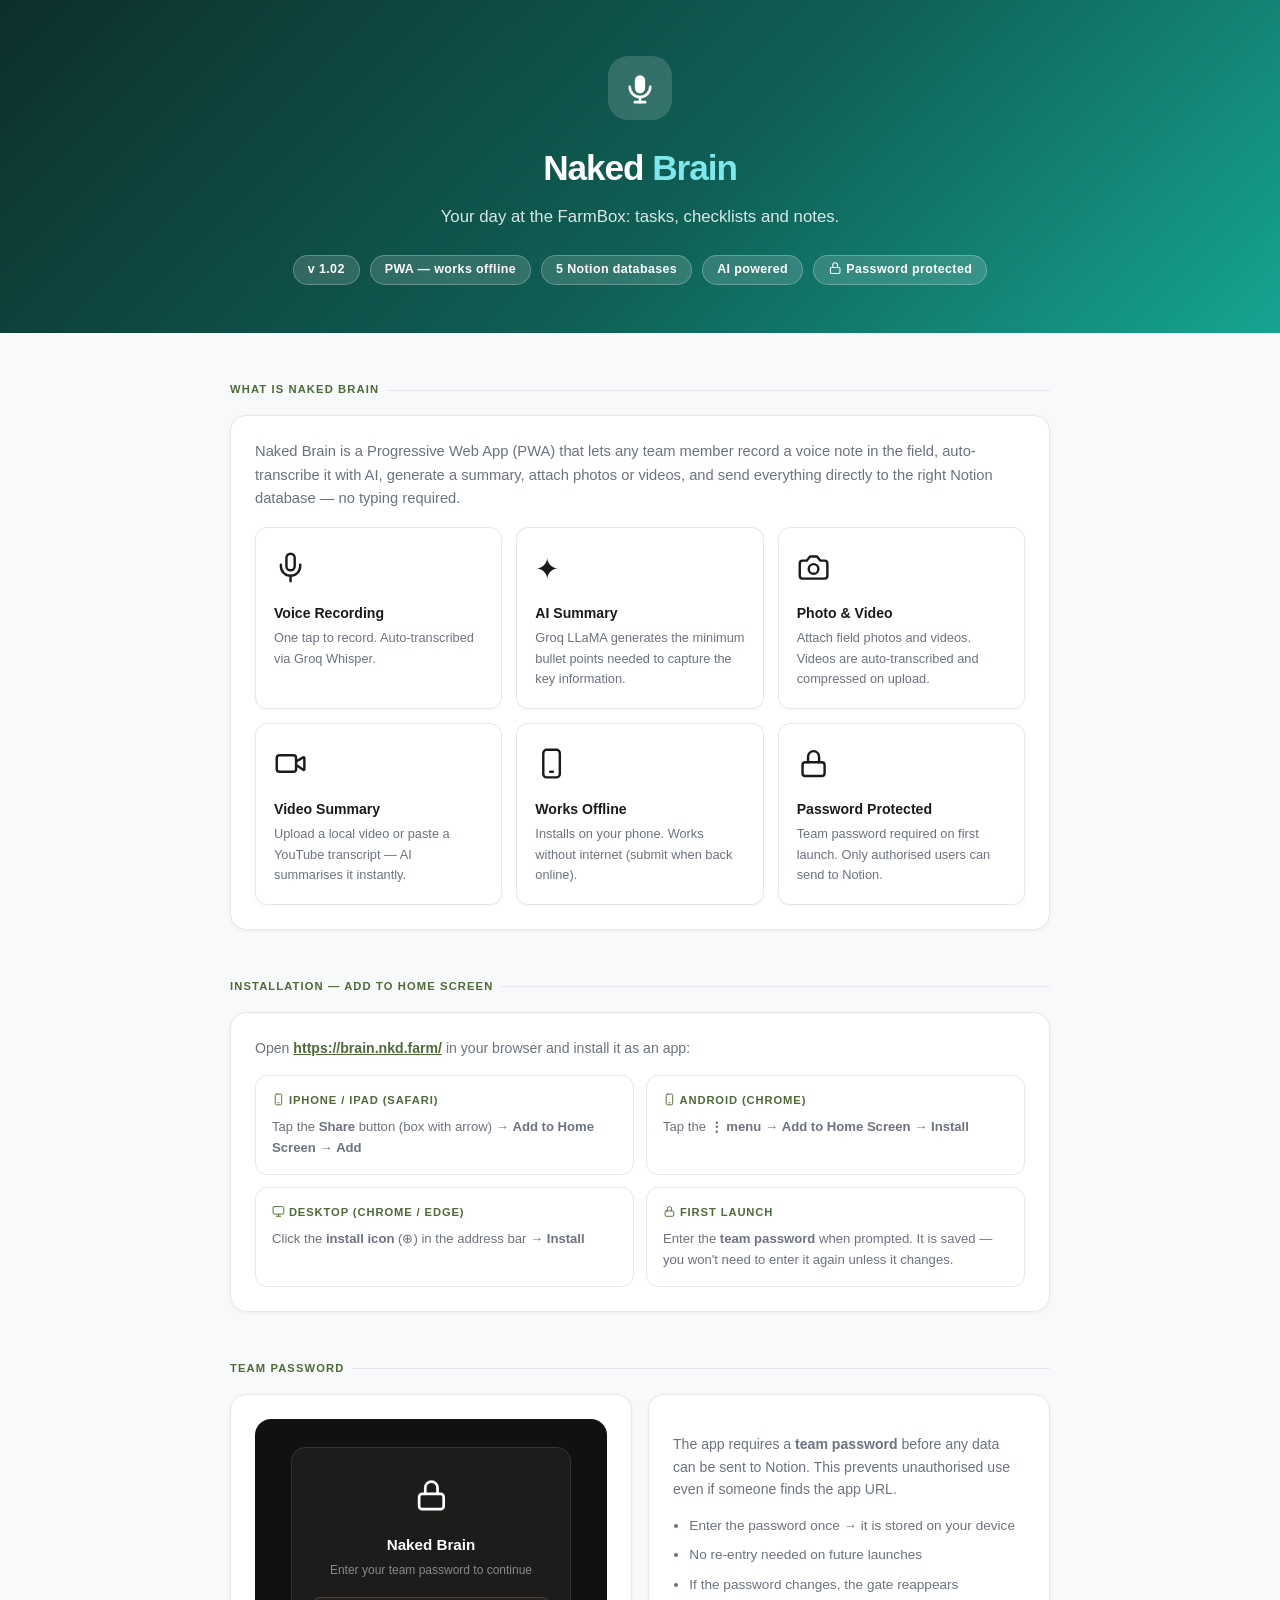
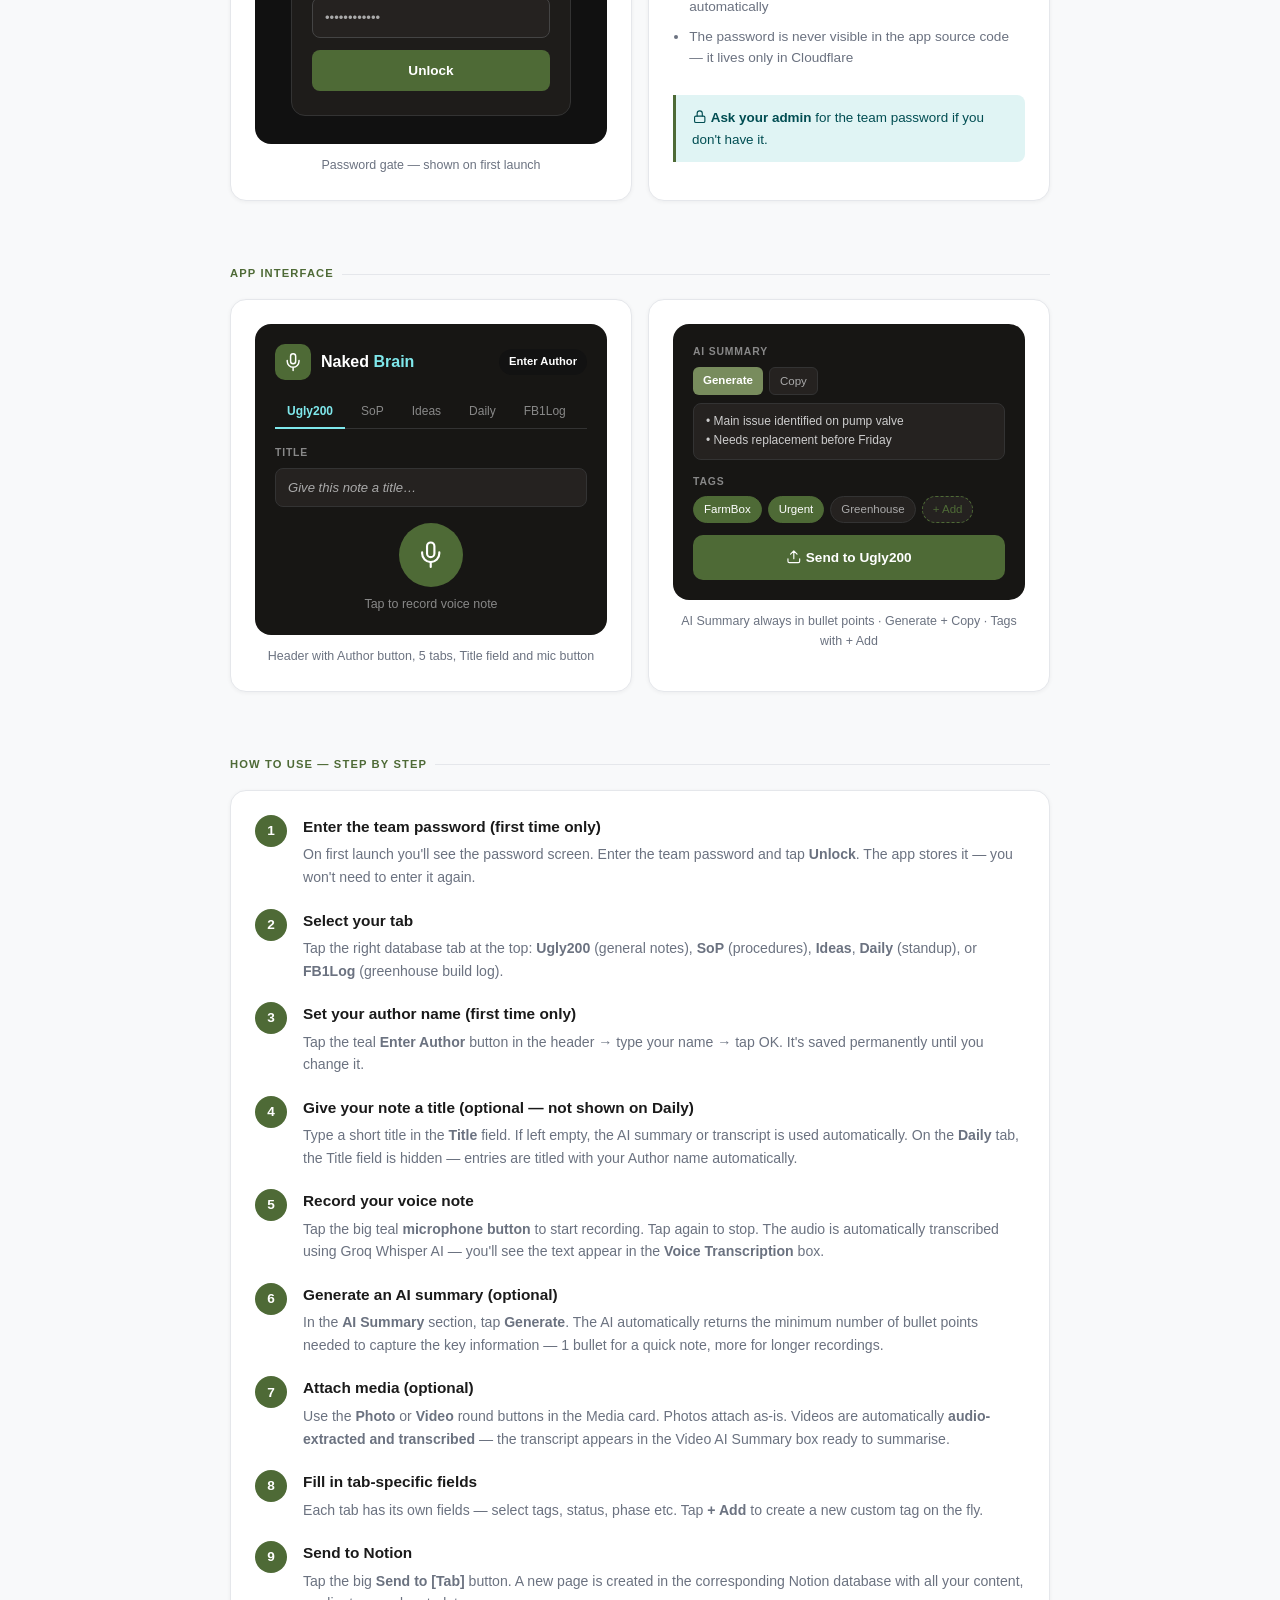
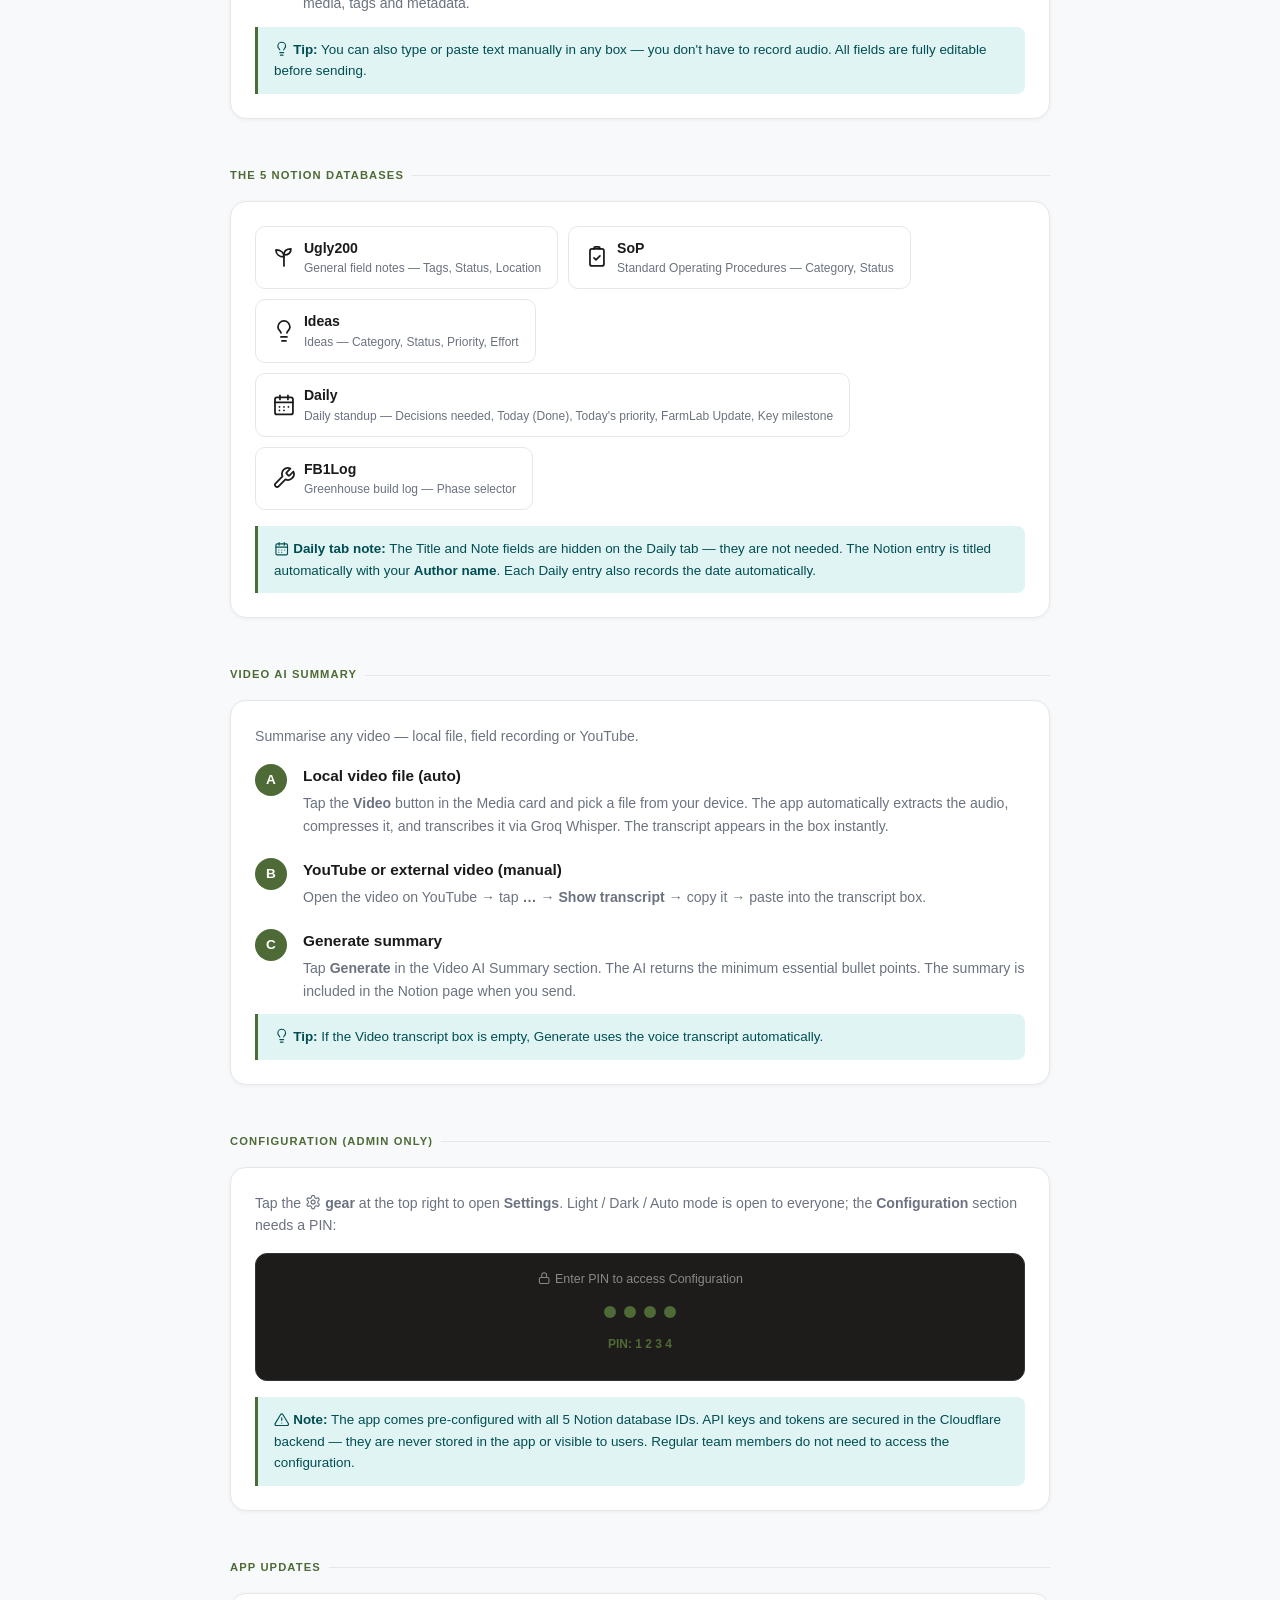
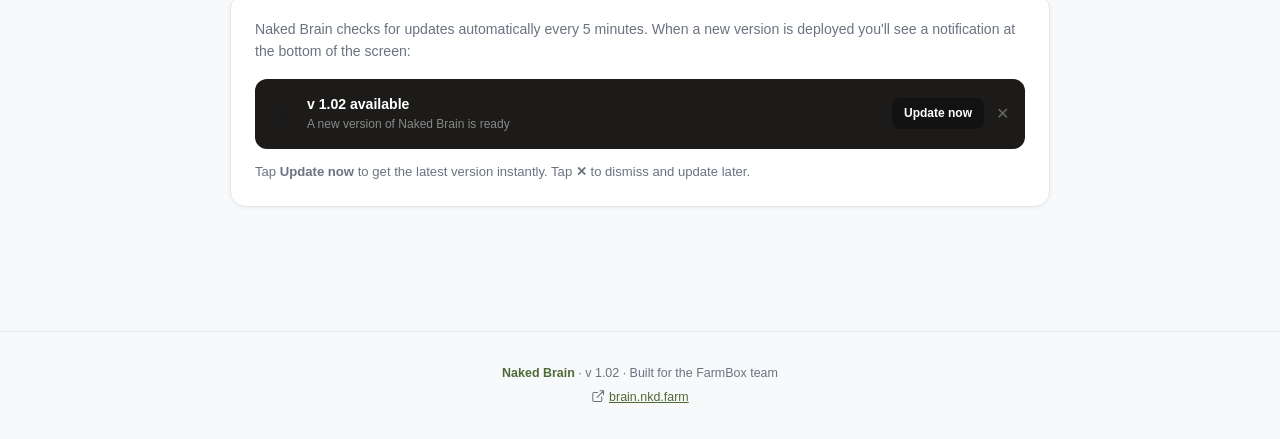
==== guide.html @ c9f9219b "The guide names brain.nkd.farm; the moving bar mentions Capture notes Co-Authored-By: Claude Opus 5." ====
<!DOCTYPE html>
<html lang="en">
<head>
<meta charset="UTF-8">
<meta name="viewport" content="width=device-width, initial-scale=1">
<title>Naked Brain — User Guide</title>
<style>
  :root {
    --primary: #4e6a36;
    --primary-light: #e0f4f4;
    --bg: #f8f9fa;
    --card: #ffffff;
    --text: #1a1a1a;
    --muted: #6b7280;
    --border: #e5e7eb;
    --code: #f3f4f6;
    --accent: #788c5d;
  }
  * { box-sizing: border-box; margin: 0; padding: 0; }
  body { font-family: -apple-system, BlinkMacSystemFont, 'Segoe UI', sans-serif; background: var(--bg); color: var(--text); line-height: 1.6; }

  /* HERO */
  .hero { background: linear-gradient(135deg, #0d2f2b 0%, #0f5f55 55%, #16a591 100%); color: #fff; padding: 56px 24px 48px; text-align: center; }
  .hero-logo { width: 64px; height: 64px; background: rgba(255,255,255,0.15); border-radius: 20px; display: flex; align-items: center; justify-content: center; margin: 0 auto 20px; }
  .hero h1 { font-size: 2.2rem; font-weight: 800; letter-spacing: -0.03em; margin-bottom: 8px; }
  .hero h1 span { color: #7fe8ec; }
  .hero p { font-size: 1.05rem; opacity: 0.85; max-width: 520px; margin: 0 auto 24px; }
  .hero-badges { display: flex; gap: 10px; justify-content: center; flex-wrap: wrap; }
  .ic { width: 1.15em; height: 1.15em; vertical-align: -0.2em; display: inline-block; flex: none; fill: none; stroke: currentColor; stroke-width: 1.75; stroke-linecap: round; stroke-linejoin: round; }
  .mock-logo, .mock-mic { color: #fff; }
  .badge { background: rgba(255,255,255,0.15); border: 1px solid rgba(255,255,255,0.25); border-radius: 99px; padding: 4px 14px; font-size: 0.78rem; font-weight: 600; letter-spacing: 0.03em; }

  /* LAYOUT */
  .page { max-width: 860px; margin: 0 auto; padding: 0 20px 60px; }

  /* SECTION */
  .section { margin-top: 48px; }
  .section-title { font-size: 0.7rem; font-weight: 700; text-transform: uppercase; letter-spacing: 0.1em; color: var(--primary); margin-bottom: 16px; display: flex; align-items: center; gap: 8px; }
  .section-title::after { content: ''; flex: 1; height: 1px; background: var(--border); }

  /* CARDS */
  .card { background: var(--card); border: 1px solid var(--border); border-radius: 16px; padding: 24px; margin-bottom: 16px; box-shadow: 0 1px 4px rgba(0,0,0,0.05); }
  .card-row { display: grid; grid-template-columns: 1fr 1fr; gap: 16px; }
  @media (max-width: 600px) { .card-row { grid-template-columns: 1fr; } }

  /* STEP */
  .step { display: flex; gap: 16px; align-items: flex-start; }
  .step-num { min-width: 32px; height: 32px; background: var(--primary); color: #fff; border-radius: 50%; display: flex; align-items: center; justify-content: center; font-size: 0.85rem; font-weight: 700; flex-shrink: 0; }
  .step-body h3 { font-size: 0.96rem; font-weight: 700; margin-bottom: 4px; }
  .step-body p { font-size: 0.88rem; color: var(--muted); }
  .steps { display: flex; flex-direction: column; gap: 20px; }

  /* FEATURE GRID */
  .features { display: grid; grid-template-columns: repeat(auto-fill, minmax(200px, 1fr)); gap: 14px; }
  .feature { background: var(--card); border: 1px solid var(--border); border-radius: 12px; padding: 18px; box-shadow: 0 1px 3px rgba(0,0,0,0.04); }
  .feature-icon { font-size: 1.8rem; margin-bottom: 10px; }
  .feature h3 { font-size: 0.88rem; font-weight: 700; margin-bottom: 4px; }
  .feature p { font-size: 0.8rem; color: var(--muted); }

  /* TAB PILLS */
  .tab-pills { display: flex; flex-wrap: wrap; gap: 10px; }
  .tab-pill { display: flex; align-items: center; gap: 8px; background: var(--card); border: 1px solid var(--border); border-radius: 10px; padding: 10px 16px; }
  .tab-pill-icon { font-size: 1.3rem; }
  .tab-pill-body { }
  .tab-pill-name { font-size: 0.88rem; font-weight: 700; }
  .tab-pill-desc { font-size: 0.75rem; color: var(--muted); }

  /* SCREENSHOT */
  .screenshot-wrap { background: #111; border-radius: 20px; padding: 12px; box-shadow: 0 8px 32px rgba(0,0,0,0.18); margin: 24px 0; overflow: hidden; }
  .screenshot-wrap img { width: 100%; border-radius: 12px; display: block; }
  .screenshot-caption { text-align: center; font-size: 0.78rem; color: var(--muted); margin-top: 10px; }

  /* MOCK UI */
  .mock { background: #171614; border-radius: 16px; padding: 20px; color: #fff; font-family: inherit; }
  .mock-header { display: flex; align-items: center; gap: 10px; margin-bottom: 16px; }
  .mock-logo { width: 36px; height: 36px; background: var(--primary); border-radius: 10px; display: flex; align-items: center; justify-content: center; font-size: 1.1rem; }
  .mock-title { font-weight: 800; font-size: 1rem; }
  .mock-title span { color: #7fe8ec; }
  .mock-tabs { display: flex; gap: 4px; border-bottom: 1px solid #333; margin-bottom: 16px; }
  .mock-tab { padding: 6px 12px; font-size: 0.75rem; color: #888; border-bottom: 2px solid transparent; margin-bottom: -1px; }
  .mock-tab.active { color: #7fe8ec; border-bottom-color: #7fe8ec; font-weight: 600; }
  .mock-field { margin-bottom: 12px; }
  .mock-label { font-size: 0.65rem; font-weight: 700; text-transform: uppercase; letter-spacing: 0.08em; color: #888; margin-bottom: 6px; }
  .mock-input { background: #252220; border: 1px solid #333; border-radius: 8px; padding: 8px 12px; font-size: 0.82rem; color: #aaa; font-style: italic; }
  .mock-btn-wrap { display: flex; justify-content: center; margin: 16px 0 8px; }
  .mock-mic { width: 64px; height: 64px; background: var(--primary); border-radius: 50%; display: flex; align-items: center; justify-content: center; font-size: 1.6rem; }
  .mock-status { text-align: center; font-size: 0.78rem; color: #888; margin-top: 8px; }
  .mock-send { background: var(--primary); border-radius: 10px; padding: 12px; text-align: center; font-size: 0.85rem; font-weight: 600; margin-top: 12px; }
  .mock-chips { display: flex; flex-wrap: wrap; gap: 6px; margin-top: 6px; }
  .mock-chip { background: #252220; border: 1px solid #333; border-radius: 99px; padding: 3px 10px; font-size: 0.72rem; color: #aaa; }
  .mock-chip.on { background: var(--primary); border-color: var(--primary); color: #fff; }

  /* PIN */
  .pin-box { background: #1e1c1a; border: 1px solid #333; border-radius: 12px; padding: 16px; text-align: center; }
  .pin-box p { font-size: 0.78rem; color: #888; margin-bottom: 10px; }
  .pin-input { display: inline-flex; gap: 8px; }
  .pin-dot { width: 12px; height: 12px; background: var(--primary); border-radius: 50%; }

  /* PASSWORD GATE MOCK */
  .pw-mock { background: #111; border-radius: 16px; padding: 28px 20px; text-align: center; color: #fff; }
  .pw-mock-card { background: #1e1c1a; border: 1px solid #333; border-radius: 14px; padding: 24px 20px; max-width: 280px; margin: 0 auto; }
  .pw-mock-icon { font-size: 2rem; margin-bottom: 10px; }
  .pw-mock-title { font-weight: 800; font-size: 0.95rem; margin-bottom: 4px; }
  .pw-mock-sub { font-size: 0.75rem; color: #888; margin-bottom: 16px; }
  .pw-mock-input { background: #252220; border: 1px solid #444; border-radius: 8px; padding: 9px 12px; font-size: 0.82rem; color: #aaa; text-align: left; margin-bottom: 12px; }
  .pw-mock-btn { background: var(--primary); border-radius: 8px; padding: 10px; font-size: 0.85rem; font-weight: 700; color: #fff; }

  /* TIP */
  .tip { background: var(--primary-light); border-left: 3px solid var(--primary); border-radius: 0 8px 8px 0; padding: 12px 16px; font-size: 0.84rem; color: #014d52; margin-top: 12px; }
  .tip strong { font-weight: 700; }

  /* INSTALL */
  .install-steps { display: grid; grid-template-columns: 1fr 1fr; gap: 12px; }
  @media (max-width: 500px) { .install-steps { grid-template-columns: 1fr; } }
  .install-step { background: var(--card); border: 1px solid var(--border); border-radius: 12px; padding: 16px; }
  .install-step .os { font-size: 0.7rem; font-weight: 700; text-transform: uppercase; letter-spacing: 0.08em; color: var(--primary); margin-bottom: 6px; }
  .install-step p { font-size: 0.82rem; color: var(--muted); }

  /* FOOTER */
  footer { text-align: center; padding: 32px 20px; font-size: 0.78rem; color: var(--muted); border-top: 1px solid var(--border); margin-top: 48px; }
  footer strong { color: var(--primary); }
</style>
</head>
<body>

<!-- HERO -->
<div class="hero">
  <div class="hero-logo">
    <svg width="36" height="36" viewBox="0 0 28 28" fill="none">
      <rect x="10" y="4" width="8" height="14" rx="4" fill="white"/>
      <path d="M6 13c0 4.418 3.582 8 8 8s8-3.582 8-8" stroke="white" stroke-width="2" stroke-linecap="round"/>
      <line x1="14" y1="21" x2="14" y2="25" stroke="white" stroke-width="2" stroke-linecap="round"/>
      <line x1="10" y1="25" x2="18" y2="25" stroke="white" stroke-width="2" stroke-linecap="round"/>
    </svg>
  </div>
  <h1>Naked <span>Brain</span></h1>
  <p>Your day at the FarmBox: tasks, checklists and notes.</p>
  <div class="hero-badges">
    <span class="badge">v 1.02</span>
    <span class="badge">PWA — works offline</span>
    <span class="badge">5 Notion databases</span>
    <span class="badge">AI powered</span>
    <span class="badge"><svg class="ic" viewBox="0 0 24 24" aria-hidden="true"><rect x="4" y="11" width="16" height="10" rx="2"/><path d="M8 11V7a4 4 0 0 1 8 0v4"/></svg> Password protected</span>
  </div>
</div>

<div class="page">

  <!-- WHAT IS IT -->
  <div class="section">
    <div class="section-title">What is Naked Brain</div>
    <div class="card">
      <p style="font-size:0.92rem;color:var(--muted);margin-bottom:16px">
        Naked Brain is a Progressive Web App (PWA) that lets any team member record a voice note in the field, auto-transcribe it with AI, generate a summary, attach photos or videos, and send everything directly to the right Notion database — no typing required.
      </p>
      <div class="features">
        <div class="feature"><div class="feature-icon"><svg class="ic" viewBox="0 0 24 24" aria-hidden="true"><rect x="9" y="2" width="6" height="12" rx="3"/><path d="M19 10v1a7 7 0 0 1-14 0v-1M12 18v4"/></svg></div><h3>Voice Recording</h3><p>One tap to record. Auto-transcribed via Groq Whisper.</p></div>
        <div class="feature"><div class="feature-icon">✦</div><h3>AI Summary</h3><p>Groq LLaMA generates the minimum bullet points needed to capture the key information.</p></div>
        <div class="feature"><div class="feature-icon"><svg class="ic" viewBox="0 0 24 24" aria-hidden="true"><path d="M14.5 4h-5L7 7H4a2 2 0 0 0-2 2v9a2 2 0 0 0 2 2h16a2 2 0 0 0 2-2V9a2 2 0 0 0-2-2h-3Z"/><circle cx="12" cy="13" r="3.5"/></svg></div><h3>Photo & Video</h3><p>Attach field photos and videos. Videos are auto-transcribed and compressed on upload.</p></div>
        <div class="feature"><div class="feature-icon"><svg class="ic" viewBox="0 0 24 24" aria-hidden="true"><path d="m16 13 5.2 3.5a.5.5 0 0 0 .8-.4V7.9a.5.5 0 0 0-.8-.4L16 10.5"/><rect x="2" y="6" width="14" height="12" rx="2"/></svg></div><h3>Video Summary</h3><p>Upload a local video or paste a YouTube transcript — AI summarises it instantly.</p></div>
        <div class="feature"><div class="feature-icon"><svg class="ic" viewBox="0 0 24 24" aria-hidden="true"><rect x="6" y="2" width="12" height="20" rx="2.5"/><path d="M11 18h2"/></svg></div><h3>Works Offline</h3><p>Installs on your phone. Works without internet (submit when back online).</p></div>
        <div class="feature"><div class="feature-icon"><svg class="ic" viewBox="0 0 24 24" aria-hidden="true"><rect x="4" y="11" width="16" height="10" rx="2"/><path d="M8 11V7a4 4 0 0 1 8 0v4"/></svg></div><h3>Password Protected</h3><p>Team password required on first launch. Only authorised users can send to Notion.</p></div>
      </div>
    </div>
  </div>

  <!-- INSTALL -->
  <div class="section">
    <div class="section-title">Installation — Add to Home Screen</div>
    <div class="card">
      <p style="font-size:0.88rem;color:var(--muted);margin-bottom:16px">Open <a href="https://brain.nkd.farm/" style="color:var(--primary);font-weight:700;text-decoration:underline">https://brain.nkd.farm/</a> in your browser and install it as an app:</p>
      <div class="install-steps">
        <div class="install-step">
          <div class="os"><svg class="ic" viewBox="0 0 24 24" aria-hidden="true"><rect x="6" y="2" width="12" height="20" rx="2.5"/><path d="M11 18h2"/></svg> iPhone / iPad (Safari)</div>
          <p>Tap the <strong>Share</strong> button (box with arrow) → <strong>Add to Home Screen</strong> → <strong>Add</strong></p>
        </div>
        <div class="install-step">
          <div class="os"><svg class="ic" viewBox="0 0 24 24" aria-hidden="true"><rect x="6" y="2" width="12" height="20" rx="2.5"/><path d="M11 18h2"/></svg> Android (Chrome)</div>
          <p>Tap the <strong>⋮ menu</strong> → <strong>Add to Home Screen</strong> → <strong>Install</strong></p>
        </div>
        <div class="install-step">
          <div class="os"><svg class="ic" viewBox="0 0 24 24" aria-hidden="true"><rect x="2" y="3" width="20" height="14" rx="2"/><path d="M8 21h8M12 17v4"/></svg> Desktop (Chrome / Edge)</div>
          <p>Click the <strong>install icon</strong> (⊕) in the address bar → <strong>Install</strong></p>
        </div>
        <div class="install-step">
          <div class="os"><svg class="ic" viewBox="0 0 24 24" aria-hidden="true"><rect x="4" y="11" width="16" height="10" rx="2"/><path d="M8 11V7a4 4 0 0 1 8 0v4"/></svg> First launch</div>
          <p>Enter the <strong>team password</strong> when prompted. It is saved — you won't need to enter it again unless it changes.</p>
        </div>
      </div>
    </div>
  </div>

  <!-- PASSWORD -->
  <div class="section">
    <div class="section-title">Team Password</div>
    <div class="card-row">
      <div class="card">
        <div class="pw-mock">
          <div class="pw-mock-card">
            <div class="pw-mock-icon"><svg class="ic" viewBox="0 0 24 24" aria-hidden="true"><rect x="4" y="11" width="16" height="10" rx="2"/><path d="M8 11V7a4 4 0 0 1 8 0v4"/></svg></div>
            <div class="pw-mock-title">Naked Brain</div>
            <div class="pw-mock-sub">Enter your team password to continue</div>
            <div class="pw-mock-input">••••••••••••</div>
            <div class="pw-mock-btn">Unlock</div>
          </div>
        </div>
        <p class="screenshot-caption" style="margin-top:12px">Password gate — shown on first launch</p>
      </div>
      <div class="card" style="display:flex;flex-direction:column;justify-content:center;gap:14px">
        <p style="font-size:0.88rem;color:var(--muted)">The app requires a <strong>team password</strong> before any data can be sent to Notion. This prevents unauthorised use even if someone finds the app URL.</p>
        <ul style="font-size:0.85rem;color:var(--muted);padding-left:1.2em;display:flex;flex-direction:column;gap:8px">
          <li>Enter the password once → it is stored on your device</li>
          <li>No re-entry needed on future launches</li>
          <li>If the password changes, the gate reappears automatically</li>
          <li>The password is never visible in the app source code — it lives only in Cloudflare</li>
        </ul>
        <div class="tip"><strong><svg class="ic" viewBox="0 0 24 24" aria-hidden="true"><rect x="4" y="11" width="16" height="10" rx="2"/><path d="M8 11V7a4 4 0 0 1 8 0v4"/></svg> Ask your admin</strong> for the team password if you don't have it.</div>
      </div>
    </div>
  </div>

  <!-- INTERFACE -->
  <div class="section">
    <div class="section-title">App Interface</div>

    <div class="card-row">
      <div class="card">
        <div class="mock">
          <div class="mock-header">
            <div class="mock-logo"><svg class="ic" viewBox="0 0 24 24" aria-hidden="true"><rect x="9" y="2" width="6" height="12" rx="3"/><path d="M19 10v1a7 7 0 0 1-14 0v-1M12 18v4"/></svg></div>
            <div>
              <div class="mock-title">Naked <span>Brain</span></div>
            </div>
            <div style="margin-left:auto;background:#121212;border-radius:99px;padding:4px 10px;font-size:0.7rem;font-weight:700">Enter Author</div>
          </div>
          <div class="mock-tabs">
            <div class="mock-tab active">Ugly200</div>
            <div class="mock-tab">SoP</div>
            <div class="mock-tab">Ideas</div>
            <div class="mock-tab">Daily</div>
            <div class="mock-tab">FB1Log</div>
          </div>
          <div class="mock-field">
            <div class="mock-label">Title</div>
            <div class="mock-input">Give this note a title…</div>
          </div>
          <div class="mock-btn-wrap"><div class="mock-mic"><svg class="ic" viewBox="0 0 24 24" aria-hidden="true"><rect x="9" y="2" width="6" height="12" rx="3"/><path d="M19 10v1a7 7 0 0 1-14 0v-1M12 18v4"/></svg></div></div>
          <div class="mock-status">Tap to record voice note</div>
        </div>
        <p class="screenshot-caption" style="margin-top:12px">Header with Author button, 5 tabs, Title field and mic button</p>
      </div>

      <div class="card">
        <div class="mock">
          <div class="mock-field">
            <div class="mock-label">AI Summary</div>
            <div style="display:flex;gap:6px;margin-bottom:8px">
              <div style="background:#788c5d;color:#ffffff;border-radius:6px;padding:4px 10px;font-size:0.72rem;font-weight:600">Generate</div>
              <div style="background:#252220;border:1px solid #333;border-radius:6px;padding:4px 10px;font-size:0.72rem;color:#aaa">Copy</div>
            </div>
            <div class="mock-input" style="font-style:normal;color:#ccc;font-size:0.75rem">• Main issue identified on pump valve<br>• Needs replacement before Friday</div>
          </div>
          <div class="mock-field" style="margin-top:14px">
            <div class="mock-label">Tags</div>
            <div class="mock-chips">
              <div class="mock-chip on">FarmBox</div>
              <div class="mock-chip on">Urgent</div>
              <div class="mock-chip">Greenhouse</div>
              <div class="mock-chip" style="border-style:dashed;color:#4e6a36;border-color:#4e6a36">+ Add</div>
            </div>
          </div>
          <div class="mock-send"><svg class="ic" viewBox="0 0 24 24" aria-hidden="true"><path d="M21 15v4a2 2 0 0 1-2 2H5a2 2 0 0 1-2-2v-4"/><path d="m17 8-5-5-5 5M12 3v12"/></svg> Send to Ugly200</div>
        </div>
        <p class="screenshot-caption" style="margin-top:12px">AI Summary always in bullet points · Generate + Copy · Tags with + Add</p>
      </div>
    </div>
  </div>

  <!-- HOW TO USE -->
  <div class="section">
    <div class="section-title">How to Use — Step by Step</div>
    <div class="card">
      <div class="steps">
        <div class="step">
          <div class="step-num">1</div>
          <div class="step-body">
            <h3>Enter the team password (first time only)</h3>
            <p>On first launch you'll see the password screen. Enter the team password and tap <strong>Unlock</strong>. The app stores it — you won't need to enter it again.</p>
          </div>
        </div>
        <div class="step">
          <div class="step-num">2</div>
          <div class="step-body">
            <h3>Select your tab</h3>
            <p>Tap the right database tab at the top: <strong>Ugly200</strong> (general notes), <strong>SoP</strong> (procedures), <strong>Ideas</strong>, <strong>Daily</strong> (standup), or <strong>FB1Log</strong> (greenhouse build log).</p>
          </div>
        </div>
        <div class="step">
          <div class="step-num">3</div>
          <div class="step-body">
            <h3>Set your author name (first time only)</h3>
            <p>Tap the teal <strong>Enter Author</strong> button in the header → type your name → tap OK. It's saved permanently until you change it.</p>
          </div>
        </div>
        <div class="step">
          <div class="step-num">4</div>
          <div class="step-body">
            <h3>Give your note a title (optional — not shown on Daily)</h3>
            <p>Type a short title in the <strong>Title</strong> field. If left empty, the AI summary or transcript is used automatically. On the <strong>Daily</strong> tab, the Title field is hidden — entries are titled with your Author name automatically.</p>
          </div>
        </div>
        <div class="step">
          <div class="step-num">5</div>
          <div class="step-body">
            <h3>Record your voice note</h3>
            <p>Tap the big teal <strong>microphone button</strong> to start recording. Tap again to stop. The audio is automatically transcribed using Groq Whisper AI — you'll see the text appear in the <strong>Voice Transcription</strong> box.</p>
          </div>
        </div>
        <div class="step">
          <div class="step-num">6</div>
          <div class="step-body">
            <h3>Generate an AI summary (optional)</h3>
            <p>In the <strong>AI Summary</strong> section, tap <strong>Generate</strong>. The AI automatically returns the minimum number of bullet points needed to capture the key information — 1 bullet for a quick note, more for longer recordings.</p>
          </div>
        </div>
        <div class="step">
          <div class="step-num">7</div>
          <div class="step-body">
            <h3>Attach media (optional)</h3>
            <p>Use the <strong>Photo</strong> or <strong>Video</strong> round buttons in the Media card. Photos attach as-is. Videos are automatically <strong>audio-extracted and transcribed</strong> — the transcript appears in the Video AI Summary box ready to summarise.</p>
          </div>
        </div>
        <div class="step">
          <div class="step-num">8</div>
          <div class="step-body">
            <h3>Fill in tab-specific fields</h3>
            <p>Each tab has its own fields — select tags, status, phase etc. Tap <strong>+ Add</strong> to create a new custom tag on the fly.</p>
          </div>
        </div>
        <div class="step">
          <div class="step-num">9</div>
          <div class="step-body">
            <h3>Send to Notion</h3>
            <p>Tap the big <strong>Send to [Tab]</strong> button. A new page is created in the corresponding Notion database with all your content, media, tags and metadata.</p>
          </div>
        </div>
      </div>
      <div class="tip"><strong><svg class="ic" viewBox="0 0 24 24" aria-hidden="true"><path d="M15 14c.2-1 .7-1.7 1.5-2.5A5.6 5.6 0 0 0 18 8 6 6 0 0 0 6 8c0 1 .2 2.2 1.5 3.5.7.7 1.3 1.5 1.5 2.5"/><path d="M9 18h6M10 22h4"/></svg> Tip:</strong> You can also type or paste text manually in any box — you don't have to record audio. All fields are fully editable before sending.</div>
    </div>
  </div>

  <!-- TABS -->
  <div class="section">
    <div class="section-title">The 5 Notion Databases</div>
    <div class="card">
      <div class="tab-pills">
        <div class="tab-pill">
          <div class="tab-pill-icon"><svg class="ic" viewBox="0 0 24 24" aria-hidden="true"><path d="M12 21v-9"/><path d="M12 12C12 8 9 5 4 5c0 4 3 7 8 7Z"/><path d="M12 10c0-3.5 2.5-6 7-6 0 3.5-2.5 6-7 6Z"/></svg></div>
          <div class="tab-pill-body">
            <div class="tab-pill-name">Ugly200</div>
            <div class="tab-pill-desc">General field notes — Tags, Status, Location</div>
          </div>
        </div>
        <div class="tab-pill">
          <div class="tab-pill-icon"><svg class="ic" viewBox="0 0 24 24" aria-hidden="true"><rect x="5" y="4" width="14" height="17" rx="2"/><path d="M9 4V3.5A1.5 1.5 0 0 1 10.5 2h3A1.5 1.5 0 0 1 15 3.5V4"/><path d="m9 13 2 2 4-4"/></svg></div>
          <div class="tab-pill-body">
            <div class="tab-pill-name">SoP</div>
            <div class="tab-pill-desc">Standard Operating Procedures — Category, Status</div>
          </div>
        </div>
        <div class="tab-pill">
          <div class="tab-pill-icon"><svg class="ic" viewBox="0 0 24 24" aria-hidden="true"><path d="M15 14c.2-1 .7-1.7 1.5-2.5A5.6 5.6 0 0 0 18 8 6 6 0 0 0 6 8c0 1 .2 2.2 1.5 3.5.7.7 1.3 1.5 1.5 2.5"/><path d="M9 18h6M10 22h4"/></svg></div>
          <div class="tab-pill-body">
            <div class="tab-pill-name">Ideas</div>
            <div class="tab-pill-desc">Ideas — Category, Status, Priority, Effort</div>
          </div>
        </div>
        <div class="tab-pill">
          <div class="tab-pill-icon"><svg class="ic" viewBox="0 0 24 24" aria-hidden="true"><rect x="3" y="4.5" width="18" height="17" rx="2"/><path d="M3 9.5h18M8 2.5v4M16 2.5v4"/><path d="M7.5 14h.01M12 14h.01M16.5 14h.01M7.5 17.5h.01M12 17.5h.01"/></svg></div>
          <div class="tab-pill-body">
            <div class="tab-pill-name">Daily</div>
            <div class="tab-pill-desc">Daily standup — Decisions needed, Today (Done), Today's priority, FarmLab Update, Key milestone</div>
          </div>
        </div>
        <div class="tab-pill">
          <div class="tab-pill-icon"><svg class="ic" viewBox="0 0 24 24" aria-hidden="true"><path d="M14.7 6.3a1 1 0 0 0 0 1.4l1.6 1.6a1 1 0 0 0 1.4 0l3.77-3.77a6 6 0 0 1-7.94 7.94l-6.91 6.91a2.12 2.12 0 0 1-3-3l6.91-6.91a6 6 0 0 1 7.94-7.94l-3.76 3.76Z"/></svg></div>
          <div class="tab-pill-body">
            <div class="tab-pill-name">FB1Log</div>
            <div class="tab-pill-desc">Greenhouse build log — Phase selector</div>
          </div>
        </div>
      </div>
      <div class="tip" style="margin-top:16px"><strong><svg class="ic" viewBox="0 0 24 24" aria-hidden="true"><rect x="3" y="4.5" width="18" height="17" rx="2"/><path d="M3 9.5h18M8 2.5v4M16 2.5v4"/><path d="M7.5 14h.01M12 14h.01M16.5 14h.01M7.5 17.5h.01M12 17.5h.01"/></svg> Daily tab note:</strong> The Title and Note fields are hidden on the Daily tab — they are not needed. The Notion entry is titled automatically with your <strong>Author name</strong>. Each Daily entry also records the date automatically.</div>
    </div>
  </div>

  <!-- VIDEO SUMMARY -->
  <div class="section">
    <div class="section-title">Video AI Summary</div>
    <div class="card">
      <p style="font-size:0.88rem;color:var(--muted);margin-bottom:16px">Summarise any video — local file, field recording or YouTube.</p>
      <div class="steps">
        <div class="step">
          <div class="step-num">A</div>
          <div class="step-body">
            <h3>Local video file (auto)</h3>
            <p>Tap the <strong>Video</strong> button in the Media card and pick a file from your device. The app automatically extracts the audio, compresses it, and transcribes it via Groq Whisper. The transcript appears in the box instantly.</p>
          </div>
        </div>
        <div class="step">
          <div class="step-num">B</div>
          <div class="step-body">
            <h3>YouTube or external video (manual)</h3>
            <p>Open the video on YouTube → tap <strong>…</strong> → <strong>Show transcript</strong> → copy it → paste into the transcript box.</p>
          </div>
        </div>
        <div class="step">
          <div class="step-num">C</div>
          <div class="step-body">
            <h3>Generate summary</h3>
            <p>Tap <strong>Generate</strong> in the Video AI Summary section. The AI returns the minimum essential bullet points. The summary is included in the Notion page when you send.</p>
          </div>
        </div>
      </div>
      <div class="tip"><strong><svg class="ic" viewBox="0 0 24 24" aria-hidden="true"><path d="M15 14c.2-1 .7-1.7 1.5-2.5A5.6 5.6 0 0 0 18 8 6 6 0 0 0 6 8c0 1 .2 2.2 1.5 3.5.7.7 1.3 1.5 1.5 2.5"/><path d="M9 18h6M10 22h4"/></svg> Tip:</strong> If the Video transcript box is empty, Generate uses the voice transcript automatically.</div>
    </div>
  </div>

  <!-- CONFIG -->
  <div class="section">
    <div class="section-title">Configuration (Admin only)</div>
    <div class="card">
      <p style="font-size:0.88rem;color:var(--muted);margin-bottom:16px">Tap the <strong><svg class="ic" viewBox="0 0 24 24" aria-hidden="true"><path d="M12.22 2h-.44a2 2 0 0 0-2 2v.18a2 2 0 0 1-1 1.73l-.43.25a2 2 0 0 1-2 0l-.15-.08a2 2 0 0 0-2.73.73l-.22.38a2 2 0 0 0 .73 2.73l.15.1a2 2 0 0 1 1 1.72v.51a2 2 0 0 1-1 1.74l-.15.09a2 2 0 0 0-.73 2.73l.22.38a2 2 0 0 0 2.73.73l.15-.08a2 2 0 0 1 2 0l.43.25a2 2 0 0 1 1 1.73V20a2 2 0 0 0 2 2h.44a2 2 0 0 0 2-2v-.18a2 2 0 0 1 1-1.73l.43-.25a2 2 0 0 1 2 0l.15.08a2 2 0 0 0 2.73-.73l.22-.39a2 2 0 0 0-.73-2.73l-.15-.08a2 2 0 0 1-1-1.74v-.5a2 2 0 0 1 1-1.74l.15-.09a2 2 0 0 0 .73-2.73l-.22-.38a2 2 0 0 0-2.73-.73l-.15.08a2 2 0 0 1-2 0l-.43-.25a2 2 0 0 1-1-1.73V4a2 2 0 0 0-2-2z"/><circle cx="12" cy="12" r="3"/></svg> gear</strong> at the top right to open <strong>Settings</strong>. Light / Dark / Auto mode is open to everyone; the <strong>Configuration</strong> section needs a PIN:</p>
      <div class="pin-box">
        <p><svg class="ic" viewBox="0 0 24 24" aria-hidden="true"><rect x="4" y="11" width="16" height="10" rx="2"/><path d="M8 11V7a4 4 0 0 1 8 0v4"/></svg> Enter PIN to access Configuration</p>
        <div class="pin-input">
          <div class="pin-dot"></div>
          <div class="pin-dot"></div>
          <div class="pin-dot"></div>
          <div class="pin-dot"></div>
        </div>
        <p style="margin-top:10px;font-size:0.75rem;color:#4e6a36;font-weight:700">PIN: 1 2 3 4</p>
      </div>
      <div class="tip" style="margin-top:16px"><strong><svg class="ic" viewBox="0 0 24 24" aria-hidden="true"><path d="M10.3 3.9 1.8 18a2 2 0 0 0 1.7 3h17a2 2 0 0 0 1.7-3L13.7 3.9a2 2 0 0 0-3.4 0Z"/><path d="M12 9v4M12 17h.01"/></svg> Note:</strong> The app comes pre-configured with all 5 Notion database IDs. API keys and tokens are secured in the Cloudflare backend — they are never stored in the app or visible to users. Regular team members do not need to access the configuration.</div>
    </div>
  </div>

  <!-- UPDATES -->
  <div class="section">
    <div class="section-title">App Updates</div>
    <div class="card">
      <p style="font-size:0.88rem;color:var(--muted);margin-bottom:16px">Naked Brain checks for updates automatically every 5 minutes. When a new version is deployed you'll see a notification at the bottom of the screen:</p>
      <div style="background:#1c1b19;border-radius:12px;padding:14px 16px;display:flex;align-items:center;gap:12px;margin-bottom:12px">
        <span style="font-size:1.3rem"><svg class="ic" viewBox="0 0 24 24" aria-hidden="true"><path d="M21 15v4a2 2 0 0 1-2 2H5a2 2 0 0 1-2-2v-4"/><path d="m7 10 5 5 5-5M12 15V3"/></svg></span>
        <div style="flex:1">
          <div style="font-weight:700;color:#fff;font-size:0.88rem">v 1.02 available</div>
          <div style="font-size:0.75rem;color:#888">A new version of Naked Brain is ready</div>
        </div>
        <div style="background:#121212;border-radius:8px;padding:6px 12px;font-size:0.75rem;font-weight:700;color:#fff;white-space:nowrap">Update now</div>
        <div style="color:#666;font-size:1rem;cursor:pointer">✕</div>
      </div>
      <p style="font-size:0.82rem;color:var(--muted)">Tap <strong>Update now</strong> to get the latest version instantly. Tap <strong>✕</strong> to dismiss and update later.</p>
    </div>
  </div>

</div>

<footer>
  <strong>Naked Brain</strong> · v 1.02 · Built for the FarmBox team<br>
  <span style="margin-top:4px;display:block"><svg class="ic" viewBox="0 0 24 24" aria-hidden="true"><path d="M15 3h6v6M10 14 21 3"/><path d="M18 13v6a2 2 0 0 1-2 2H5a2 2 0 0 1-2-2V8a2 2 0 0 1 2-2h6"/></svg> <a href="https://brain.nkd.farm/" style="color:var(--primary)">brain.nkd.farm</a></span>
</footer>

</body>
</html>
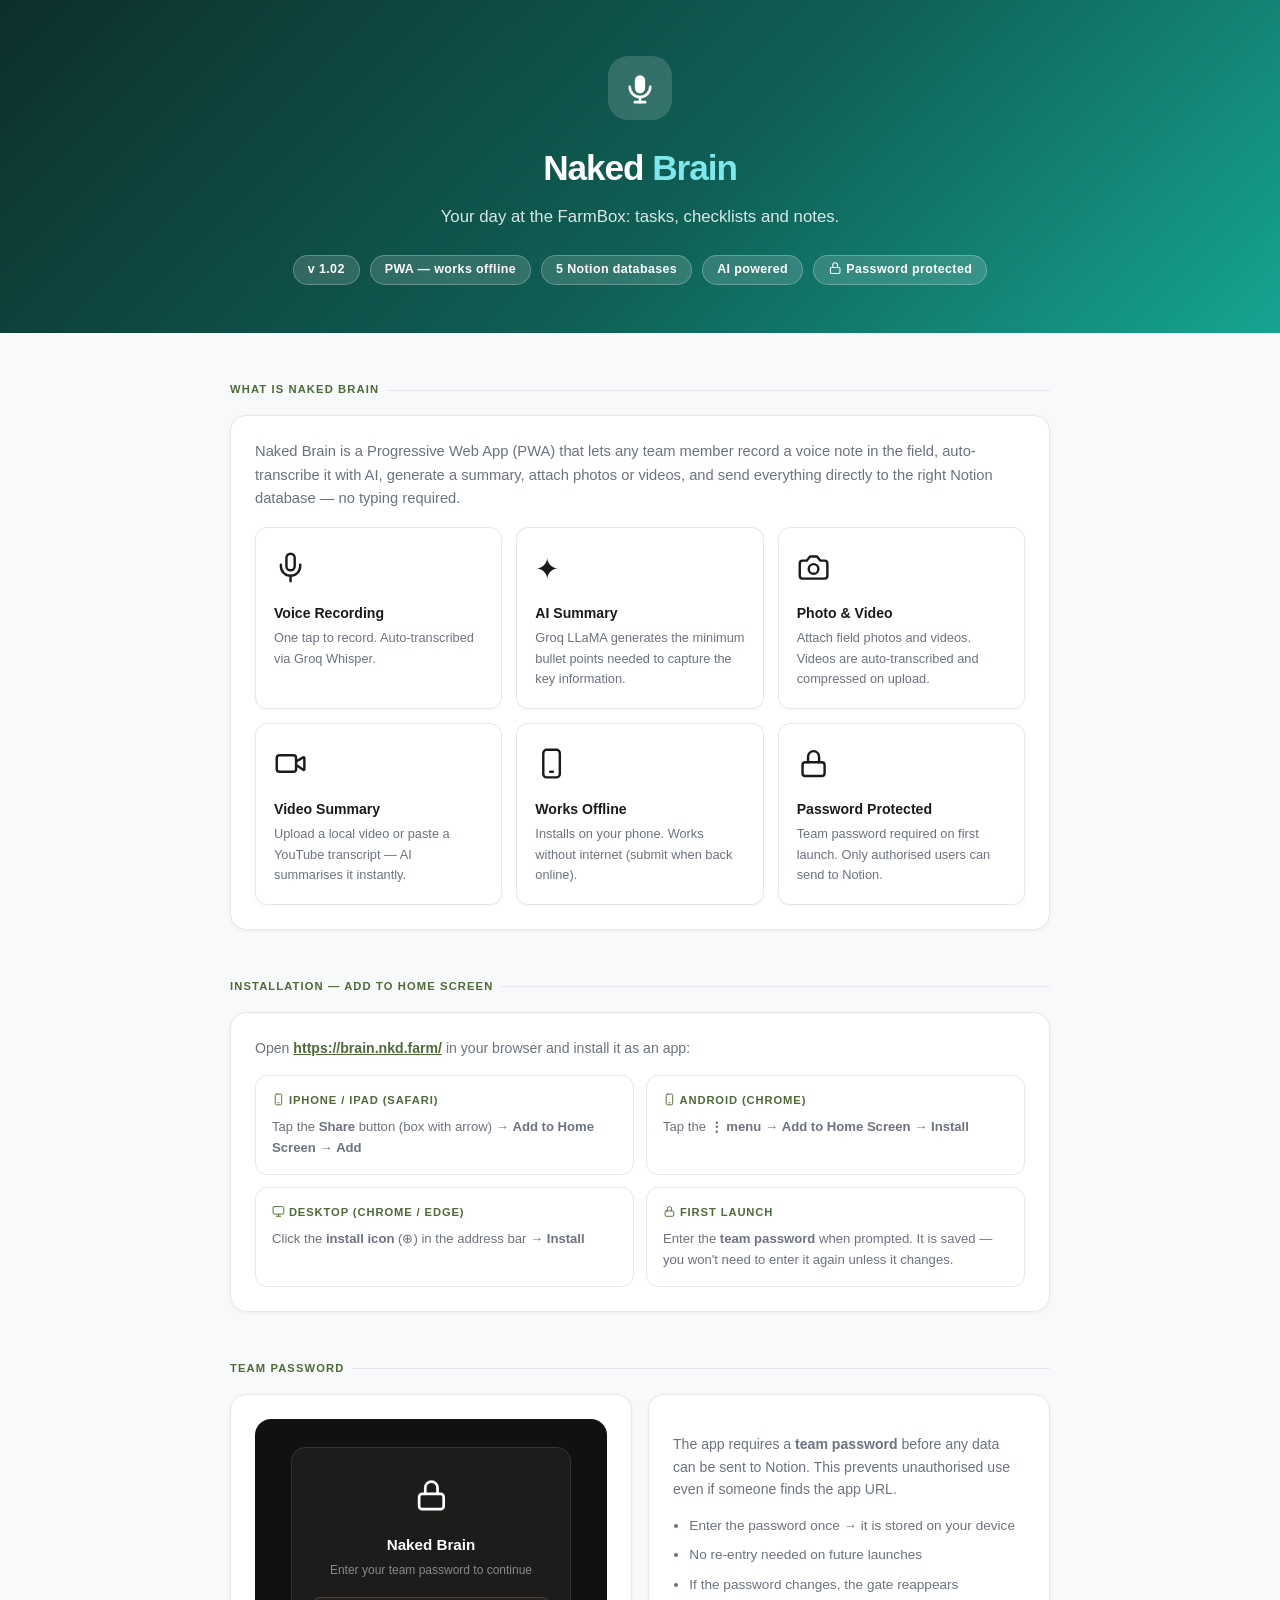
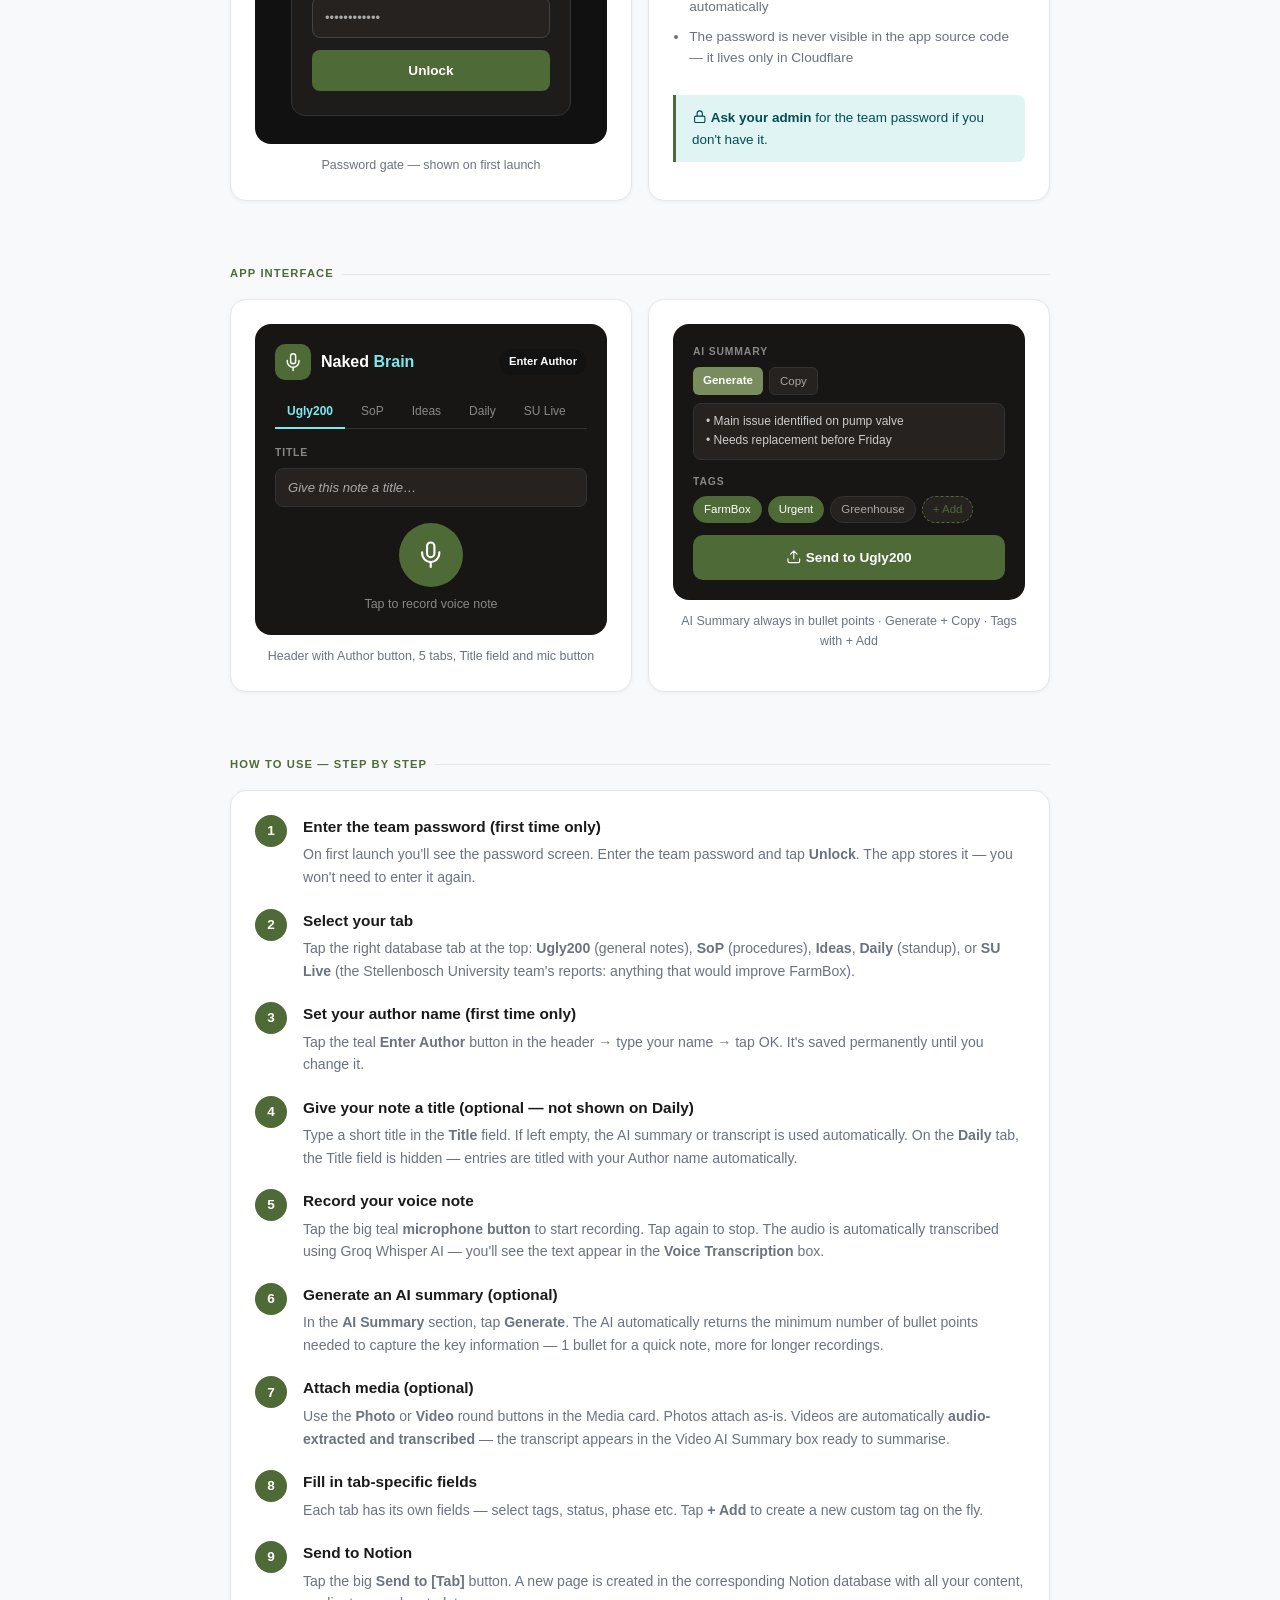
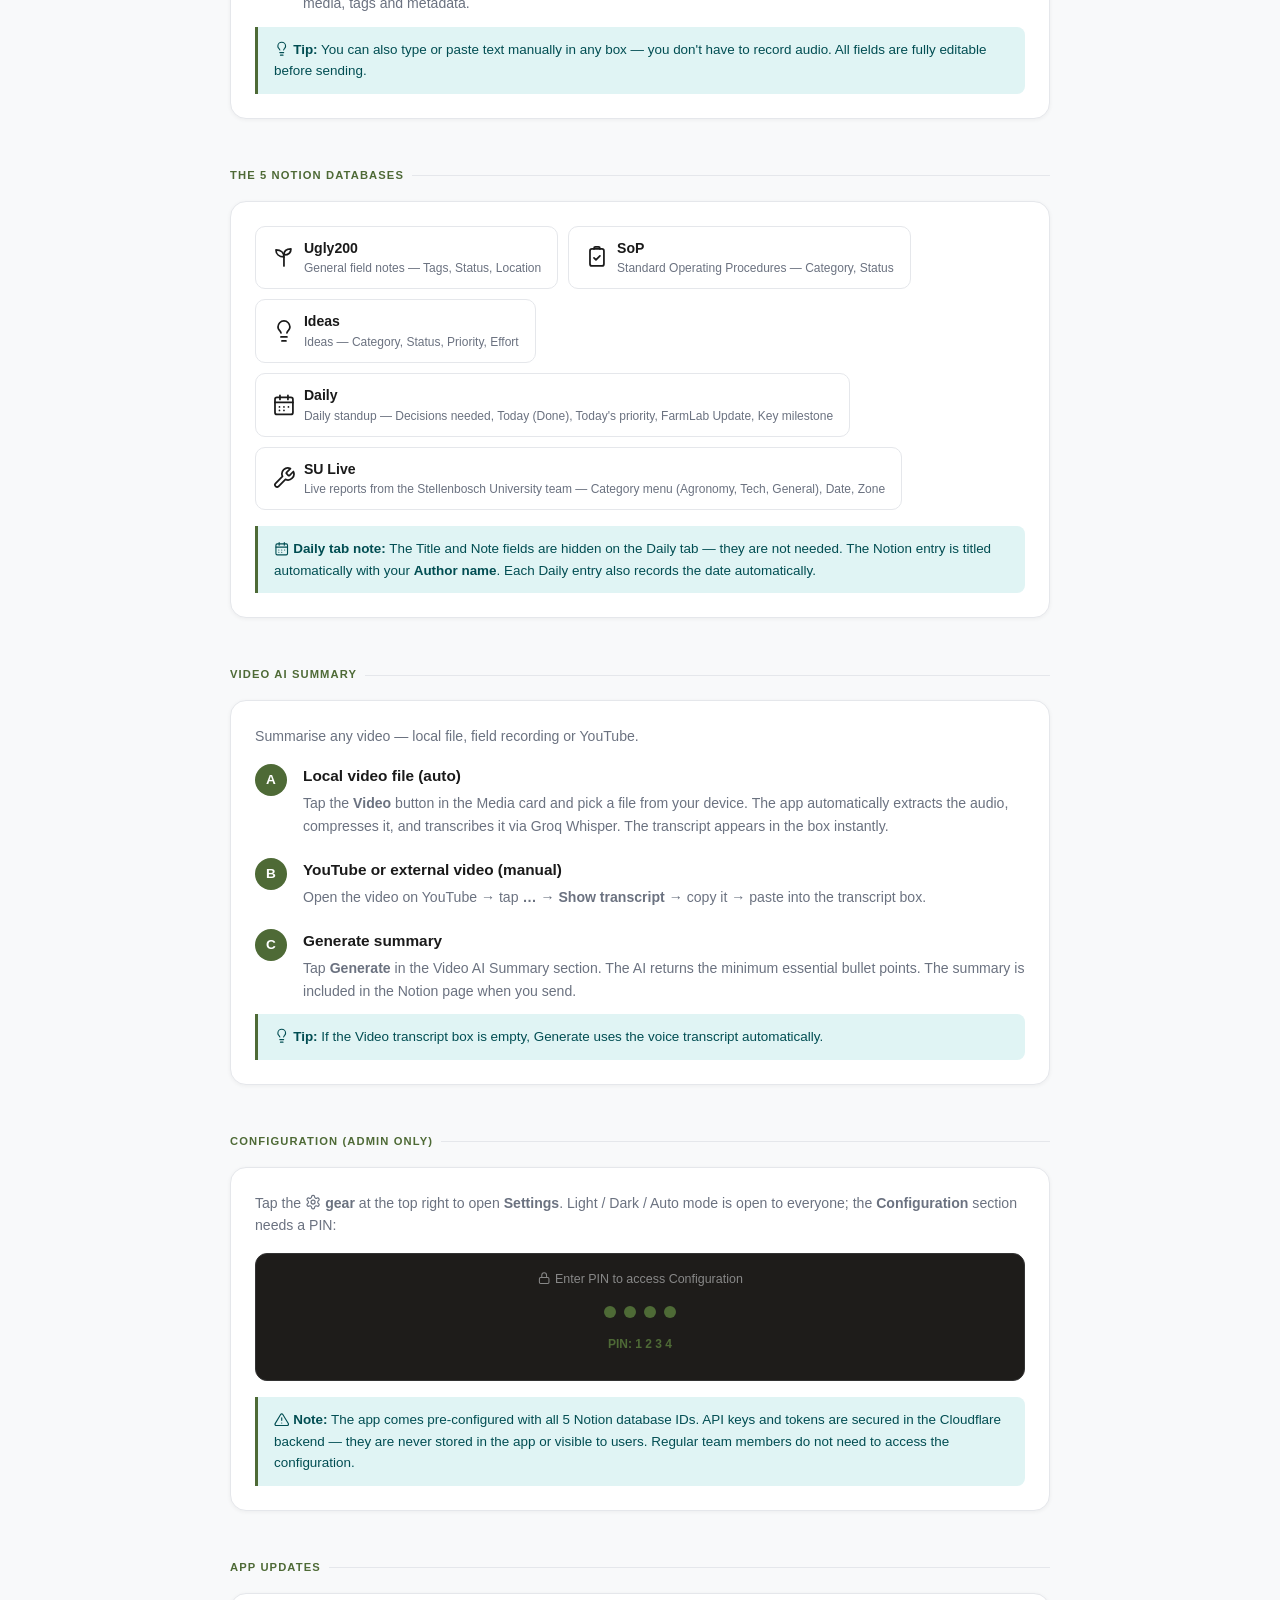
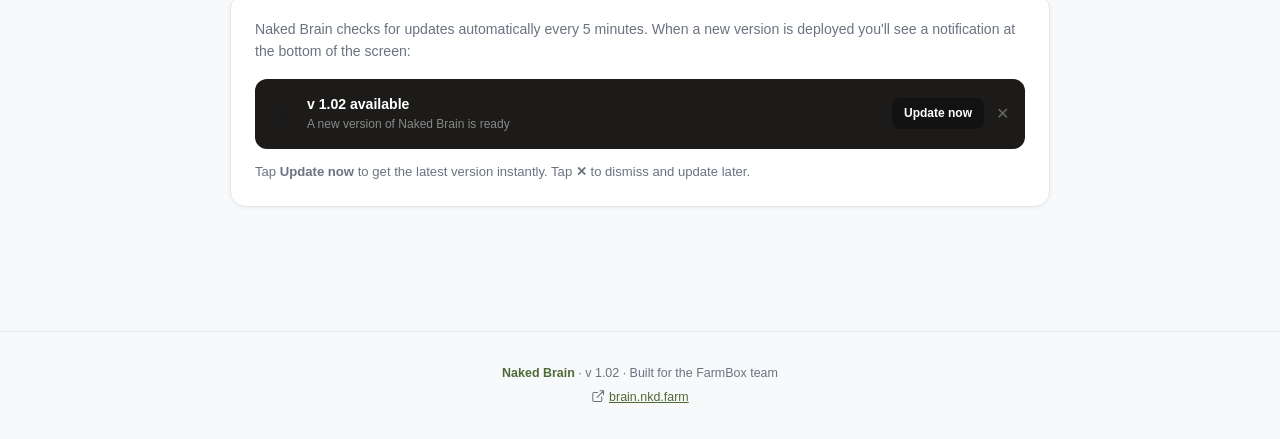
==== commit a2d0b2d6: "0.11.120: SU Live in Capture (in place of FB1Log); Daily and SU Live send the date shown on the form" ====
--- a/guide.html
+++ b/guide.html
@@ -238,7 +238,7 @@
             <div class="mock-tab">SoP</div>
             <div class="mock-tab">Ideas</div>
             <div class="mock-tab">Daily</div>
-            <div class="mock-tab">FB1Log</div>
+            <div class="mock-tab">SU Live</div>
           </div>
           <div class="mock-field">
             <div class="mock-label">Title</div>
@@ -292,7 +292,7 @@
           <div class="step-num">2</div>
           <div class="step-body">
             <h3>Select your tab</h3>
-            <p>Tap the right database tab at the top: <strong>Ugly200</strong> (general notes), <strong>SoP</strong> (procedures), <strong>Ideas</strong>, <strong>Daily</strong> (standup), or <strong>FB1Log</strong> (greenhouse build log).</p>
+            <p>Tap the right database tab at the top: <strong>Ugly200</strong> (general notes), <strong>SoP</strong> (procedures), <strong>Ideas</strong>, <strong>Daily</strong> (standup), or <strong>SU Live</strong> (the Stellenbosch University team's reports: anything that would improve FarmBox).</p>
           </div>
         </div>
         <div class="step">
@@ -385,8 +385,8 @@
         <div class="tab-pill">
           <div class="tab-pill-icon"><svg class="ic" viewBox="0 0 24 24" aria-hidden="true"><path d="M14.7 6.3a1 1 0 0 0 0 1.4l1.6 1.6a1 1 0 0 0 1.4 0l3.77-3.77a6 6 0 0 1-7.94 7.94l-6.91 6.91a2.12 2.12 0 0 1-3-3l6.91-6.91a6 6 0 0 1 7.94-7.94l-3.76 3.76Z"/></svg></div>
           <div class="tab-pill-body">
-            <div class="tab-pill-name">FB1Log</div>
-            <div class="tab-pill-desc">Greenhouse build log — Phase selector</div>
+            <div class="tab-pill-name">SU Live</div>
+            <div class="tab-pill-desc">Live reports from the Stellenbosch University team — Category menu (Agronomy, Tech, General), Date, Zone</div>
           </div>
         </div>
       </div>
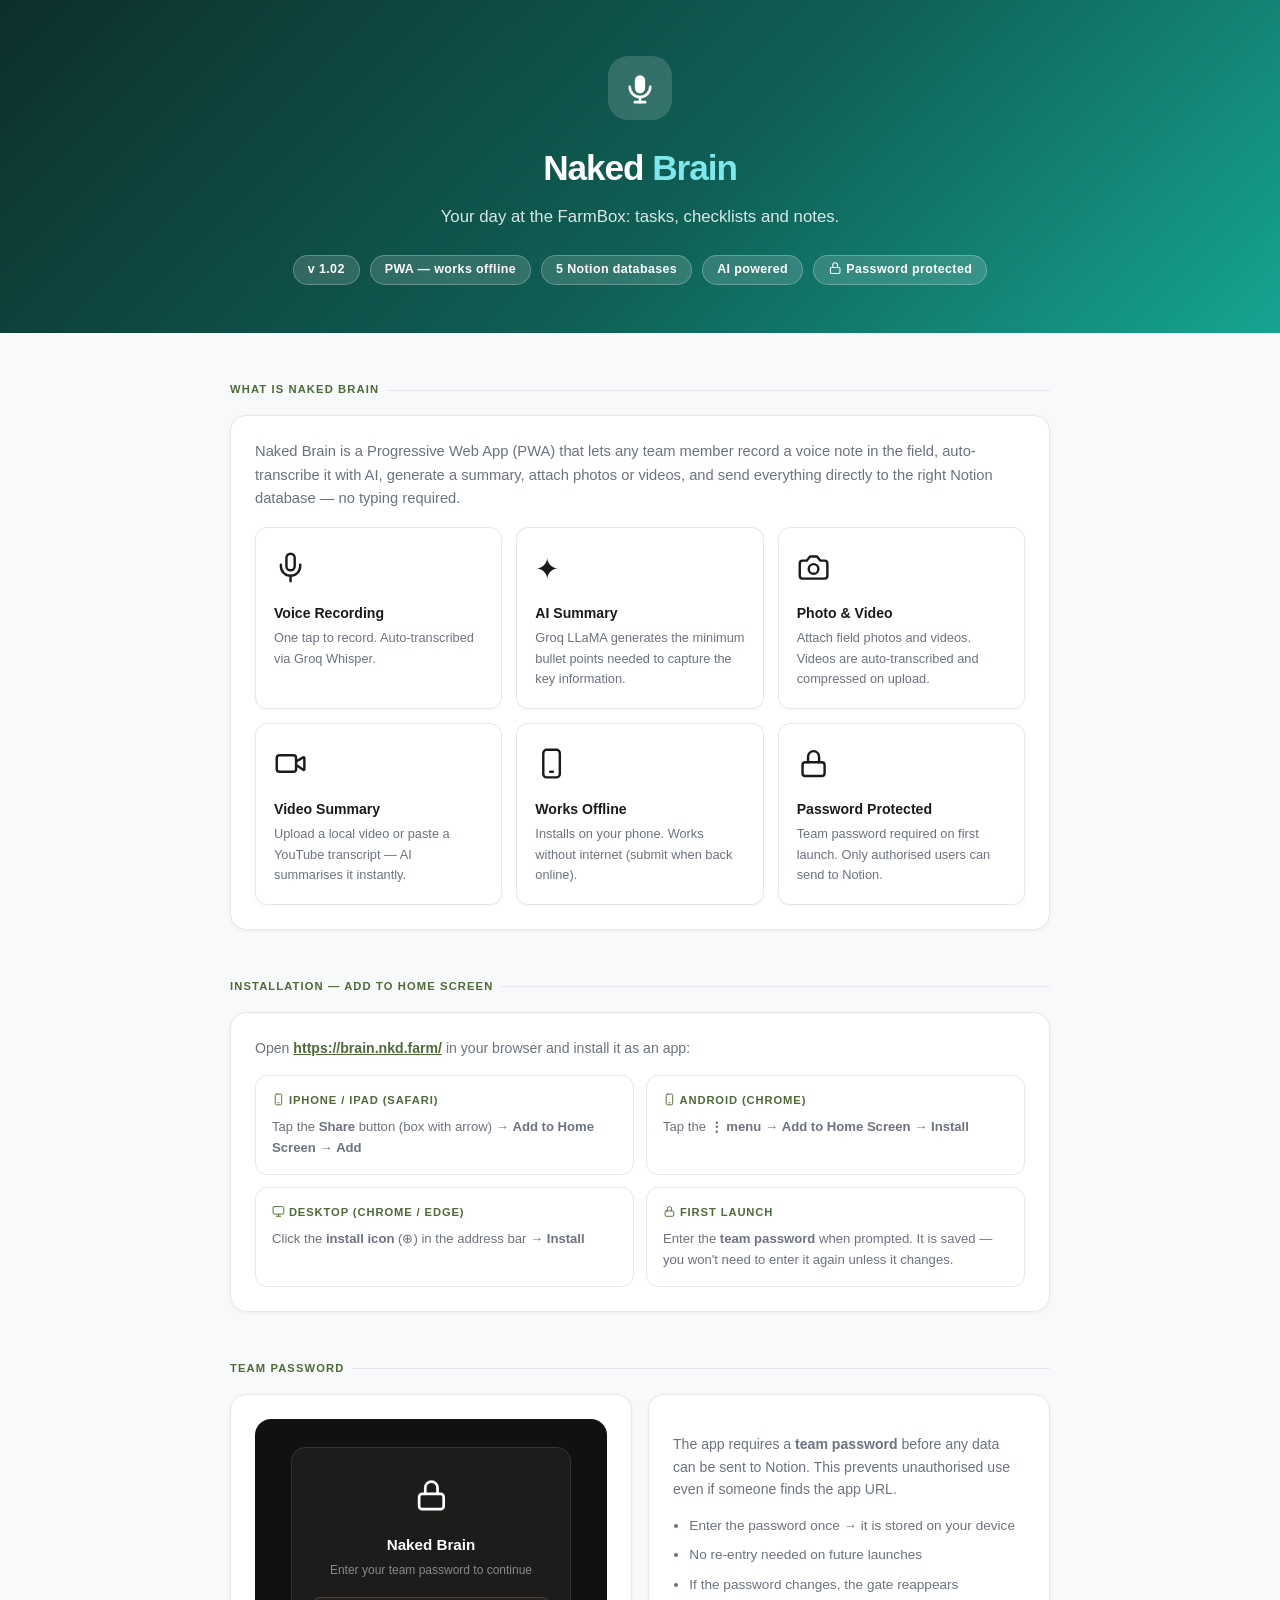
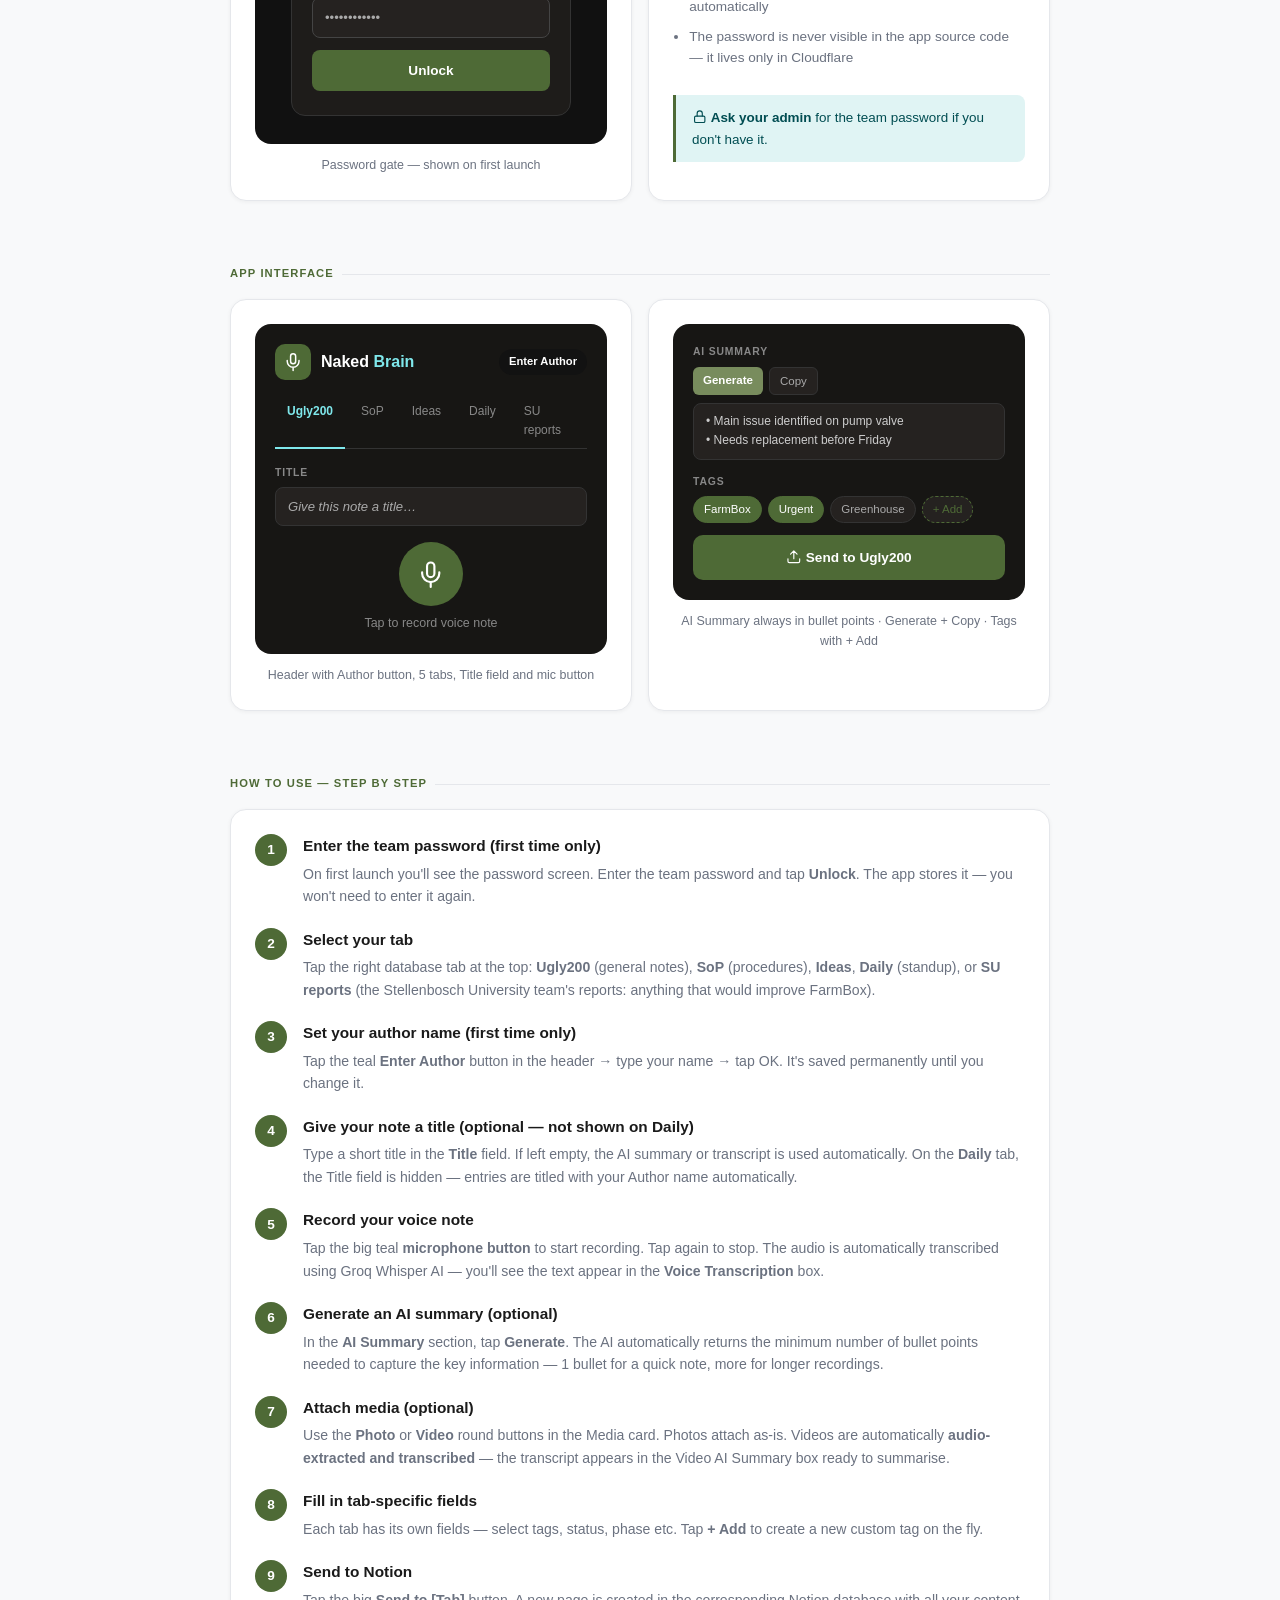
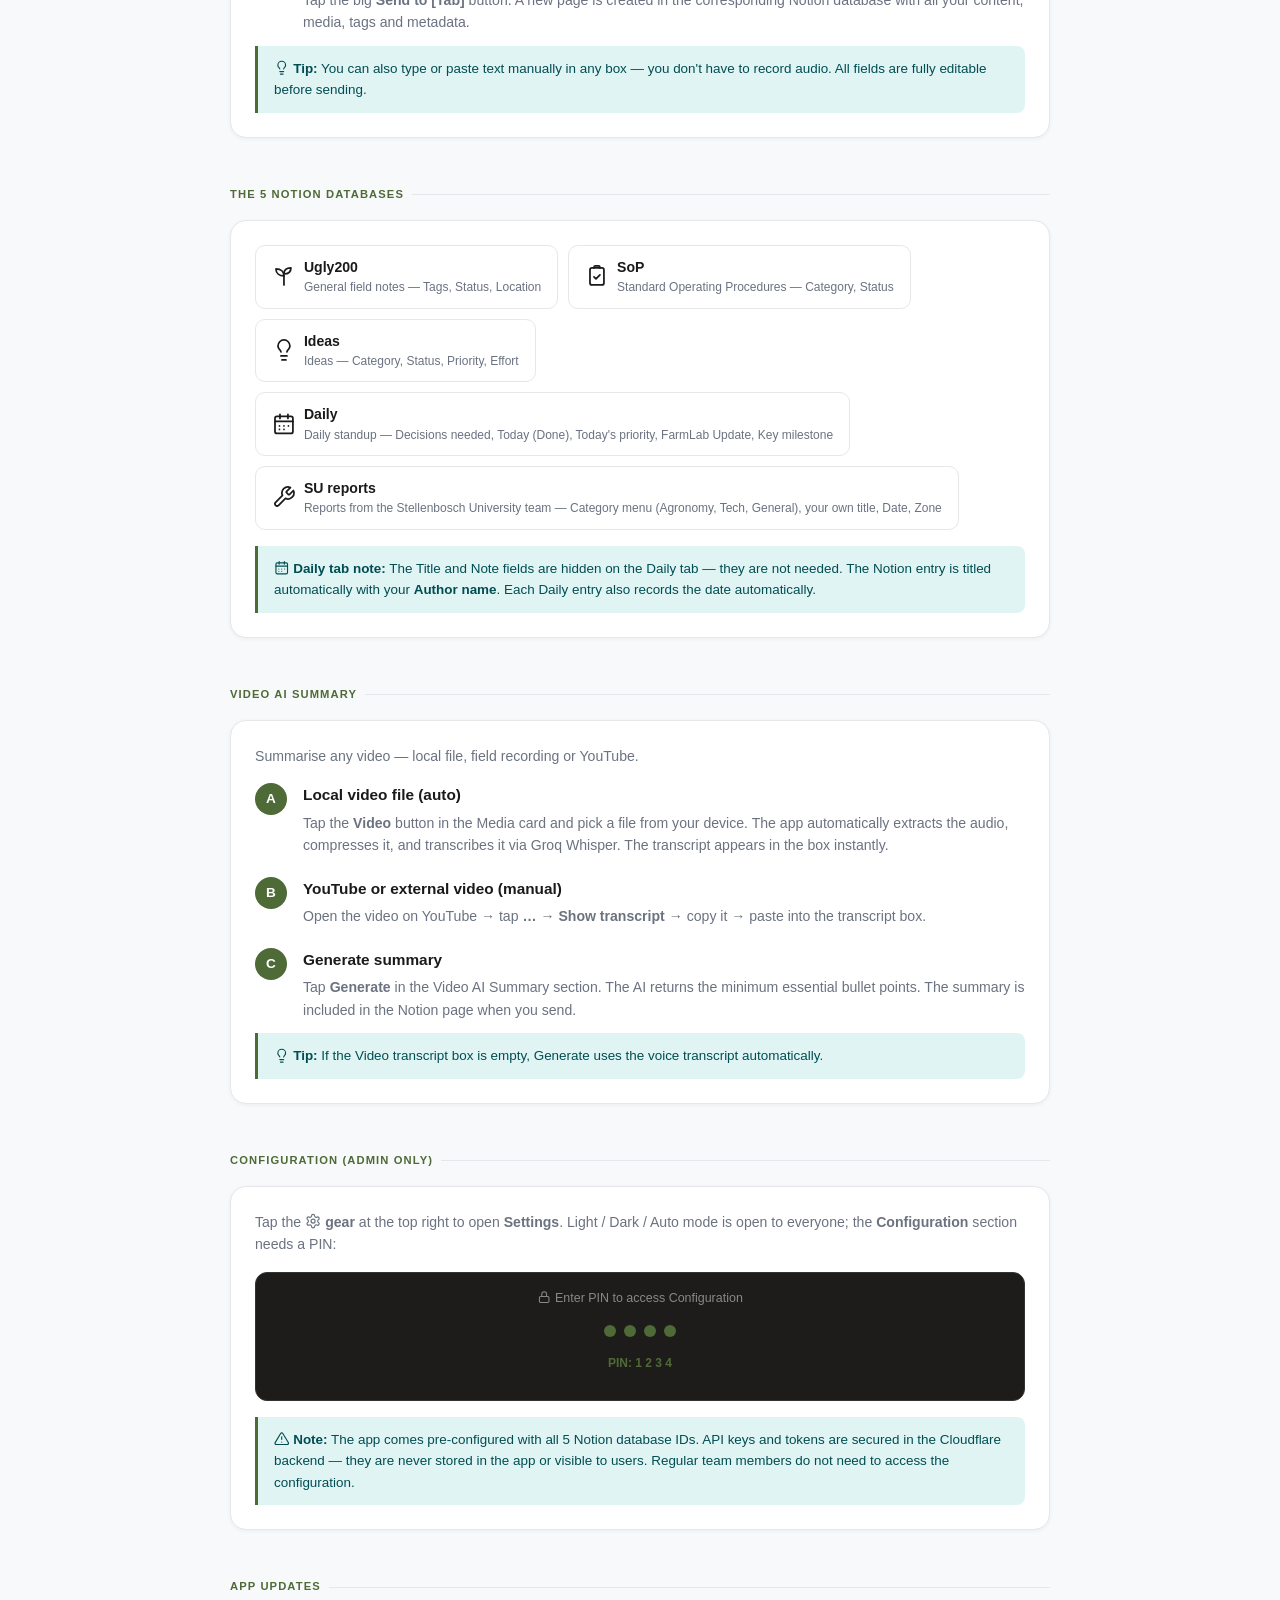
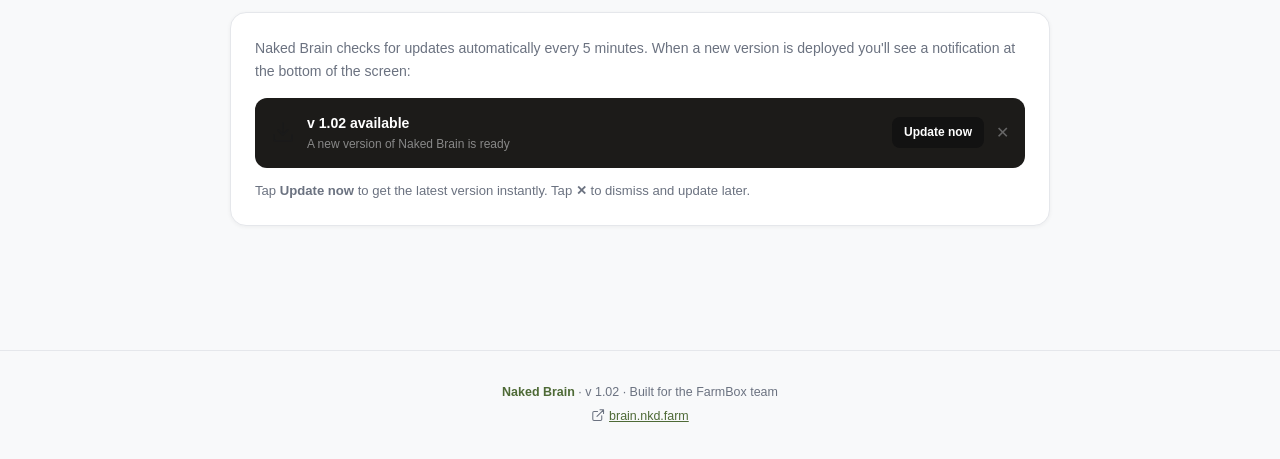
==== commit b718b180: "0.11.121: SU Live is called SU reports; its Title starts blank and the person writes it Owner, 12 Oc" ====
--- a/guide.html
+++ b/guide.html
@@ -238,7 +238,7 @@
             <div class="mock-tab">SoP</div>
             <div class="mock-tab">Ideas</div>
             <div class="mock-tab">Daily</div>
-            <div class="mock-tab">SU Live</div>
+            <div class="mock-tab">SU reports</div>
           </div>
           <div class="mock-field">
             <div class="mock-label">Title</div>
@@ -292,7 +292,7 @@
           <div class="step-num">2</div>
           <div class="step-body">
             <h3>Select your tab</h3>
-            <p>Tap the right database tab at the top: <strong>Ugly200</strong> (general notes), <strong>SoP</strong> (procedures), <strong>Ideas</strong>, <strong>Daily</strong> (standup), or <strong>SU Live</strong> (the Stellenbosch University team's reports: anything that would improve FarmBox).</p>
+            <p>Tap the right database tab at the top: <strong>Ugly200</strong> (general notes), <strong>SoP</strong> (procedures), <strong>Ideas</strong>, <strong>Daily</strong> (standup), or <strong>SU reports</strong> (the Stellenbosch University team's reports: anything that would improve FarmBox).</p>
           </div>
         </div>
         <div class="step">
@@ -385,8 +385,8 @@
         <div class="tab-pill">
           <div class="tab-pill-icon"><svg class="ic" viewBox="0 0 24 24" aria-hidden="true"><path d="M14.7 6.3a1 1 0 0 0 0 1.4l1.6 1.6a1 1 0 0 0 1.4 0l3.77-3.77a6 6 0 0 1-7.94 7.94l-6.91 6.91a2.12 2.12 0 0 1-3-3l6.91-6.91a6 6 0 0 1 7.94-7.94l-3.76 3.76Z"/></svg></div>
           <div class="tab-pill-body">
-            <div class="tab-pill-name">SU Live</div>
-            <div class="tab-pill-desc">Live reports from the Stellenbosch University team — Category menu (Agronomy, Tech, General), Date, Zone</div>
+            <div class="tab-pill-name">SU reports</div>
+            <div class="tab-pill-desc">Reports from the Stellenbosch University team — Category menu (Agronomy, Tech, General), your own title, Date, Zone</div>
           </div>
         </div>
       </div>
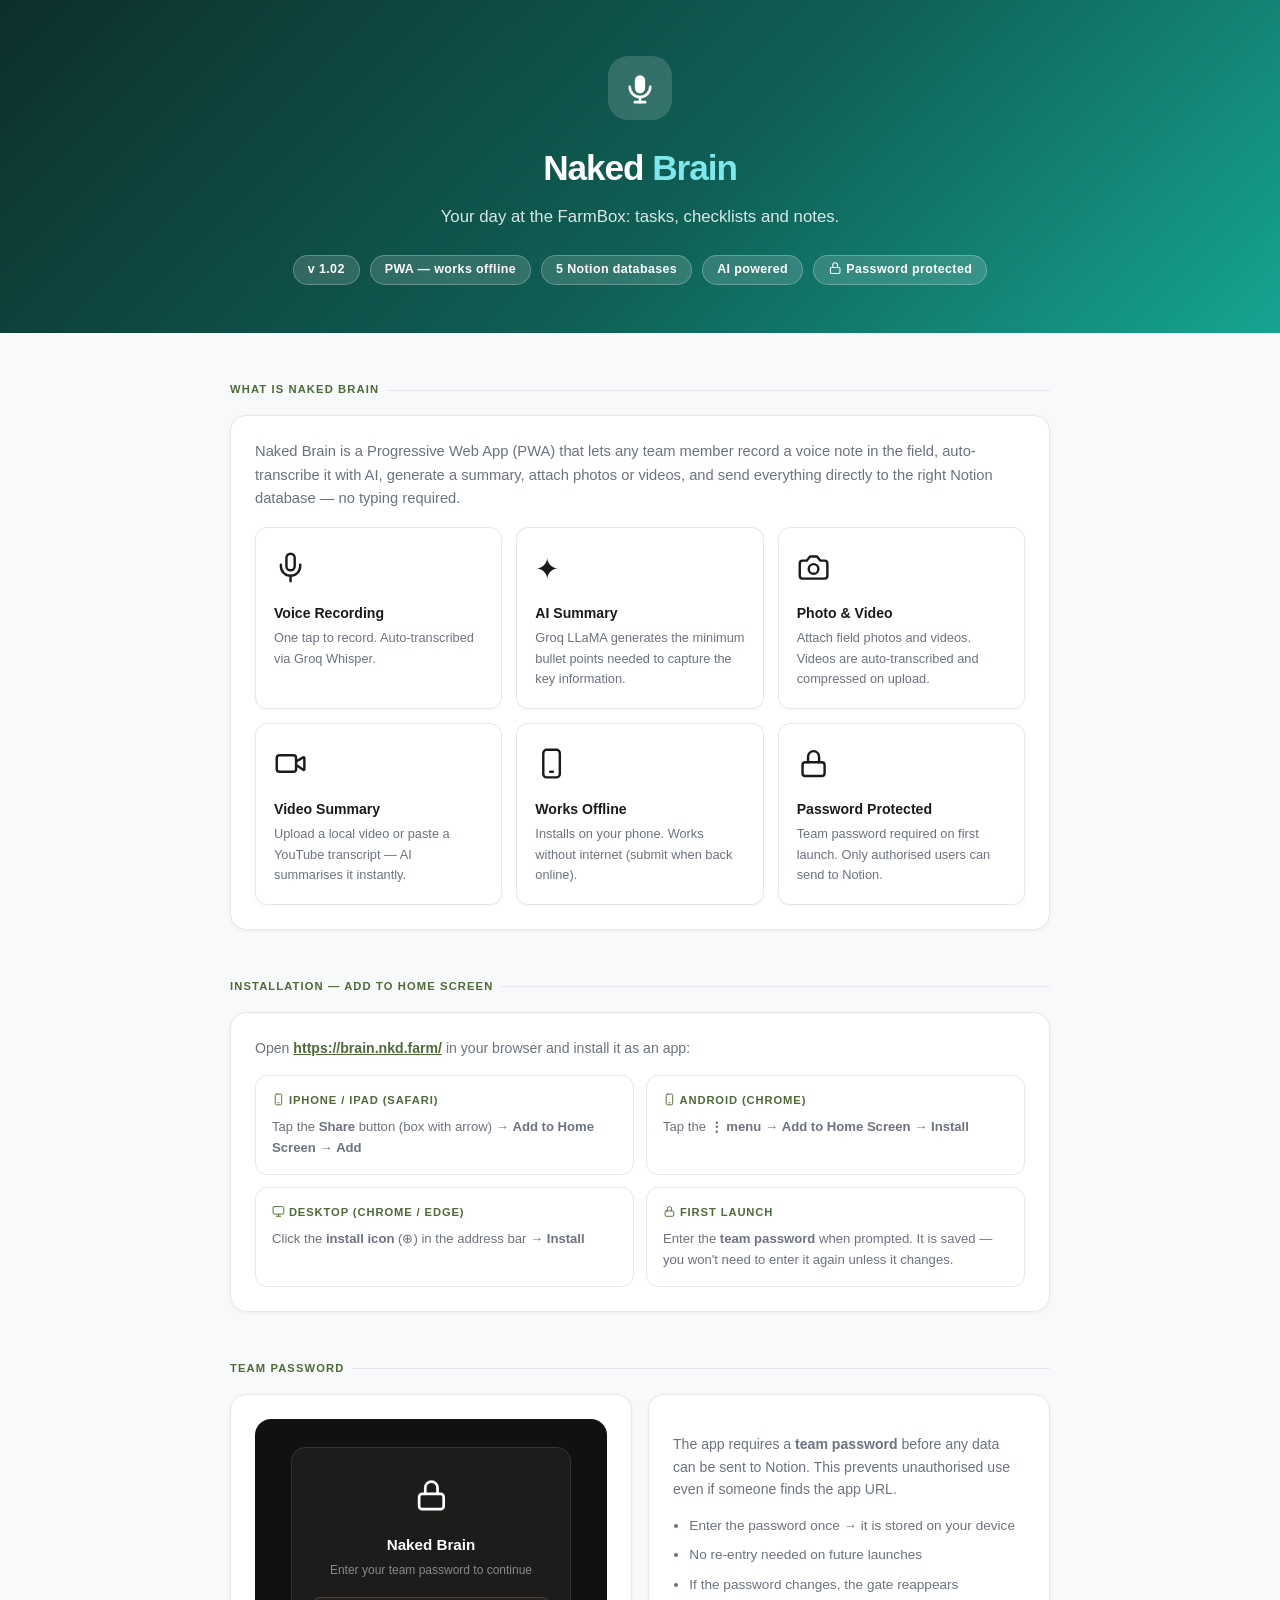
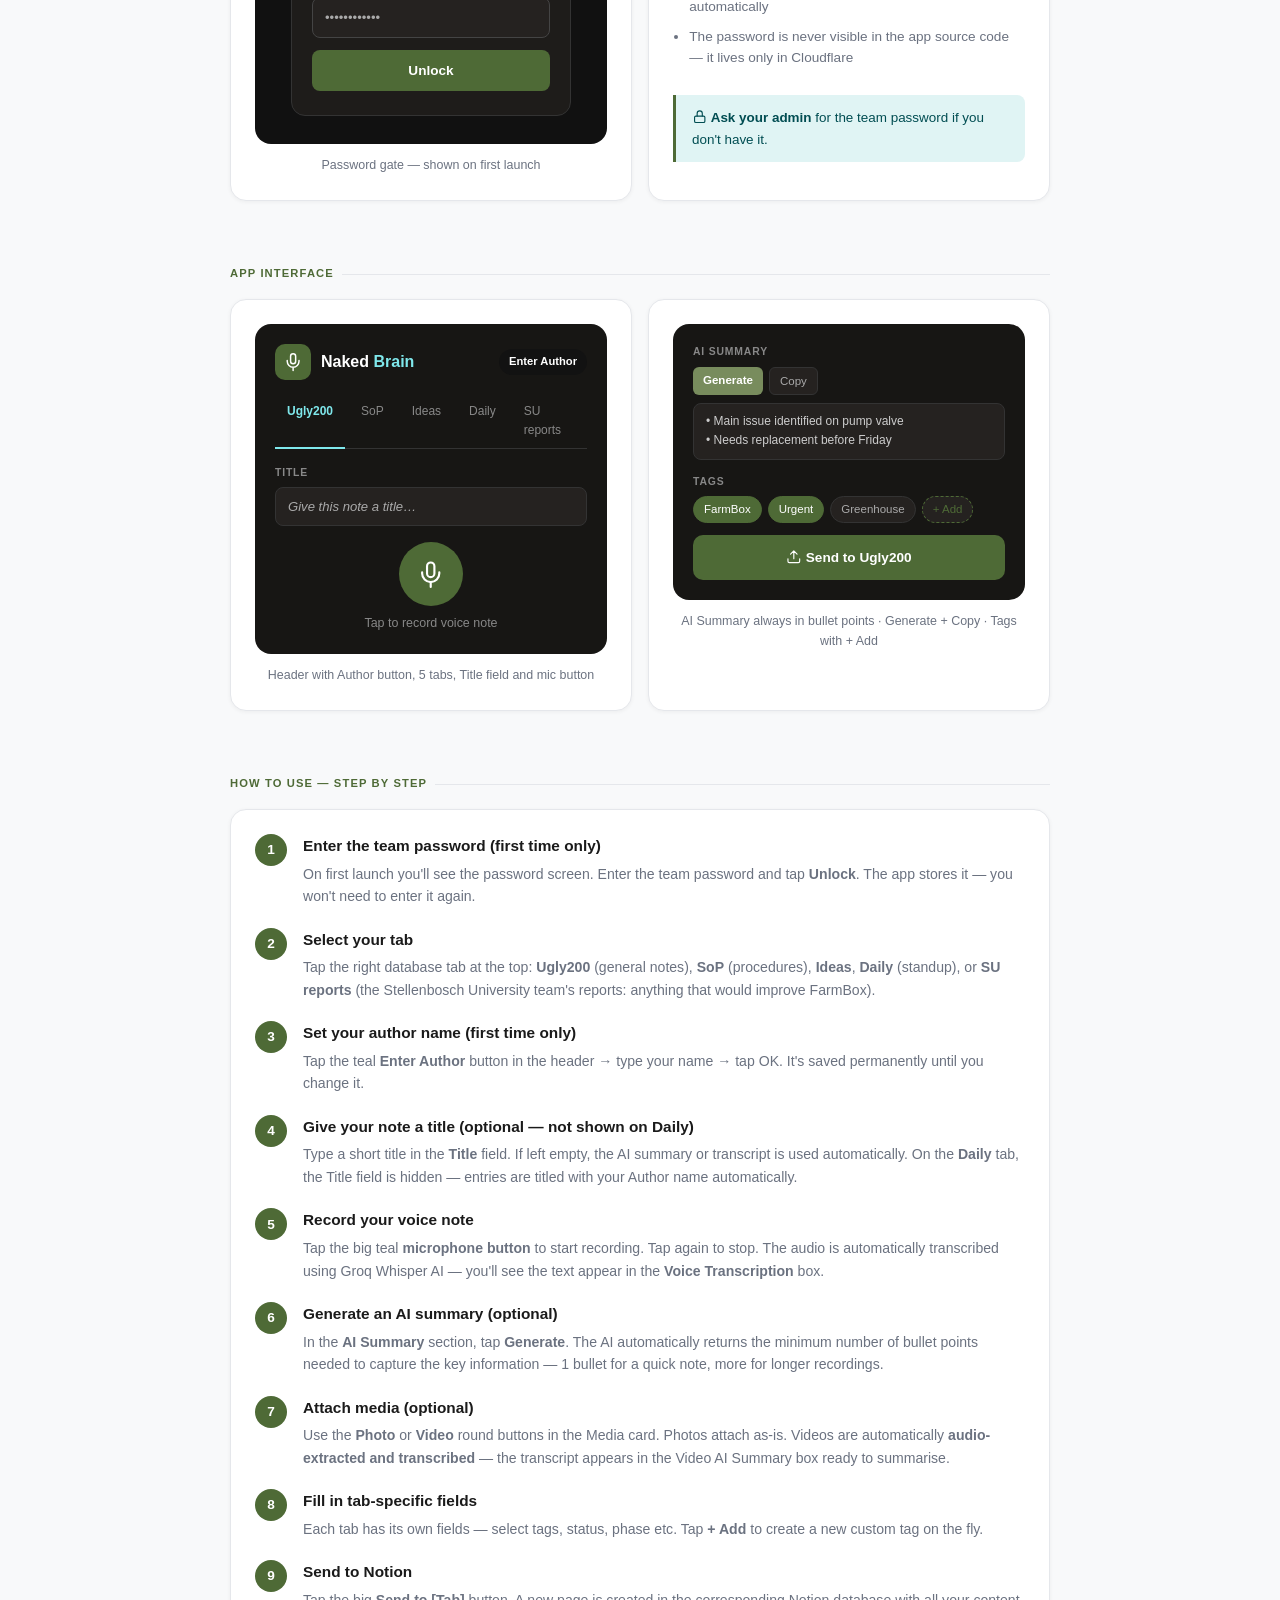
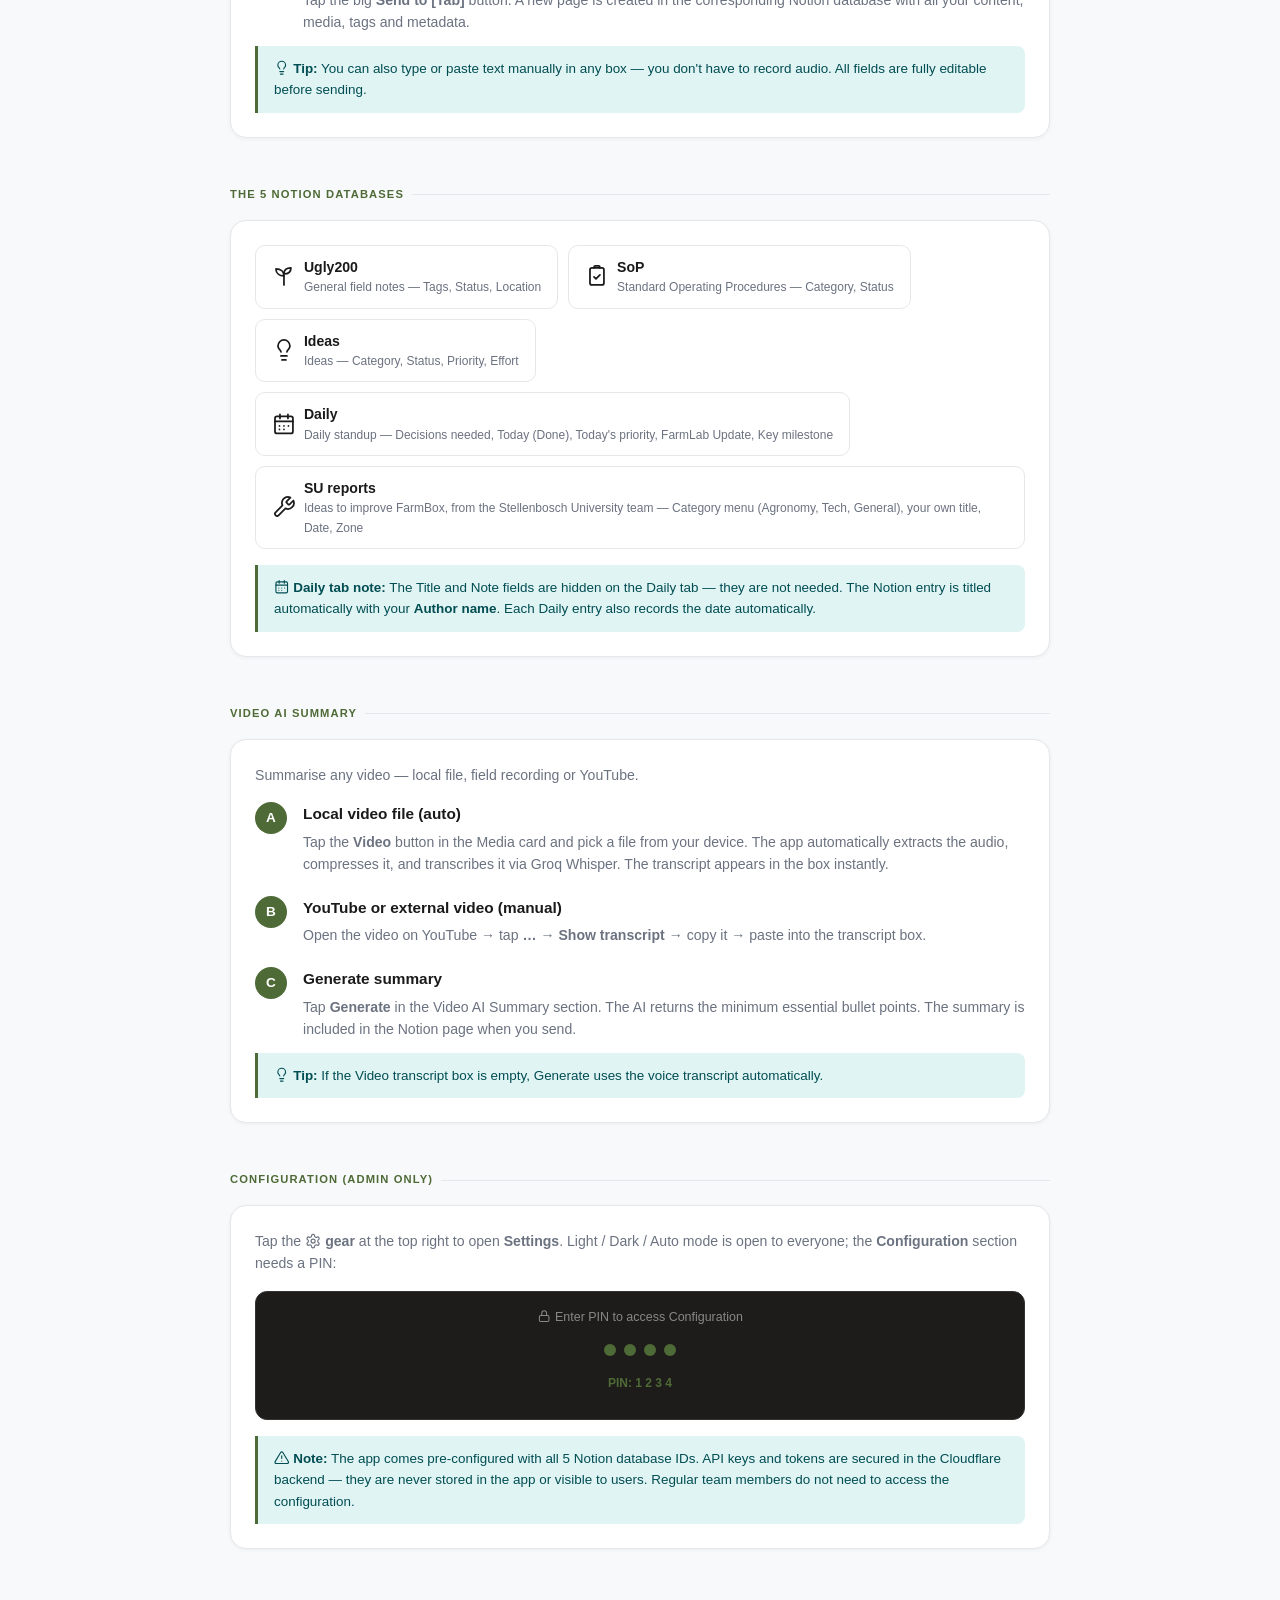
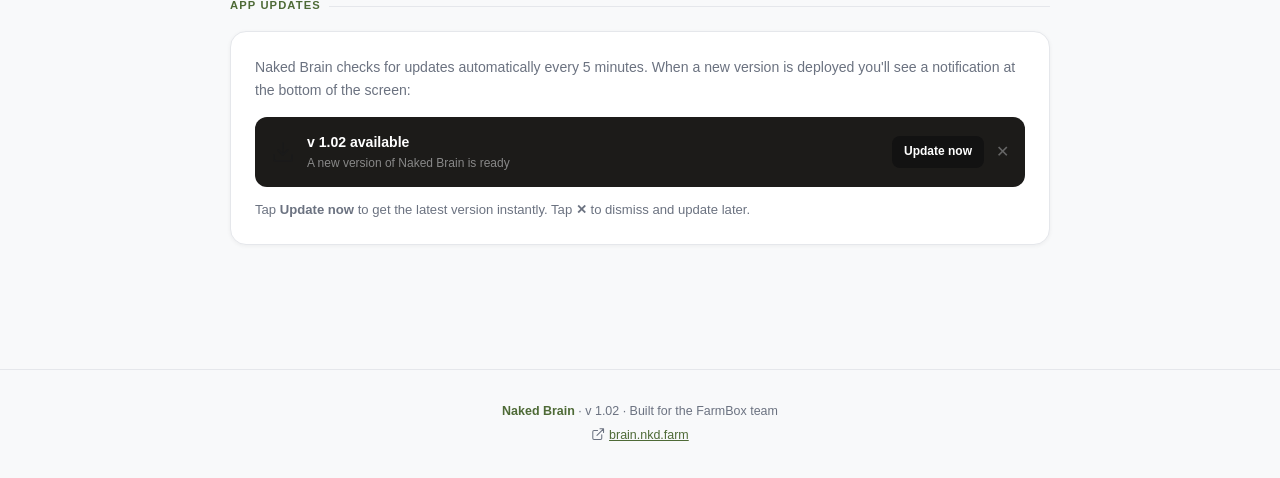
==== commit c69bd0e0: "0.11.122: a note about the whole greenhouse in the scouting (card "All"); SU reports says what it is" ====
--- a/guide.html
+++ b/guide.html
@@ -386,7 +386,7 @@
           <div class="tab-pill-icon"><svg class="ic" viewBox="0 0 24 24" aria-hidden="true"><path d="M14.7 6.3a1 1 0 0 0 0 1.4l1.6 1.6a1 1 0 0 0 1.4 0l3.77-3.77a6 6 0 0 1-7.94 7.94l-6.91 6.91a2.12 2.12 0 0 1-3-3l6.91-6.91a6 6 0 0 1 7.94-7.94l-3.76 3.76Z"/></svg></div>
           <div class="tab-pill-body">
             <div class="tab-pill-name">SU reports</div>
-            <div class="tab-pill-desc">Reports from the Stellenbosch University team — Category menu (Agronomy, Tech, General), your own title, Date, Zone</div>
+            <div class="tab-pill-desc">Ideas to improve FarmBox, from the Stellenbosch University team — Category menu (Agronomy, Tech, General), your own title, Date, Zone</div>
           </div>
         </div>
       </div>
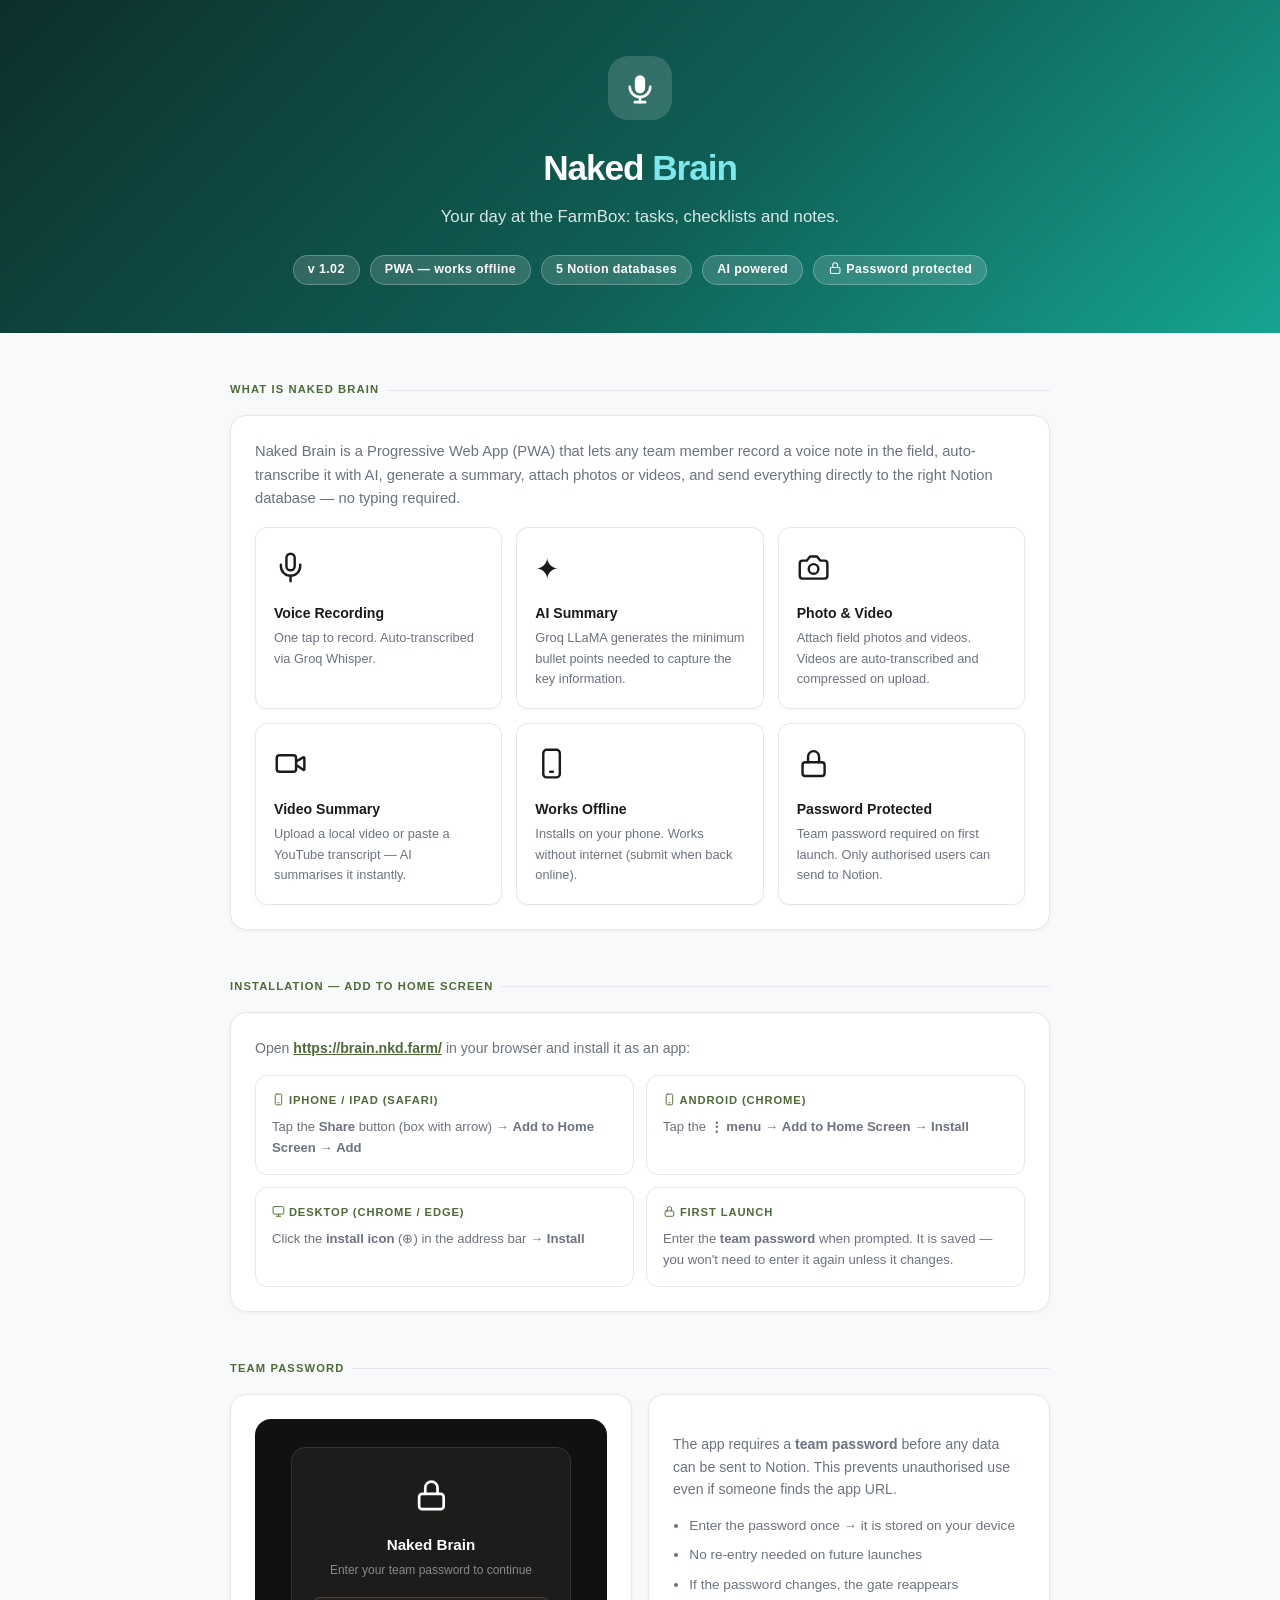
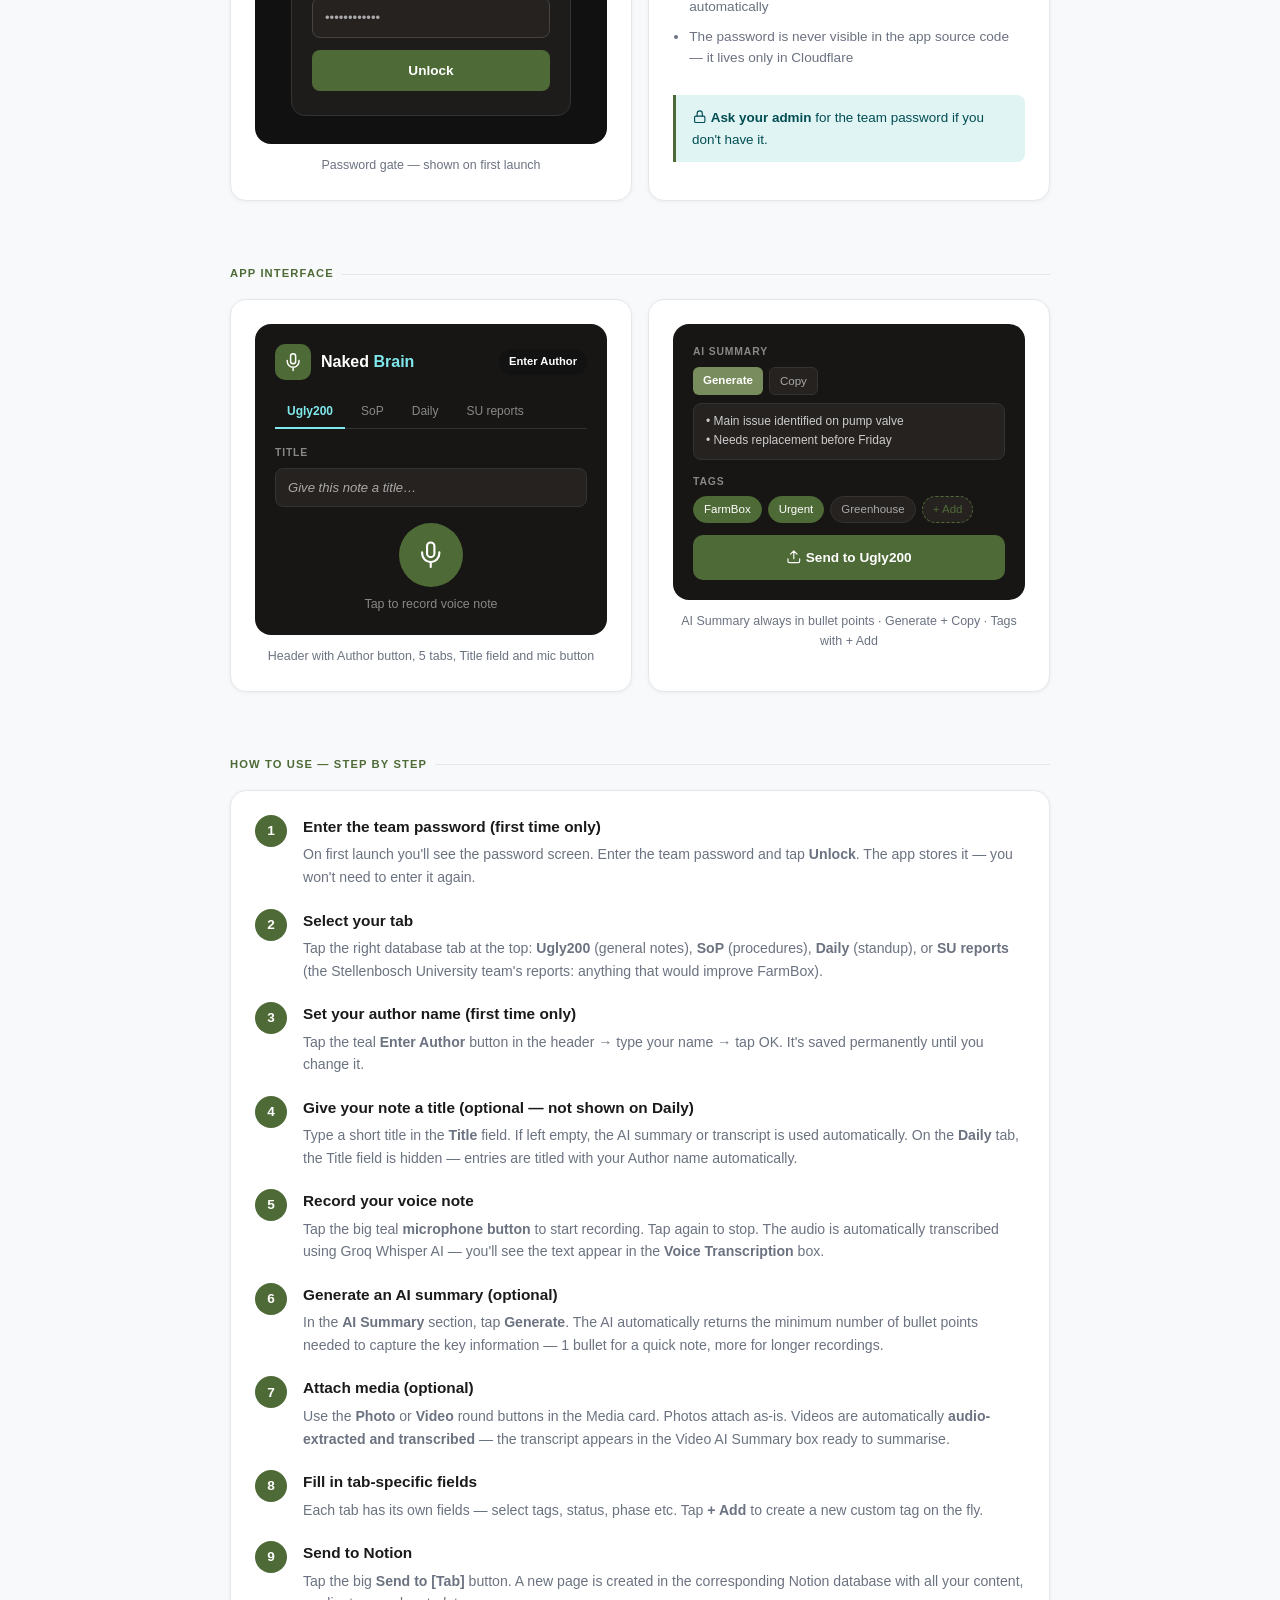
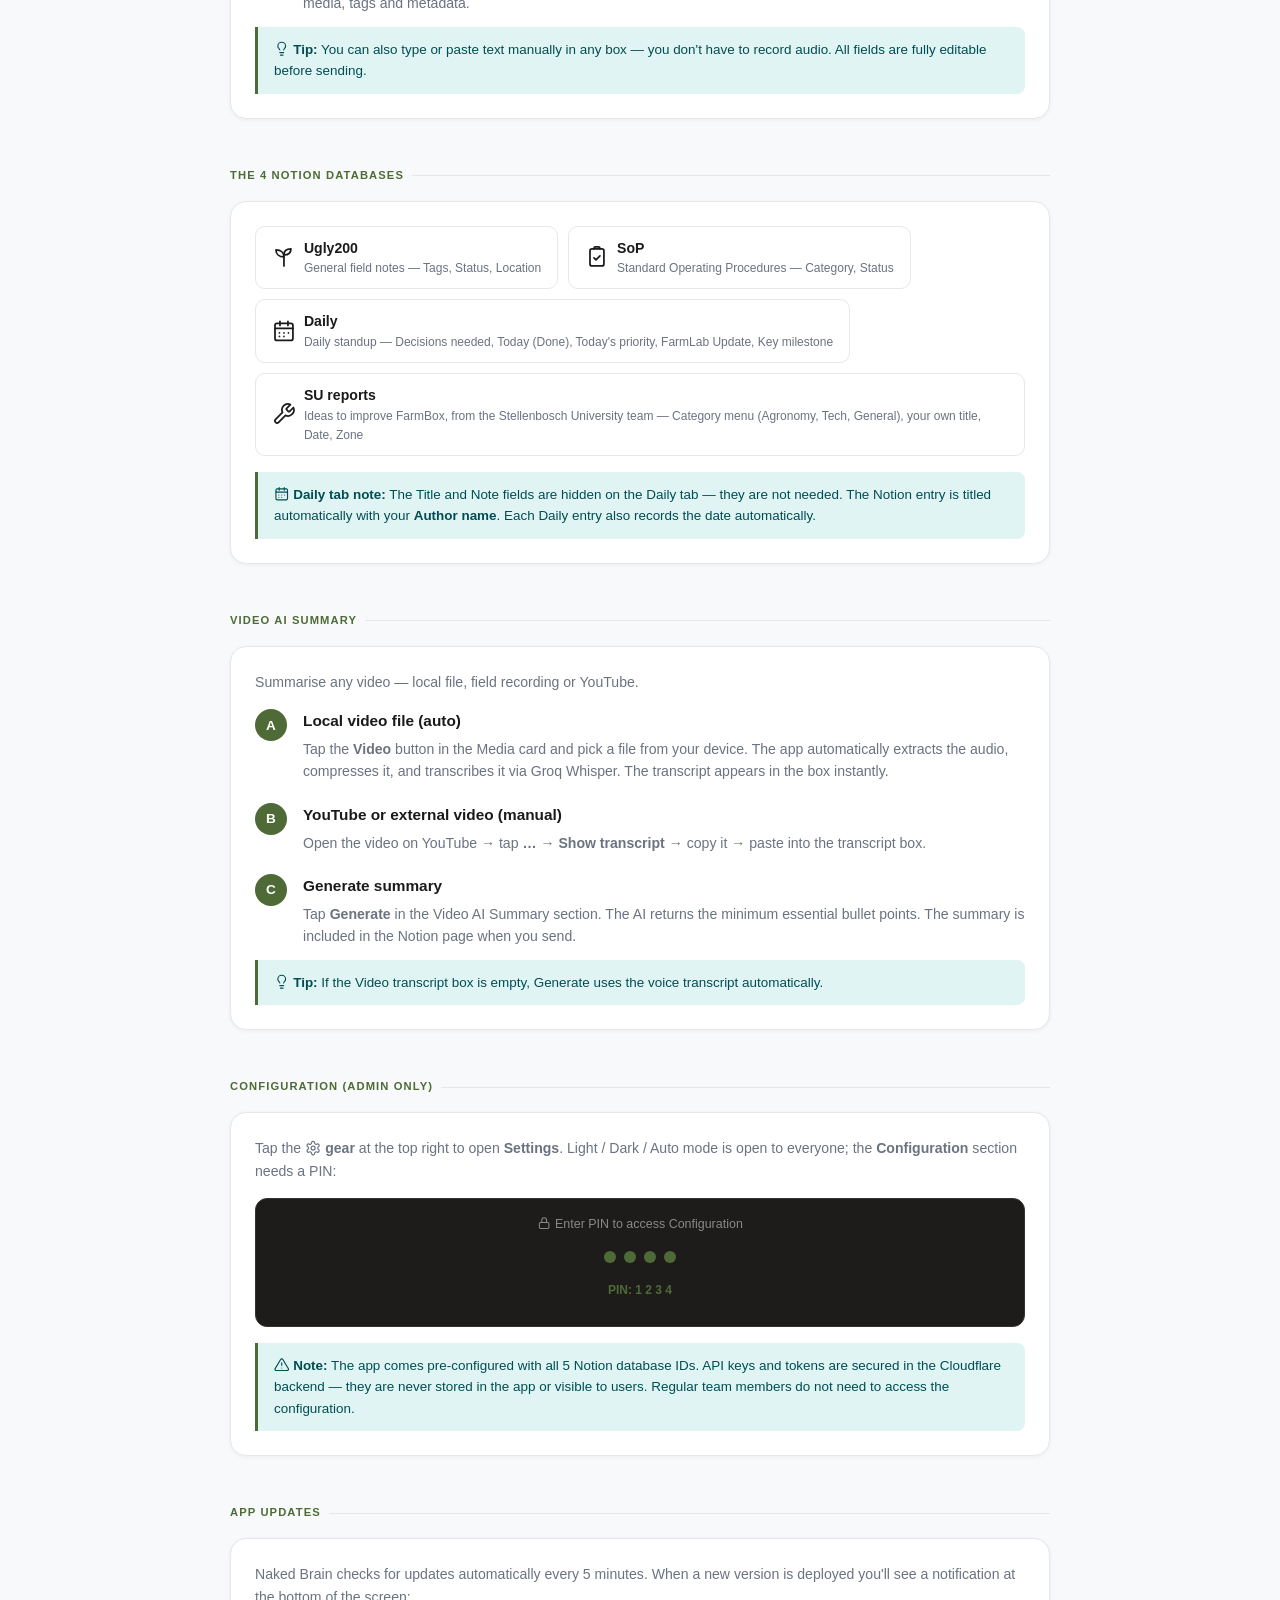
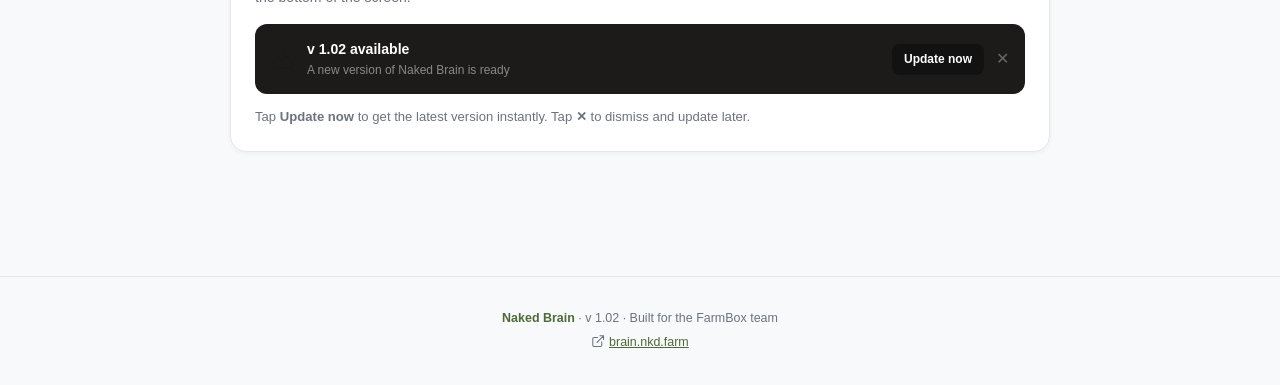
==== commit f1c51f04: "0.11.124: Capture has no Ideas tab The Ideas tab is gone from Capture, its setting and its place in " ====
--- a/guide.html
+++ b/guide.html
@@ -236,7 +236,6 @@
           <div class="mock-tabs">
             <div class="mock-tab active">Ugly200</div>
             <div class="mock-tab">SoP</div>
-            <div class="mock-tab">Ideas</div>
             <div class="mock-tab">Daily</div>
             <div class="mock-tab">SU reports</div>
           </div>
@@ -292,7 +291,7 @@
           <div class="step-num">2</div>
           <div class="step-body">
             <h3>Select your tab</h3>
-            <p>Tap the right database tab at the top: <strong>Ugly200</strong> (general notes), <strong>SoP</strong> (procedures), <strong>Ideas</strong>, <strong>Daily</strong> (standup), or <strong>SU reports</strong> (the Stellenbosch University team's reports: anything that would improve FarmBox).</p>
+            <p>Tap the right database tab at the top: <strong>Ugly200</strong> (general notes), <strong>SoP</strong> (procedures), <strong>Daily</strong> (standup), or <strong>SU reports</strong> (the Stellenbosch University team's reports: anything that would improve FarmBox).</p>
           </div>
         </div>
         <div class="step">
@@ -351,7 +350,7 @@
 
   <!-- TABS -->
   <div class="section">
-    <div class="section-title">The 5 Notion Databases</div>
+    <div class="section-title">The 4 Notion Databases</div>
     <div class="card">
       <div class="tab-pills">
         <div class="tab-pill">
@@ -366,13 +365,6 @@
           <div class="tab-pill-body">
             <div class="tab-pill-name">SoP</div>
             <div class="tab-pill-desc">Standard Operating Procedures — Category, Status</div>
-          </div>
-        </div>
-        <div class="tab-pill">
-          <div class="tab-pill-icon"><svg class="ic" viewBox="0 0 24 24" aria-hidden="true"><path d="M15 14c.2-1 .7-1.7 1.5-2.5A5.6 5.6 0 0 0 18 8 6 6 0 0 0 6 8c0 1 .2 2.2 1.5 3.5.7.7 1.3 1.5 1.5 2.5"/><path d="M9 18h6M10 22h4"/></svg></div>
-          <div class="tab-pill-body">
-            <div class="tab-pill-name">Ideas</div>
-            <div class="tab-pill-desc">Ideas — Category, Status, Priority, Effort</div>
           </div>
         </div>
         <div class="tab-pill">
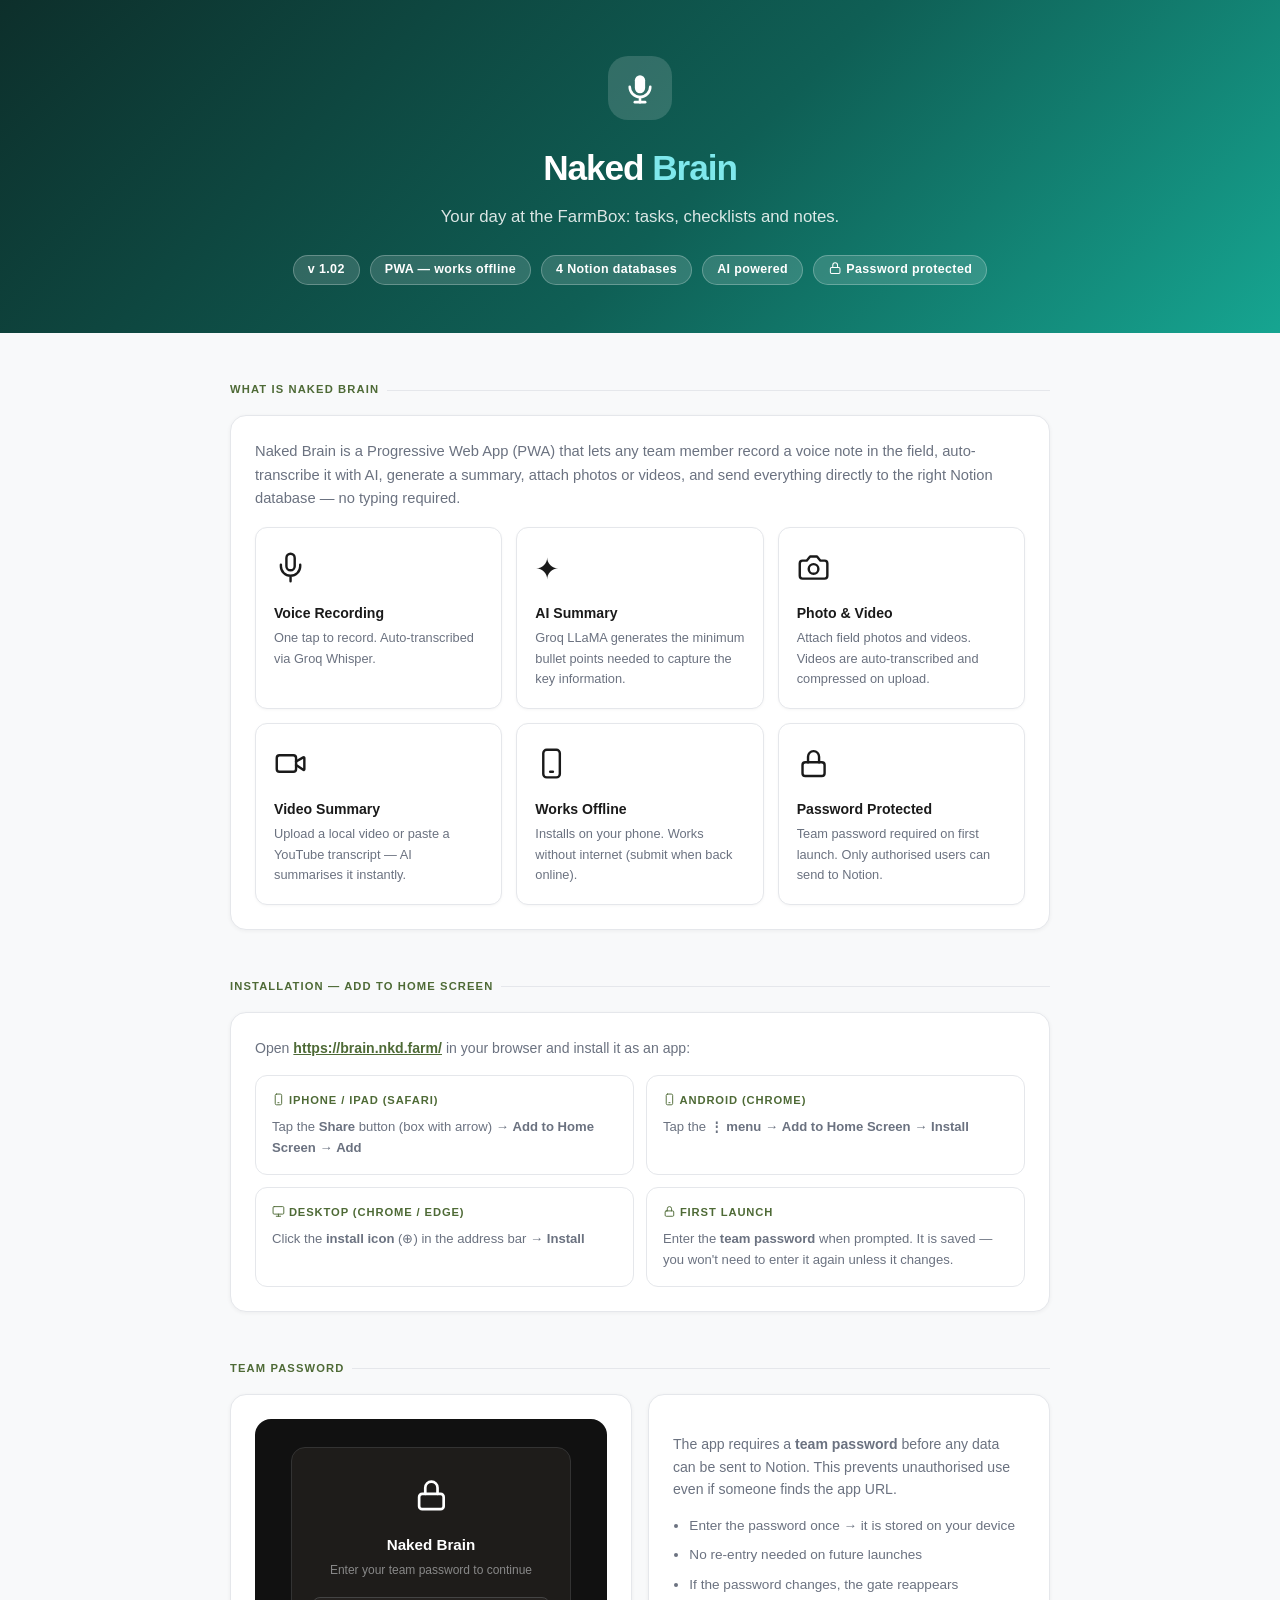
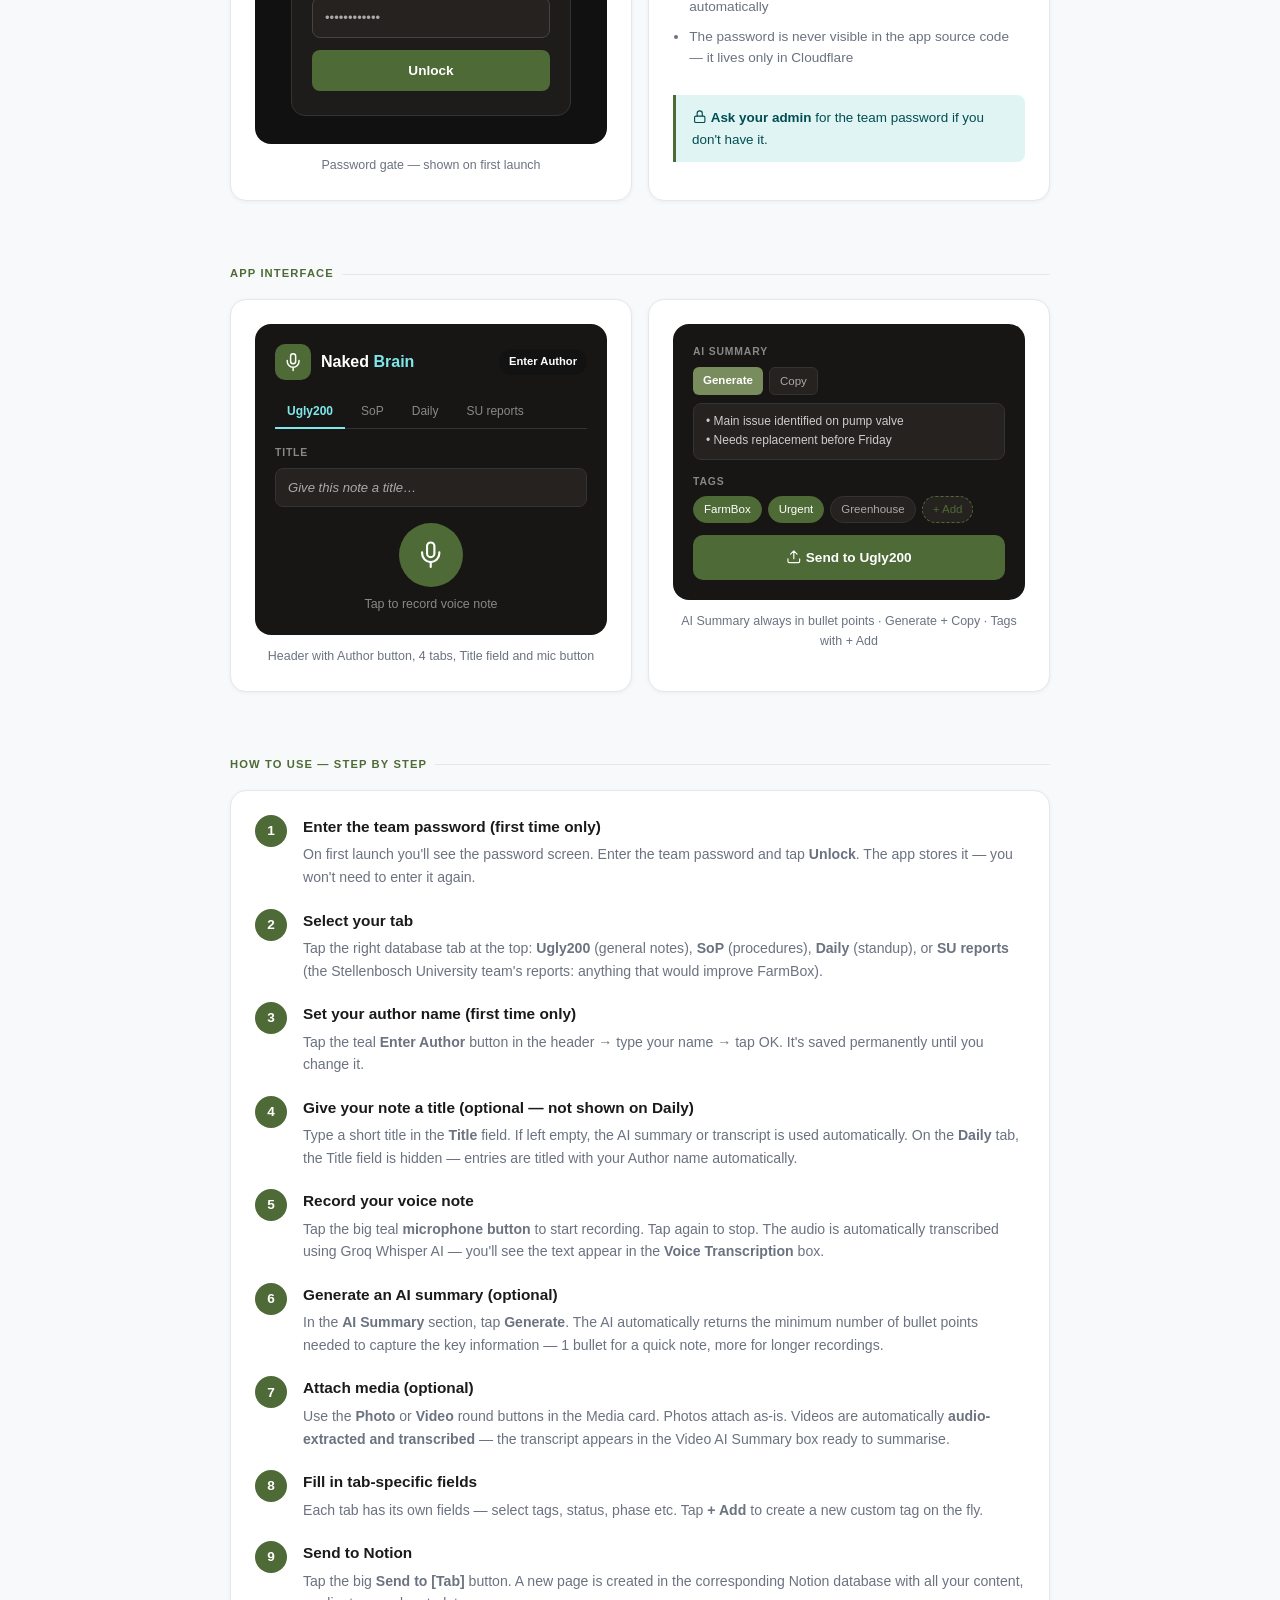
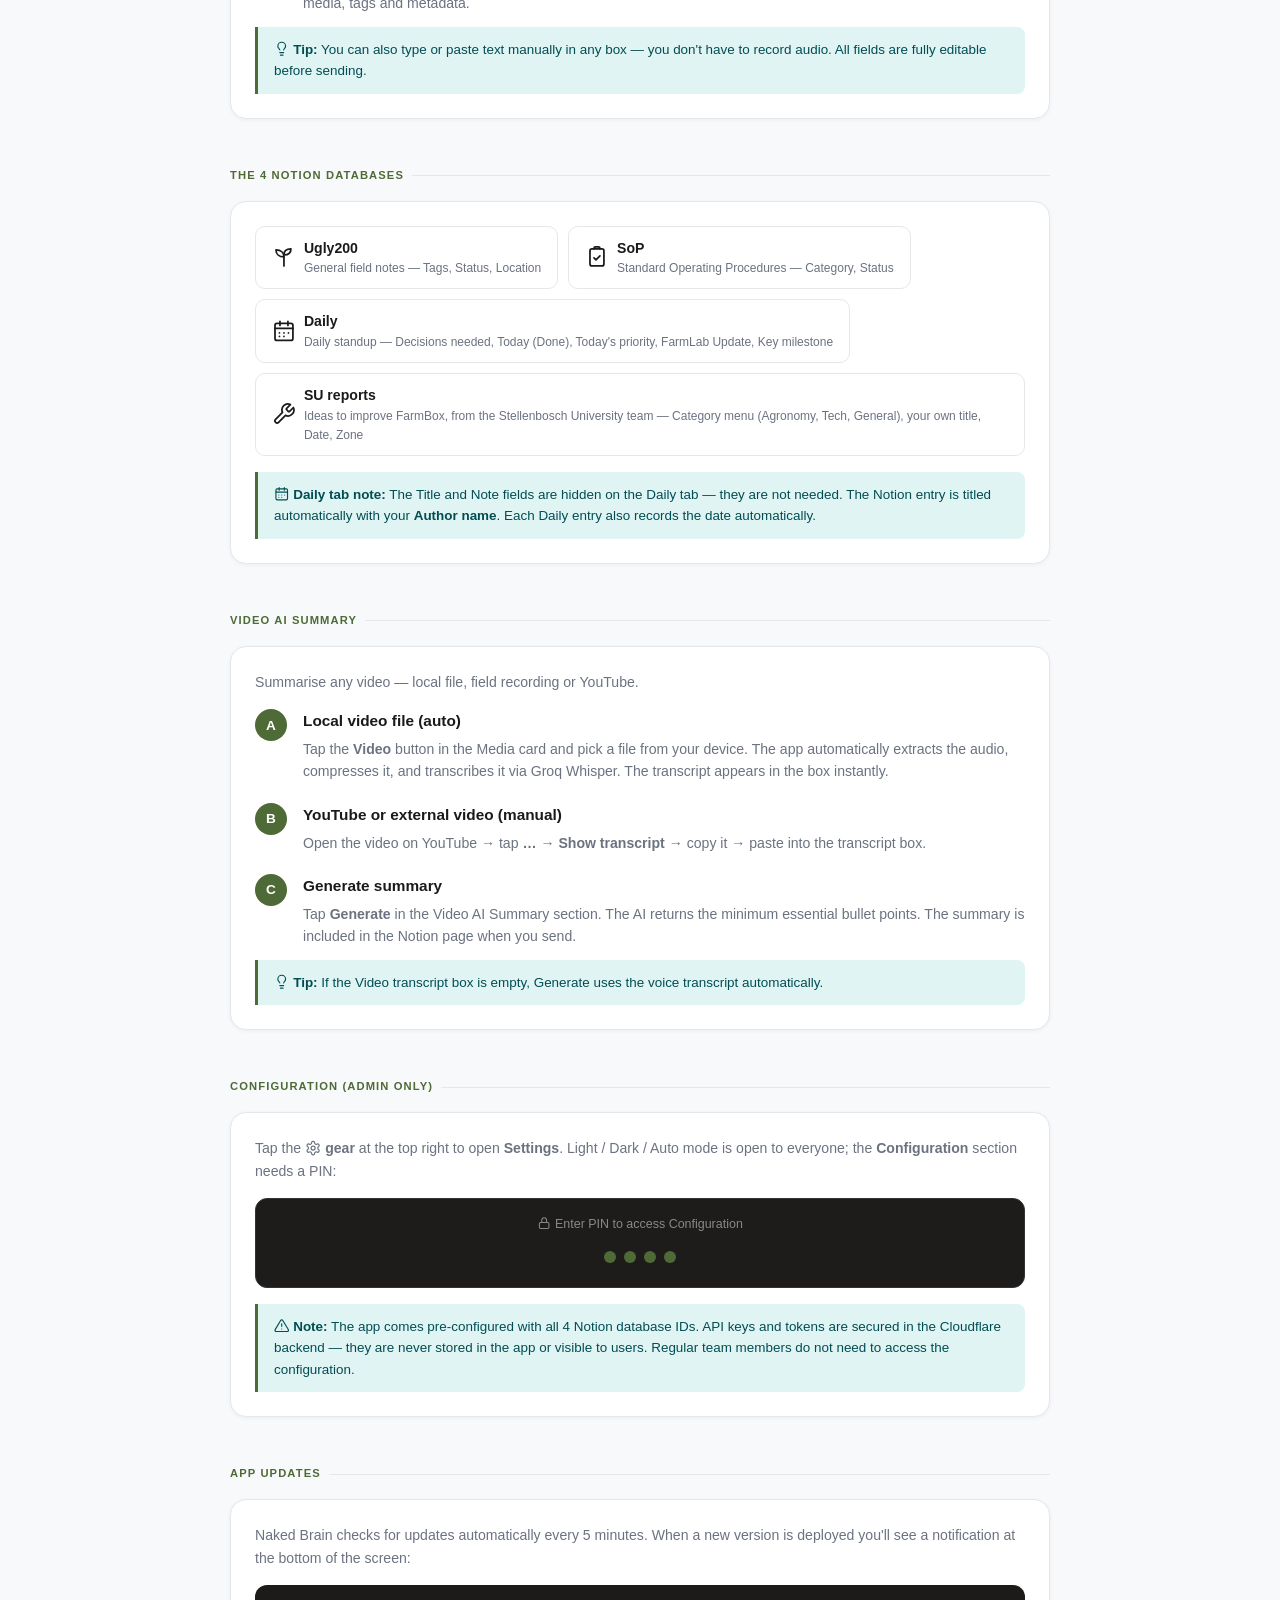
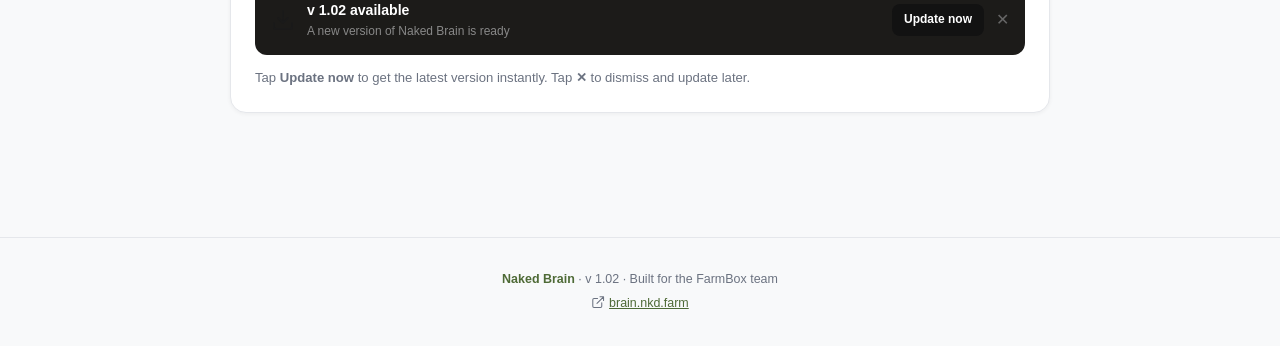
==== commit d3ef5af5: "0.11.125 prepared, NOT pushed: the night review's fixes Two readers went through the whole file (12-" ====
--- a/guide.html
+++ b/guide.html
@@ -138,7 +138,7 @@
   <div class="hero-badges">
     <span class="badge">v 1.02</span>
     <span class="badge">PWA — works offline</span>
-    <span class="badge">5 Notion databases</span>
+    <span class="badge">4 Notion databases</span>
     <span class="badge">AI powered</span>
     <span class="badge"><svg class="ic" viewBox="0 0 24 24" aria-hidden="true"><rect x="4" y="11" width="16" height="10" rx="2"/><path d="M8 11V7a4 4 0 0 1 8 0v4"/></svg> Password protected</span>
   </div>
@@ -246,7 +246,7 @@
           <div class="mock-btn-wrap"><div class="mock-mic"><svg class="ic" viewBox="0 0 24 24" aria-hidden="true"><rect x="9" y="2" width="6" height="12" rx="3"/><path d="M19 10v1a7 7 0 0 1-14 0v-1M12 18v4"/></svg></div></div>
           <div class="mock-status">Tap to record voice note</div>
         </div>
-        <p class="screenshot-caption" style="margin-top:12px">Header with Author button, 5 tabs, Title field and mic button</p>
+        <p class="screenshot-caption" style="margin-top:12px">Header with Author button, 4 tabs, Title field and mic button</p>
       </div>
 
       <div class="card">
@@ -431,9 +431,8 @@
           <div class="pin-dot"></div>
           <div class="pin-dot"></div>
         </div>
-        <p style="margin-top:10px;font-size:0.75rem;color:#4e6a36;font-weight:700">PIN: 1 2 3 4</p>
-      </div>
-      <div class="tip" style="margin-top:16px"><strong><svg class="ic" viewBox="0 0 24 24" aria-hidden="true"><path d="M10.3 3.9 1.8 18a2 2 0 0 0 1.7 3h17a2 2 0 0 0 1.7-3L13.7 3.9a2 2 0 0 0-3.4 0Z"/><path d="M12 9v4M12 17h.01"/></svg> Note:</strong> The app comes pre-configured with all 5 Notion database IDs. API keys and tokens are secured in the Cloudflare backend — they are never stored in the app or visible to users. Regular team members do not need to access the configuration.</div>
+      </div>
+      <div class="tip" style="margin-top:16px"><strong><svg class="ic" viewBox="0 0 24 24" aria-hidden="true"><path d="M10.3 3.9 1.8 18a2 2 0 0 0 1.7 3h17a2 2 0 0 0 1.7-3L13.7 3.9a2 2 0 0 0-3.4 0Z"/><path d="M12 9v4M12 17h.01"/></svg> Note:</strong> The app comes pre-configured with all 4 Notion database IDs. API keys and tokens are secured in the Cloudflare backend — they are never stored in the app or visible to users. Regular team members do not need to access the configuration.</div>
     </div>
   </div>
 
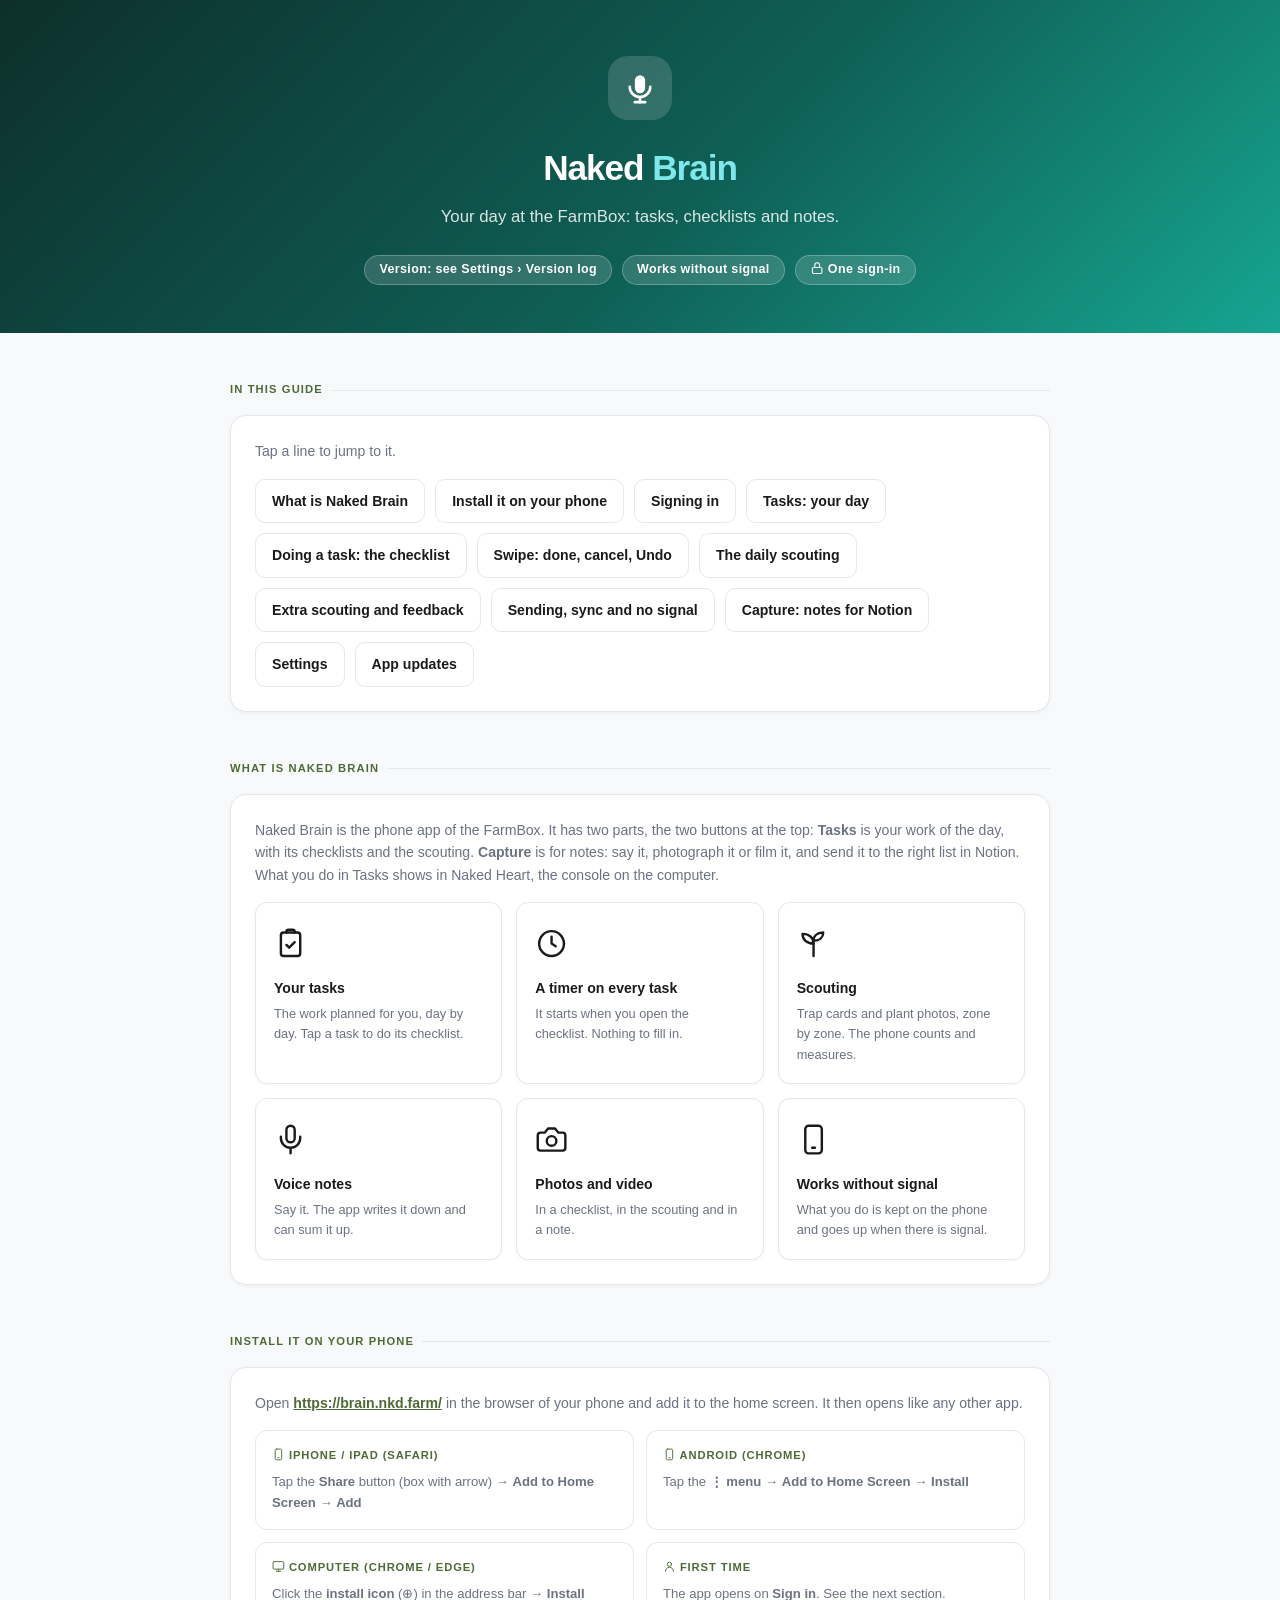
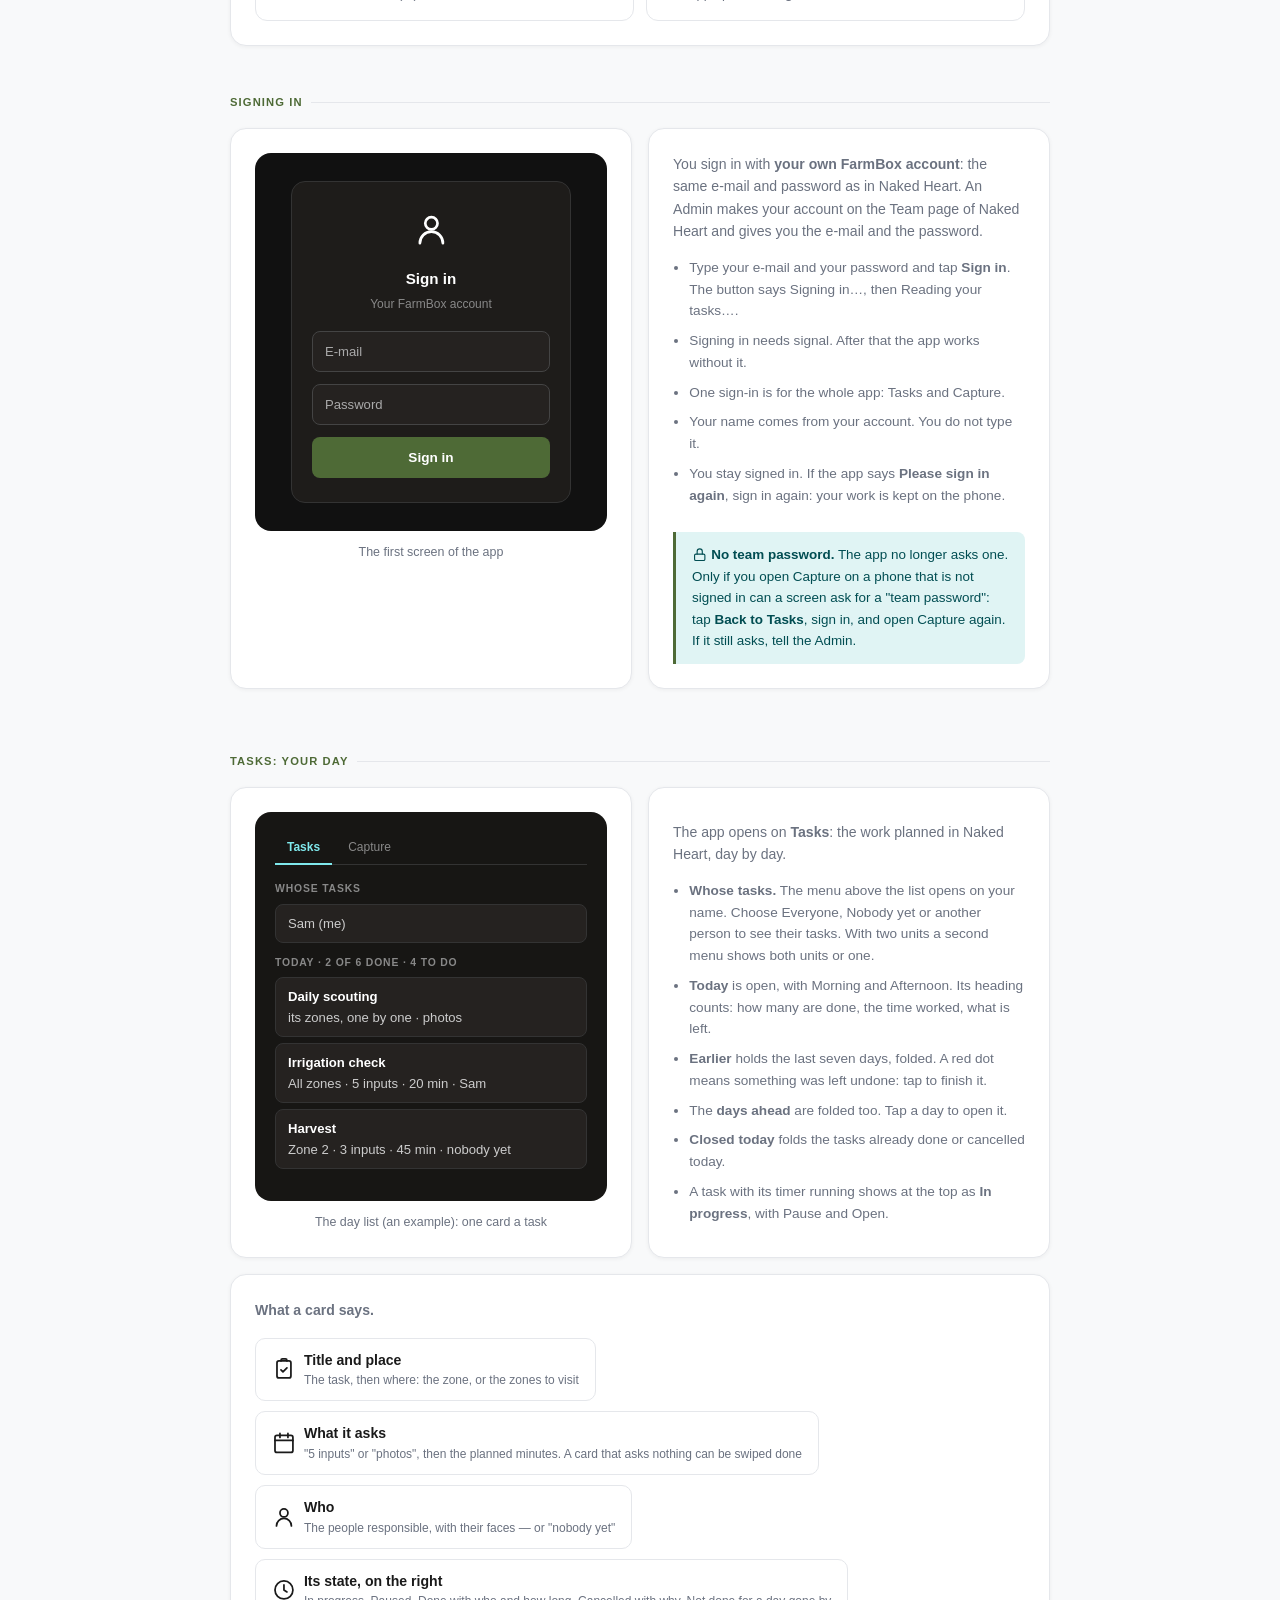
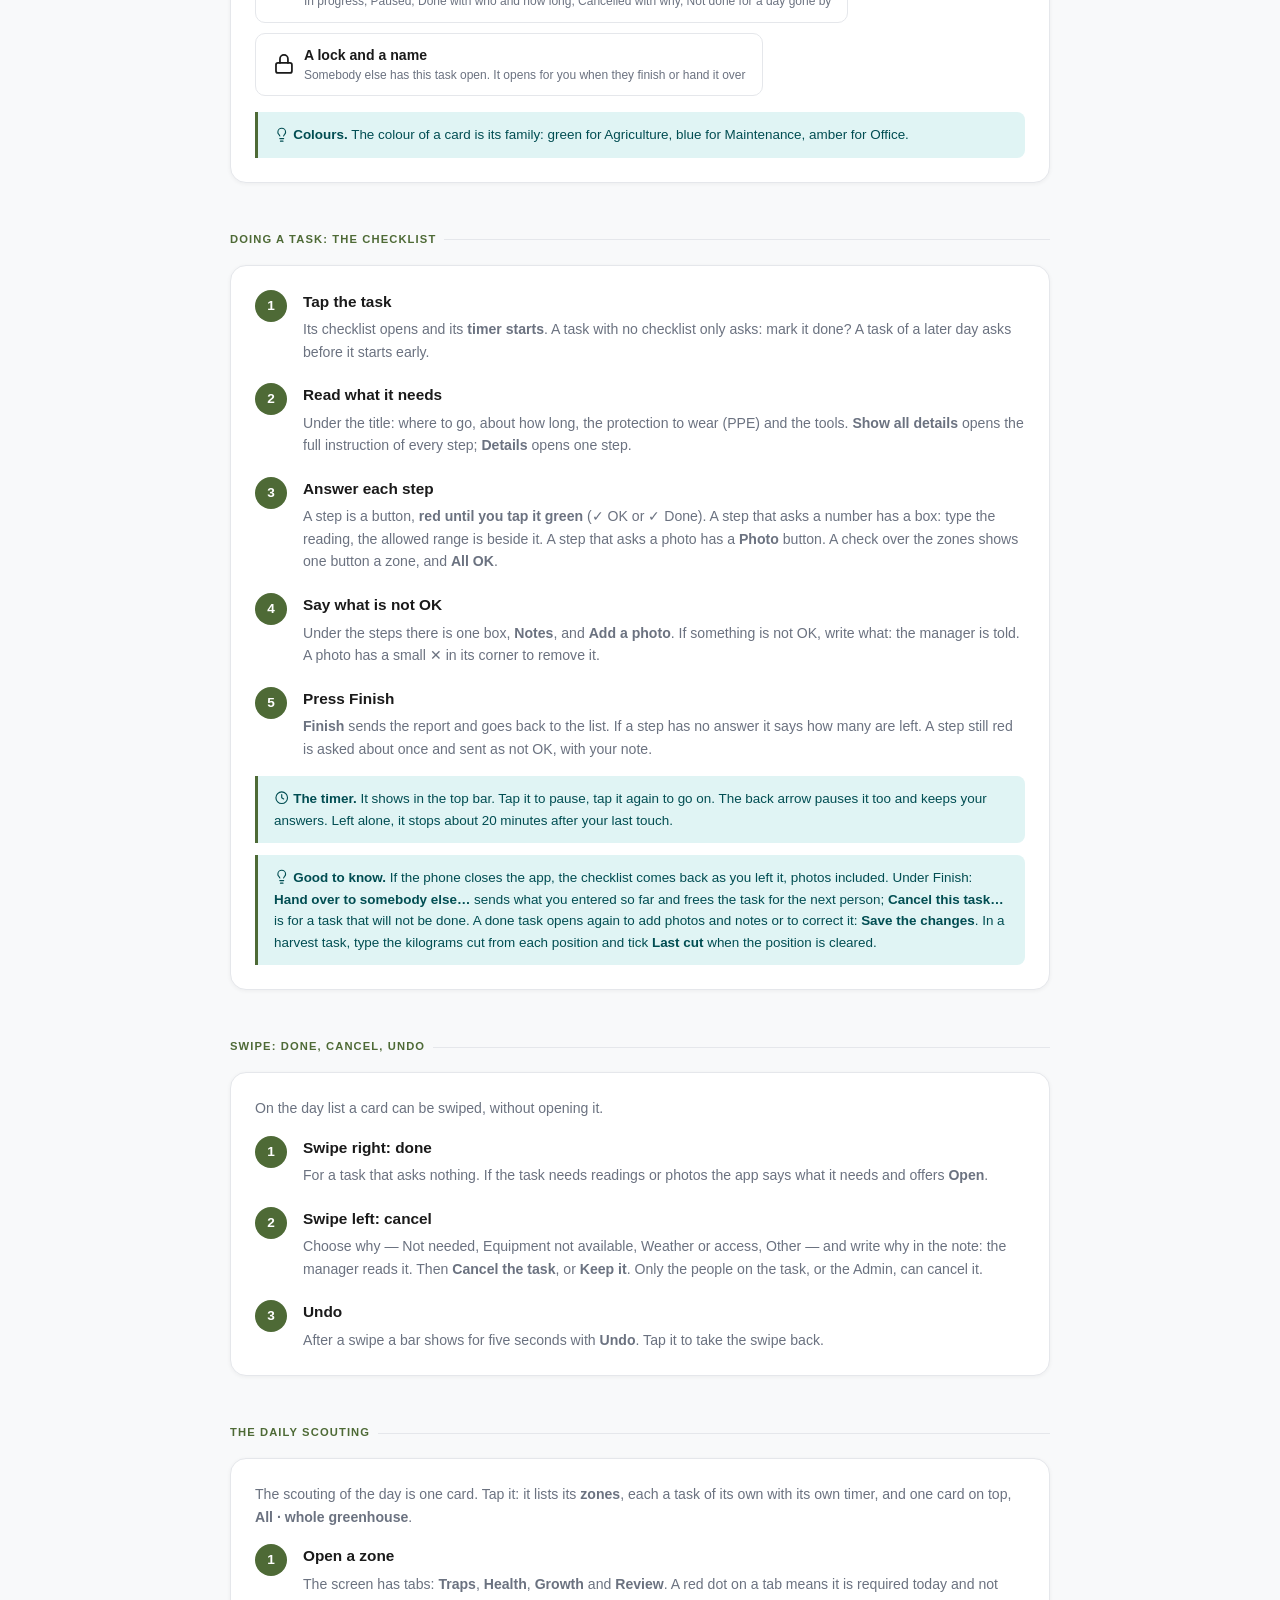
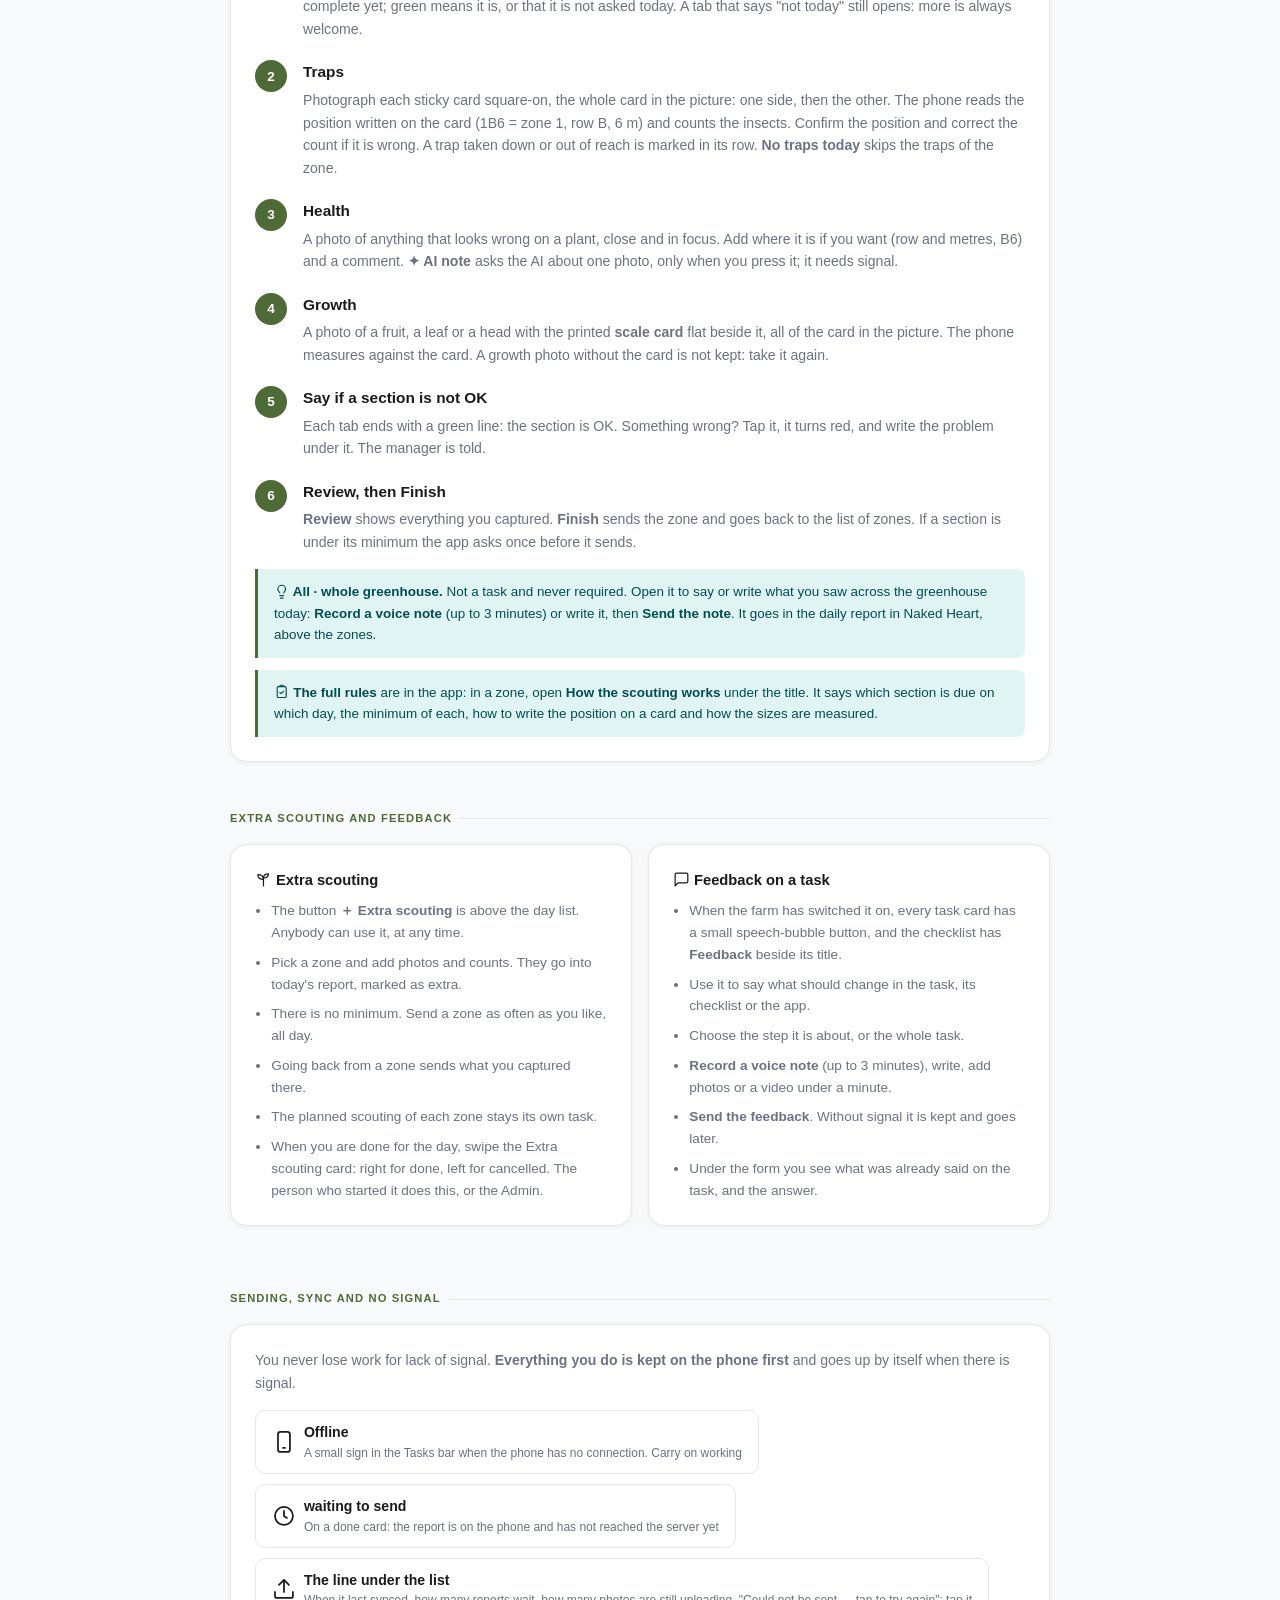
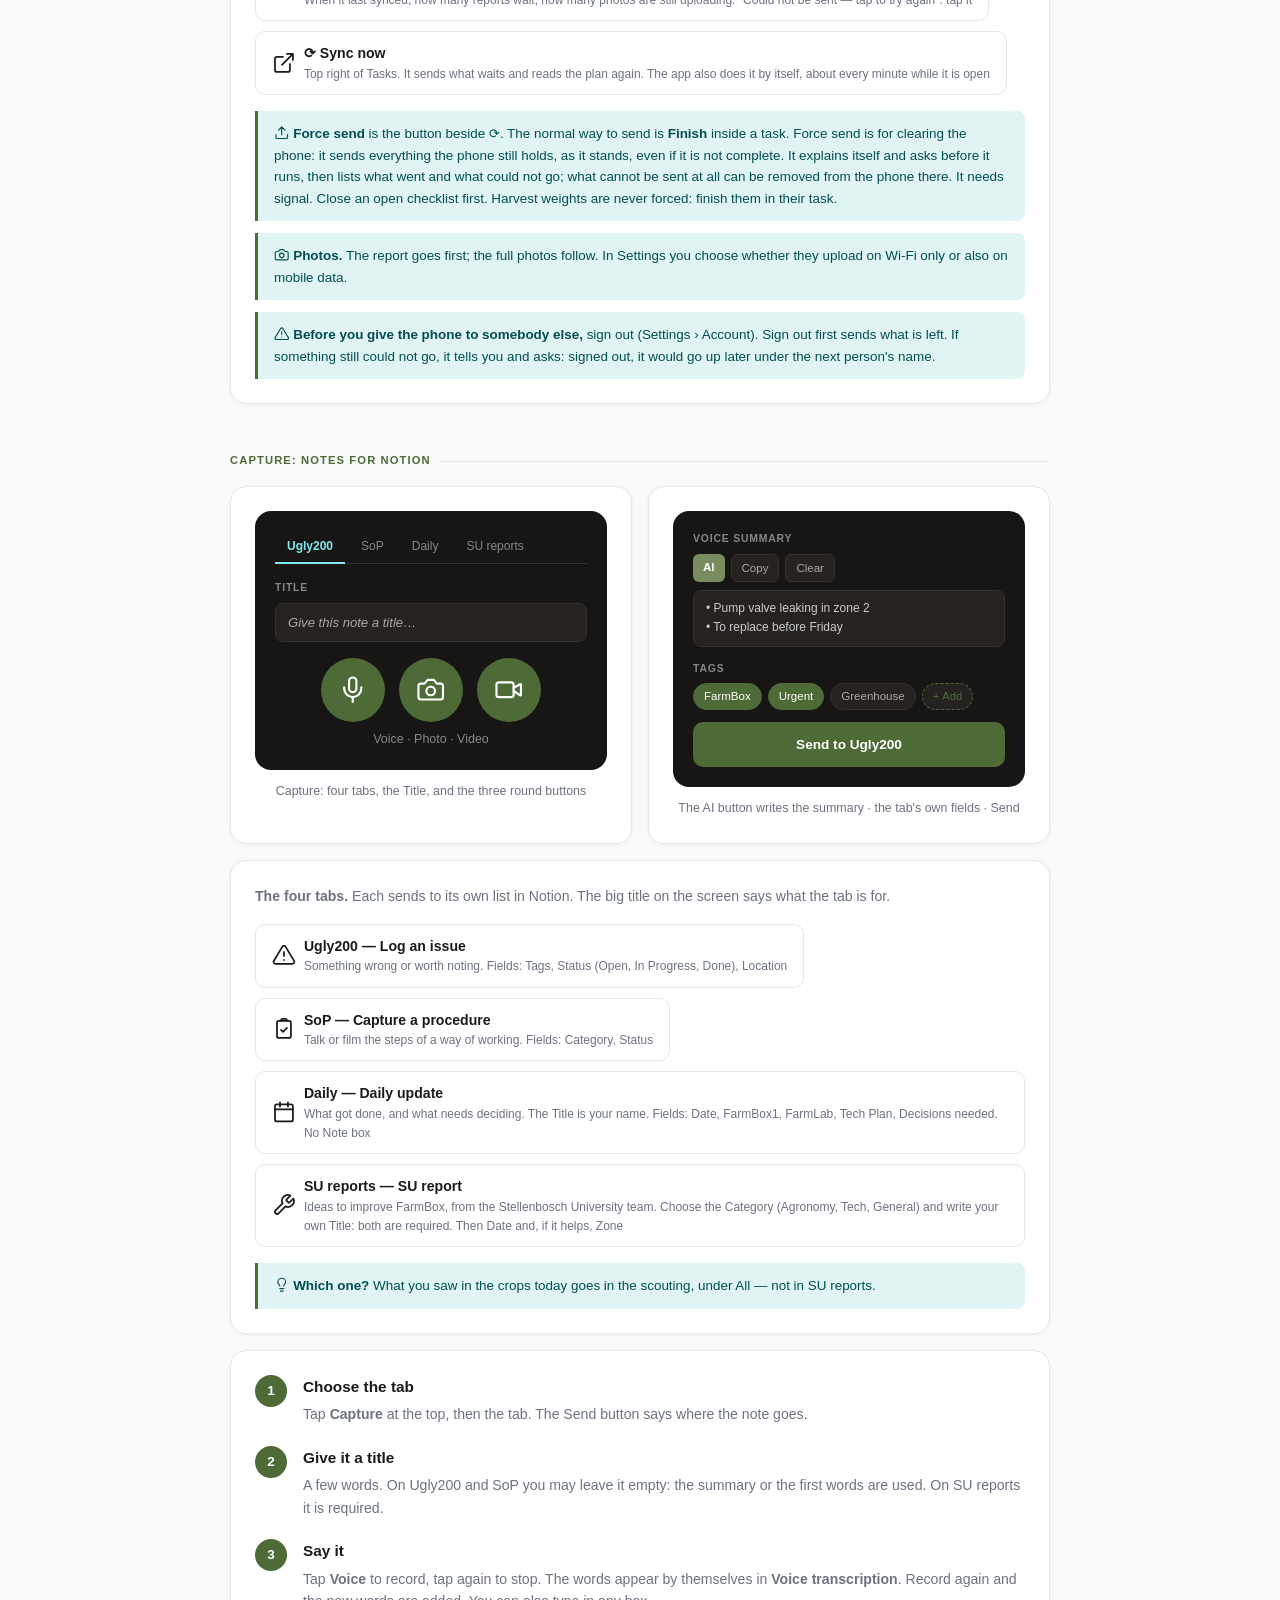
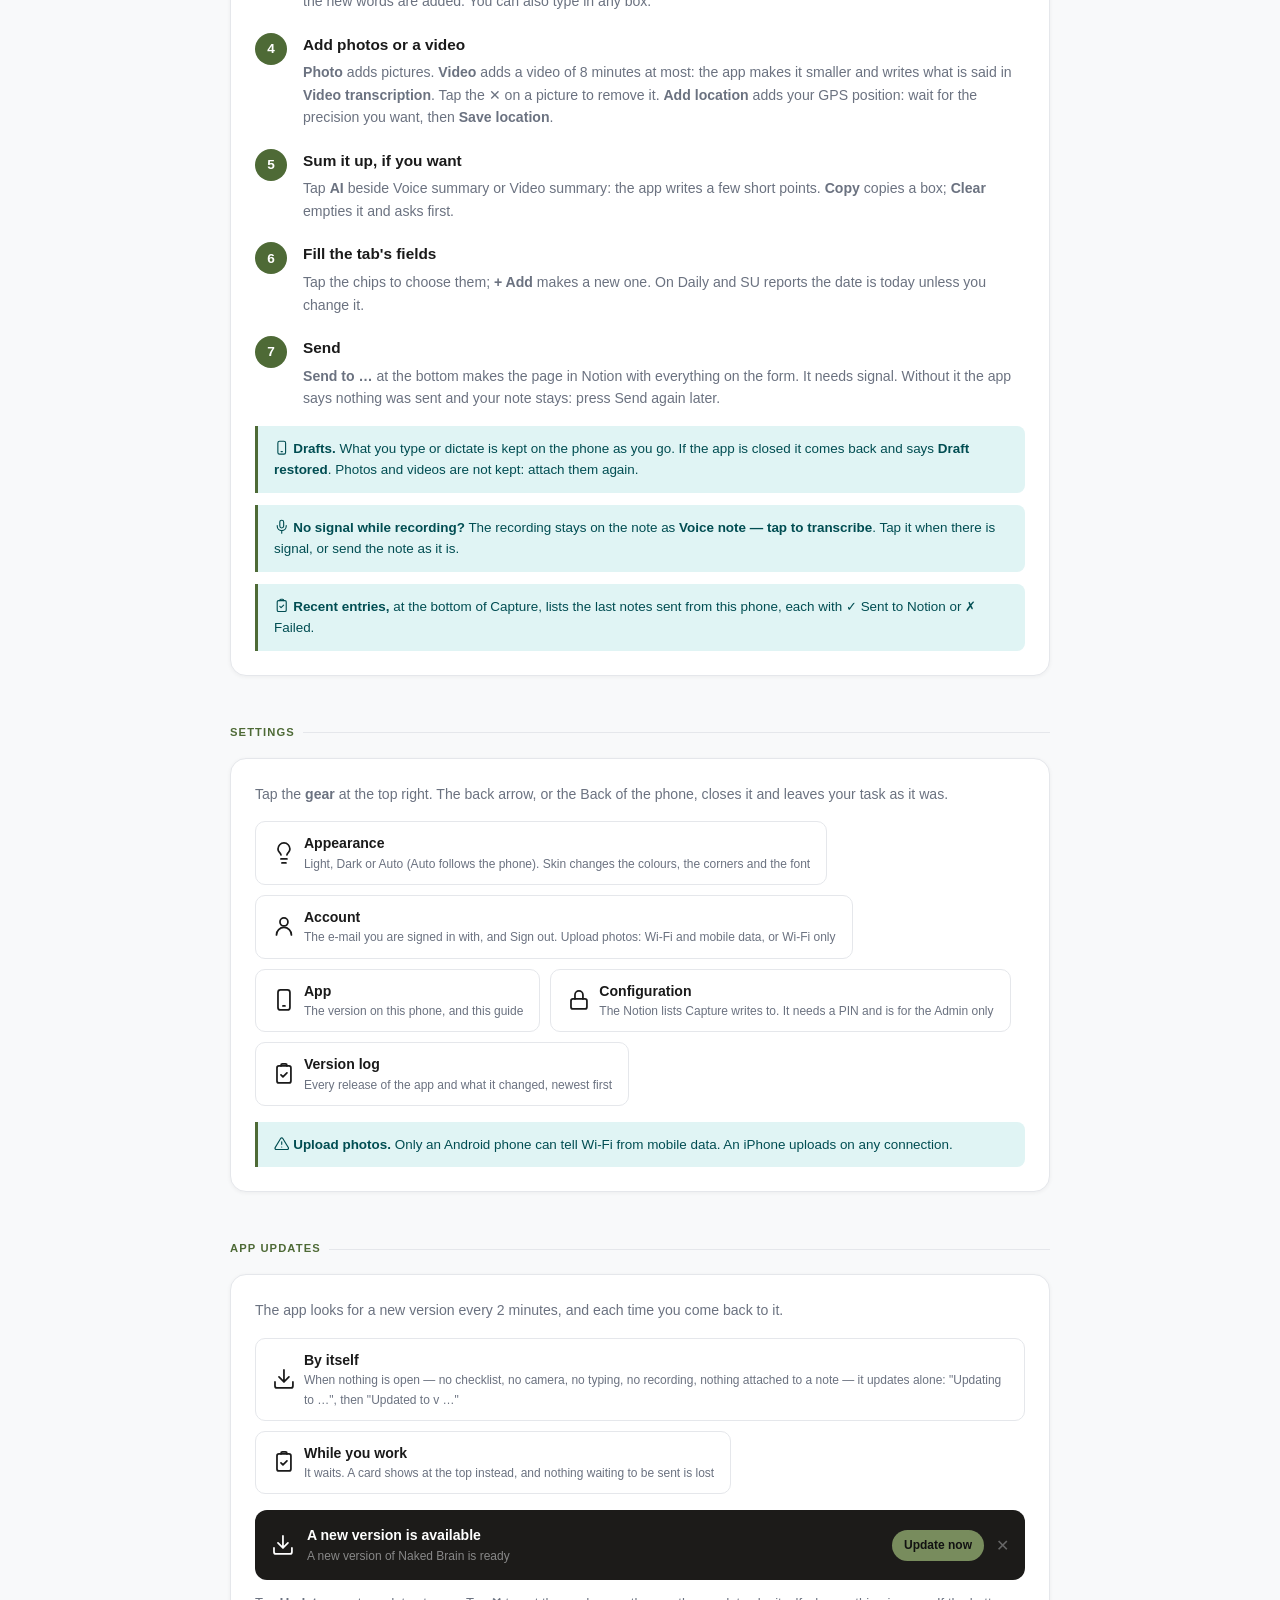
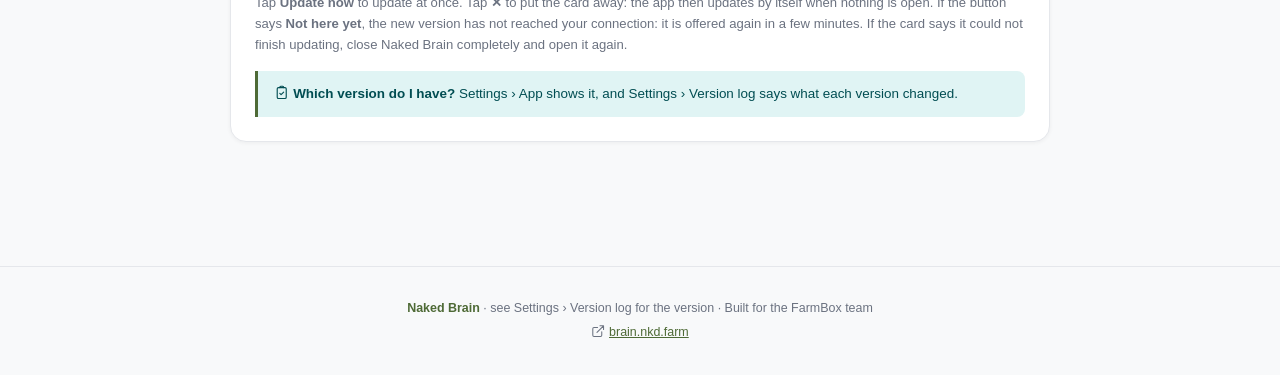
==== commit 811d5e7f: "0.11.126: reports before photos, the app opens without waiting, the guide as the app is The points t" ====
--- a/guide.html
+++ b/guide.html
@@ -136,39 +136,58 @@
   <h1>Naked <span>Brain</span></h1>
   <p>Your day at the FarmBox: tasks, checklists and notes.</p>
   <div class="hero-badges">
-    <span class="badge">v 1.02</span>
-    <span class="badge">PWA — works offline</span>
-    <span class="badge">4 Notion databases</span>
-    <span class="badge">AI powered</span>
-    <span class="badge"><svg class="ic" viewBox="0 0 24 24" aria-hidden="true"><rect x="4" y="11" width="16" height="10" rx="2"/><path d="M8 11V7a4 4 0 0 1 8 0v4"/></svg> Password protected</span>
+    <!-- the version is read from the app on this phone (the script at the end), never typed here -->
+    <span class="badge" data-app-version>Version: see Settings › Version log</span>
+    <span class="badge">Works without signal</span>
+    <span class="badge"><svg class="ic" viewBox="0 0 24 24" aria-hidden="true"><rect x="4" y="11" width="16" height="10" rx="2"/><path d="M8 11V7a4 4 0 0 1 8 0v4"/></svg> One sign-in</span>
   </div>
 </div>
 
 <div class="page">
 
-  <!-- WHAT IS IT -->
-  <div class="section">
+  <!-- CONTENTS -->
+  <div class="section" id="contents">
+    <div class="section-title">In this guide</div>
+    <div class="card">
+      <p style="font-size:0.88rem;color:var(--muted);margin-bottom:16px">Tap a line to jump to it.</p>
+      <div class="tab-pills">
+        <a class="tab-pill" href="#what" style="color:inherit;text-decoration:none"><span class="tab-pill-name">What is Naked Brain</span></a>
+        <a class="tab-pill" href="#install" style="color:inherit;text-decoration:none"><span class="tab-pill-name">Install it on your phone</span></a>
+        <a class="tab-pill" href="#signin" style="color:inherit;text-decoration:none"><span class="tab-pill-name">Signing in</span></a>
+        <a class="tab-pill" href="#tasks" style="color:inherit;text-decoration:none"><span class="tab-pill-name">Tasks: your day</span></a>
+        <a class="tab-pill" href="#checklist" style="color:inherit;text-decoration:none"><span class="tab-pill-name">Doing a task: the checklist</span></a>
+        <a class="tab-pill" href="#swipe" style="color:inherit;text-decoration:none"><span class="tab-pill-name">Swipe: done, cancel, Undo</span></a>
+        <a class="tab-pill" href="#scouting" style="color:inherit;text-decoration:none"><span class="tab-pill-name">The daily scouting</span></a>
+        <a class="tab-pill" href="#extra" style="color:inherit;text-decoration:none"><span class="tab-pill-name">Extra scouting and feedback</span></a>
+        <a class="tab-pill" href="#sending" style="color:inherit;text-decoration:none"><span class="tab-pill-name">Sending, sync and no signal</span></a>
+        <a class="tab-pill" href="#capture" style="color:inherit;text-decoration:none"><span class="tab-pill-name">Capture: notes for Notion</span></a>
+        <a class="tab-pill" href="#settings" style="color:inherit;text-decoration:none"><span class="tab-pill-name">Settings</span></a>
+        <a class="tab-pill" href="#updates" style="color:inherit;text-decoration:none"><span class="tab-pill-name">App updates</span></a>
+      </div>
+    </div>
+  </div>
+
+  <!-- WHAT IS NAKED BRAIN -->
+  <div class="section" id="what">
     <div class="section-title">What is Naked Brain</div>
     <div class="card">
-      <p style="font-size:0.92rem;color:var(--muted);margin-bottom:16px">
-        Naked Brain is a Progressive Web App (PWA) that lets any team member record a voice note in the field, auto-transcribe it with AI, generate a summary, attach photos or videos, and send everything directly to the right Notion database — no typing required.
-      </p>
+      <p style="font-size:0.88rem;color:var(--muted);margin-bottom:16px">Naked Brain is the phone app of the FarmBox. It has two parts, the two buttons at the top: <strong>Tasks</strong> is your work of the day, with its checklists and the scouting. <strong>Capture</strong> is for notes: say it, photograph it or film it, and send it to the right list in Notion. What you do in Tasks shows in Naked Heart, the console on the computer.</p>
       <div class="features">
-        <div class="feature"><div class="feature-icon"><svg class="ic" viewBox="0 0 24 24" aria-hidden="true"><rect x="9" y="2" width="6" height="12" rx="3"/><path d="M19 10v1a7 7 0 0 1-14 0v-1M12 18v4"/></svg></div><h3>Voice Recording</h3><p>One tap to record. Auto-transcribed via Groq Whisper.</p></div>
-        <div class="feature"><div class="feature-icon">✦</div><h3>AI Summary</h3><p>Groq LLaMA generates the minimum bullet points needed to capture the key information.</p></div>
-        <div class="feature"><div class="feature-icon"><svg class="ic" viewBox="0 0 24 24" aria-hidden="true"><path d="M14.5 4h-5L7 7H4a2 2 0 0 0-2 2v9a2 2 0 0 0 2 2h16a2 2 0 0 0 2-2V9a2 2 0 0 0-2-2h-3Z"/><circle cx="12" cy="13" r="3.5"/></svg></div><h3>Photo & Video</h3><p>Attach field photos and videos. Videos are auto-transcribed and compressed on upload.</p></div>
-        <div class="feature"><div class="feature-icon"><svg class="ic" viewBox="0 0 24 24" aria-hidden="true"><path d="m16 13 5.2 3.5a.5.5 0 0 0 .8-.4V7.9a.5.5 0 0 0-.8-.4L16 10.5"/><rect x="2" y="6" width="14" height="12" rx="2"/></svg></div><h3>Video Summary</h3><p>Upload a local video or paste a YouTube transcript — AI summarises it instantly.</p></div>
-        <div class="feature"><div class="feature-icon"><svg class="ic" viewBox="0 0 24 24" aria-hidden="true"><rect x="6" y="2" width="12" height="20" rx="2.5"/><path d="M11 18h2"/></svg></div><h3>Works Offline</h3><p>Installs on your phone. Works without internet (submit when back online).</p></div>
-        <div class="feature"><div class="feature-icon"><svg class="ic" viewBox="0 0 24 24" aria-hidden="true"><rect x="4" y="11" width="16" height="10" rx="2"/><path d="M8 11V7a4 4 0 0 1 8 0v4"/></svg></div><h3>Password Protected</h3><p>Team password required on first launch. Only authorised users can send to Notion.</p></div>
-      </div>
-    </div>
-  </div>
-
-  <!-- INSTALL -->
-  <div class="section">
-    <div class="section-title">Installation — Add to Home Screen</div>
-    <div class="card">
-      <p style="font-size:0.88rem;color:var(--muted);margin-bottom:16px">Open <a href="https://brain.nkd.farm/" style="color:var(--primary);font-weight:700;text-decoration:underline">https://brain.nkd.farm/</a> in your browser and install it as an app:</p>
+        <div class="feature"><div class="feature-icon"><svg class="ic" viewBox="0 0 24 24" aria-hidden="true"><rect x="5" y="4" width="14" height="17" rx="2"/><path d="M9 4V3.5A1.5 1.5 0 0 1 10.5 2h3A1.5 1.5 0 0 1 15 3.5V4"/><path d="m9 13 2 2 4-4"/></svg></div><h3>Your tasks</h3><p>The work planned for you, day by day. Tap a task to do its checklist.</p></div>
+        <div class="feature"><div class="feature-icon"><svg class="ic" viewBox="0 0 24 24" aria-hidden="true"><circle cx="12" cy="12" r="9"/><path d="M12 7v5l3 2"/></svg></div><h3>A timer on every task</h3><p>It starts when you open the checklist. Nothing to fill in.</p></div>
+        <div class="feature"><div class="feature-icon"><svg class="ic" viewBox="0 0 24 24" aria-hidden="true"><path d="M12 21v-9"/><path d="M12 12C12 8 9 5 4 5c0 4 3 7 8 7Z"/><path d="M12 10c0-3.5 2.5-6 7-6 0 3.5-2.5 6-7 6Z"/></svg></div><h3>Scouting</h3><p>Trap cards and plant photos, zone by zone. The phone counts and measures.</p></div>
+        <div class="feature"><div class="feature-icon"><svg class="ic" viewBox="0 0 24 24" aria-hidden="true"><rect x="9" y="2" width="6" height="12" rx="3"/><path d="M19 10v1a7 7 0 0 1-14 0v-1M12 18v4"/></svg></div><h3>Voice notes</h3><p>Say it. The app writes it down and can sum it up.</p></div>
+        <div class="feature"><div class="feature-icon"><svg class="ic" viewBox="0 0 24 24" aria-hidden="true"><path d="M14.5 4h-5L7 7H4a2 2 0 0 0-2 2v9a2 2 0 0 0 2 2h16a2 2 0 0 0 2-2V9a2 2 0 0 0-2-2h-3Z"/><circle cx="12" cy="13" r="3.5"/></svg></div><h3>Photos and video</h3><p>In a checklist, in the scouting and in a note.</p></div>
+        <div class="feature"><div class="feature-icon"><svg class="ic" viewBox="0 0 24 24" aria-hidden="true"><rect x="6" y="2" width="12" height="20" rx="2.5"/><path d="M11 18h2"/></svg></div><h3>Works without signal</h3><p>What you do is kept on the phone and goes up when there is signal.</p></div>
+      </div>
+    </div>
+  </div>
+
+  <!-- INSTALL IT ON YOUR PHONE -->
+  <div class="section" id="install">
+    <div class="section-title">Install it on your phone</div>
+    <div class="card">
+      <p style="font-size:0.88rem;color:var(--muted);margin-bottom:16px">Open <a href="https://brain.nkd.farm/" style="color:var(--primary);font-weight:700;text-decoration:underline">https://brain.nkd.farm/</a> in the browser of your phone and add it to the home screen. It then opens like any other app.</p>
       <div class="install-steps">
         <div class="install-step">
           <div class="os"><svg class="ic" viewBox="0 0 24 24" aria-hidden="true"><rect x="6" y="2" width="12" height="20" rx="2.5"/><path d="M11 18h2"/></svg> iPhone / iPad (Safari)</div>
@@ -179,60 +198,333 @@
           <p>Tap the <strong>⋮ menu</strong> → <strong>Add to Home Screen</strong> → <strong>Install</strong></p>
         </div>
         <div class="install-step">
-          <div class="os"><svg class="ic" viewBox="0 0 24 24" aria-hidden="true"><rect x="2" y="3" width="20" height="14" rx="2"/><path d="M8 21h8M12 17v4"/></svg> Desktop (Chrome / Edge)</div>
+          <div class="os"><svg class="ic" viewBox="0 0 24 24" aria-hidden="true"><rect x="2" y="3" width="20" height="14" rx="2"/><path d="M8 21h8M12 17v4"/></svg> Computer (Chrome / Edge)</div>
           <p>Click the <strong>install icon</strong> (⊕) in the address bar → <strong>Install</strong></p>
         </div>
         <div class="install-step">
-          <div class="os"><svg class="ic" viewBox="0 0 24 24" aria-hidden="true"><rect x="4" y="11" width="16" height="10" rx="2"/><path d="M8 11V7a4 4 0 0 1 8 0v4"/></svg> First launch</div>
-          <p>Enter the <strong>team password</strong> when prompted. It is saved — you won't need to enter it again unless it changes.</p>
-        </div>
-      </div>
-    </div>
-  </div>
-
-  <!-- PASSWORD -->
-  <div class="section">
-    <div class="section-title">Team Password</div>
+          <div class="os"><svg class="ic" viewBox="0 0 24 24" aria-hidden="true"><circle cx="12" cy="8" r="4"/><path d="M4.5 21a7.5 7.5 0 0 1 15 0"/></svg> First time</div>
+          <p>The app opens on <strong>Sign in</strong>. See the next section.</p>
+        </div>
+      </div>
+    </div>
+  </div>
+
+  <!-- SIGNING IN -->
+  <div class="section" id="signin">
+    <div class="section-title">Signing in</div>
     <div class="card-row">
       <div class="card">
         <div class="pw-mock">
           <div class="pw-mock-card">
-            <div class="pw-mock-icon"><svg class="ic" viewBox="0 0 24 24" aria-hidden="true"><rect x="4" y="11" width="16" height="10" rx="2"/><path d="M8 11V7a4 4 0 0 1 8 0v4"/></svg></div>
-            <div class="pw-mock-title">Naked Brain</div>
-            <div class="pw-mock-sub">Enter your team password to continue</div>
-            <div class="pw-mock-input">••••••••••••</div>
-            <div class="pw-mock-btn">Unlock</div>
-          </div>
-        </div>
-        <p class="screenshot-caption" style="margin-top:12px">Password gate — shown on first launch</p>
+            <div class="pw-mock-icon"><svg class="ic" viewBox="0 0 24 24" aria-hidden="true"><circle cx="12" cy="8" r="4"/><path d="M4.5 21a7.5 7.5 0 0 1 15 0"/></svg></div>
+            <div class="pw-mock-title">Sign in</div>
+            <div class="pw-mock-sub">Your FarmBox account</div>
+            <div class="pw-mock-input">E-mail</div>
+            <div class="pw-mock-input">Password</div>
+            <div class="pw-mock-btn">Sign in</div>
+          </div>
+        </div>
+        <p class="screenshot-caption" style="margin-top:12px">The first screen of the app</p>
       </div>
       <div class="card" style="display:flex;flex-direction:column;justify-content:center;gap:14px">
-        <p style="font-size:0.88rem;color:var(--muted)">The app requires a <strong>team password</strong> before any data can be sent to Notion. This prevents unauthorised use even if someone finds the app URL.</p>
+        <p style="font-size:0.88rem;color:var(--muted)">You sign in with <strong>your own FarmBox account</strong>: the same e-mail and password as in Naked Heart. An Admin makes your account on the Team page of Naked Heart and gives you the e-mail and the password.</p>
         <ul style="font-size:0.85rem;color:var(--muted);padding-left:1.2em;display:flex;flex-direction:column;gap:8px">
-          <li>Enter the password once → it is stored on your device</li>
-          <li>No re-entry needed on future launches</li>
-          <li>If the password changes, the gate reappears automatically</li>
-          <li>The password is never visible in the app source code — it lives only in Cloudflare</li>
+          <li>Type your e-mail and your password and tap <strong>Sign in</strong>. The button says Signing in…, then Reading your tasks….</li>
+          <li>Signing in needs signal. After that the app works without it.</li>
+          <li>One sign-in is for the whole app: Tasks and Capture.</li>
+          <li>Your name comes from your account. You do not type it.</li>
+          <li>You stay signed in. If the app says <strong>Please sign in again</strong>, sign in again: your work is kept on the phone.</li>
         </ul>
-        <div class="tip"><strong><svg class="ic" viewBox="0 0 24 24" aria-hidden="true"><rect x="4" y="11" width="16" height="10" rx="2"/><path d="M8 11V7a4 4 0 0 1 8 0v4"/></svg> Ask your admin</strong> for the team password if you don't have it.</div>
-      </div>
-    </div>
-  </div>
-
-  <!-- INTERFACE -->
-  <div class="section">
-    <div class="section-title">App Interface</div>
-
+        <div class="tip"><strong><svg class="ic" viewBox="0 0 24 24" aria-hidden="true"><rect x="4" y="11" width="16" height="10" rx="2"/><path d="M8 11V7a4 4 0 0 1 8 0v4"/></svg> No team password.</strong> The app no longer asks one. Only if you open Capture on a phone that is not signed in can a screen ask for a "team password": tap <strong>Back to Tasks</strong>, sign in, and open Capture again. If it still asks, tell the Admin.</div>
+      </div>
+    </div>
+  </div>
+
+  <!-- TASKS: YOUR DAY -->
+  <div class="section" id="tasks">
+    <div class="section-title">Tasks: your day</div>
     <div class="card-row">
       <div class="card">
         <div class="mock">
-          <div class="mock-header">
-            <div class="mock-logo"><svg class="ic" viewBox="0 0 24 24" aria-hidden="true"><rect x="9" y="2" width="6" height="12" rx="3"/><path d="M19 10v1a7 7 0 0 1-14 0v-1M12 18v4"/></svg></div>
-            <div>
-              <div class="mock-title">Naked <span>Brain</span></div>
-            </div>
-            <div style="margin-left:auto;background:#121212;border-radius:99px;padding:4px 10px;font-size:0.7rem;font-weight:700">Enter Author</div>
-          </div>
+          <div class="mock-tabs">
+            <div class="mock-tab active">Tasks</div>
+            <div class="mock-tab">Capture</div>
+          </div>
+          <div class="mock-field">
+            <div class="mock-label">Whose tasks</div>
+            <div class="mock-input" style="font-style:normal;color:#ccc">Sam (me)</div>
+          </div>
+          <div class="mock-field">
+            <div class="mock-label">Today · 2 of 6 done · 4 to do</div>
+            <div class="mock-input" style="font-style:normal;color:#ccc;margin-bottom:6px"><strong style="color:#fff">Daily scouting</strong><br>its zones, one by one · photos</div>
+            <div class="mock-input" style="font-style:normal;color:#ccc;margin-bottom:6px"><strong style="color:#fff">Irrigation check</strong><br>All zones · 5 inputs · 20 min · Sam</div>
+            <div class="mock-input" style="font-style:normal;color:#ccc"><strong style="color:#fff">Harvest</strong><br>Zone 2 · 3 inputs · 45 min · nobody yet</div>
+          </div>
+        </div>
+        <p class="screenshot-caption" style="margin-top:12px">The day list (an example): one card a task</p>
+      </div>
+      <div class="card" style="display:flex;flex-direction:column;justify-content:center;gap:14px">
+        <p style="font-size:0.88rem;color:var(--muted)">The app opens on <strong>Tasks</strong>: the work planned in Naked Heart, day by day.</p>
+        <ul style="font-size:0.85rem;color:var(--muted);padding-left:1.2em;display:flex;flex-direction:column;gap:8px">
+          <li><strong>Whose tasks.</strong> The menu above the list opens on your name. Choose Everyone, Nobody yet or another person to see their tasks. With two units a second menu shows both units or one.</li>
+          <li><strong>Today</strong> is open, with Morning and Afternoon. Its heading counts: how many are done, the time worked, what is left.</li>
+          <li><strong>Earlier</strong> holds the last seven days, folded. A red dot means something was left undone: tap to finish it.</li>
+          <li>The <strong>days ahead</strong> are folded too. Tap a day to open it.</li>
+          <li><strong>Closed today</strong> folds the tasks already done or cancelled today.</li>
+          <li>A task with its timer running shows at the top as <strong>In progress</strong>, with Pause and Open.</li>
+        </ul>
+      </div>
+    </div>
+    <div class="card">
+      <p style="font-size:0.88rem;color:var(--muted);margin-bottom:16px"><strong>What a card says.</strong></p>
+      <div class="tab-pills">
+        <div class="tab-pill">
+          <div class="tab-pill-icon"><svg class="ic" viewBox="0 0 24 24" aria-hidden="true"><rect x="5" y="4" width="14" height="17" rx="2"/><path d="M9 4V3.5A1.5 1.5 0 0 1 10.5 2h3A1.5 1.5 0 0 1 15 3.5V4"/><path d="m9 13 2 2 4-4"/></svg></div>
+          <div class="tab-pill-body">
+            <div class="tab-pill-name">Title and place</div>
+            <div class="tab-pill-desc">The task, then where: the zone, or the zones to visit</div>
+          </div>
+        </div>
+        <div class="tab-pill">
+          <div class="tab-pill-icon"><svg class="ic" viewBox="0 0 24 24" aria-hidden="true"><rect x="3" y="4.5" width="18" height="17" rx="2"/><path d="M3 9.5h18M8 2.5v4M16 2.5v4"/></svg></div>
+          <div class="tab-pill-body">
+            <div class="tab-pill-name">What it asks</div>
+            <div class="tab-pill-desc">"5 inputs" or "photos", then the planned minutes. A card that asks nothing can be swiped done</div>
+          </div>
+        </div>
+        <div class="tab-pill">
+          <div class="tab-pill-icon"><svg class="ic" viewBox="0 0 24 24" aria-hidden="true"><circle cx="12" cy="8" r="4"/><path d="M4.5 21a7.5 7.5 0 0 1 15 0"/></svg></div>
+          <div class="tab-pill-body">
+            <div class="tab-pill-name">Who</div>
+            <div class="tab-pill-desc">The people responsible, with their faces — or "nobody yet"</div>
+          </div>
+        </div>
+        <div class="tab-pill">
+          <div class="tab-pill-icon"><svg class="ic" viewBox="0 0 24 24" aria-hidden="true"><circle cx="12" cy="12" r="9"/><path d="M12 7v5l3 2"/></svg></div>
+          <div class="tab-pill-body">
+            <div class="tab-pill-name">Its state, on the right</div>
+            <div class="tab-pill-desc">In progress, Paused, Done with who and how long, Cancelled with why, Not done for a day gone by</div>
+          </div>
+        </div>
+        <div class="tab-pill">
+          <div class="tab-pill-icon"><svg class="ic" viewBox="0 0 24 24" aria-hidden="true"><rect x="4" y="11" width="16" height="10" rx="2"/><path d="M8 11V7a4 4 0 0 1 8 0v4"/></svg></div>
+          <div class="tab-pill-body">
+            <div class="tab-pill-name">A lock and a name</div>
+            <div class="tab-pill-desc">Somebody else has this task open. It opens for you when they finish or hand it over</div>
+          </div>
+        </div>
+      </div>
+      <div class="tip" style="margin-top:16px"><strong><svg class="ic" viewBox="0 0 24 24" aria-hidden="true"><path d="M15 14c.2-1 .7-1.7 1.5-2.5A5.6 5.6 0 0 0 18 8 6 6 0 0 0 6 8c0 1 .2 2.2 1.5 3.5.7.7 1.3 1.5 1.5 2.5"/><path d="M9 18h6M10 22h4"/></svg> Colours.</strong> The colour of a card is its family: green for Agriculture, blue for Maintenance, amber for Office.</div>
+    </div>
+  </div>
+
+  <!-- DOING A TASK: THE CHECKLIST -->
+  <div class="section" id="checklist">
+    <div class="section-title">Doing a task: the checklist</div>
+    <div class="card">
+      <div class="steps">
+        <div class="step">
+          <div class="step-num">1</div>
+          <div class="step-body">
+            <h3>Tap the task</h3>
+            <p>Its checklist opens and its <strong>timer starts</strong>. A task with no checklist only asks: mark it done? A task of a later day asks before it starts early.</p>
+          </div>
+        </div>
+        <div class="step">
+          <div class="step-num">2</div>
+          <div class="step-body">
+            <h3>Read what it needs</h3>
+            <p>Under the title: where to go, about how long, the protection to wear (PPE) and the tools. <strong>Show all details</strong> opens the full instruction of every step; <strong>Details</strong> opens one step.</p>
+          </div>
+        </div>
+        <div class="step">
+          <div class="step-num">3</div>
+          <div class="step-body">
+            <h3>Answer each step</h3>
+            <p>A step is a button, <strong>red until you tap it green</strong> (✓ OK or ✓ Done). A step that asks a number has a box: type the reading, the allowed range is beside it. A step that asks a photo has a <strong>Photo</strong> button. A check over the zones shows one button a zone, and <strong>All OK</strong>.</p>
+          </div>
+        </div>
+        <div class="step">
+          <div class="step-num">4</div>
+          <div class="step-body">
+            <h3>Say what is not OK</h3>
+            <p>Under the steps there is one box, <strong>Notes</strong>, and <strong>Add a photo</strong>. If something is not OK, write what: the manager is told. A photo has a small ✕ in its corner to remove it.</p>
+          </div>
+        </div>
+        <div class="step">
+          <div class="step-num">5</div>
+          <div class="step-body">
+            <h3>Press Finish</h3>
+            <p><strong>Finish</strong> sends the report and goes back to the list. If a step has no answer it says how many are left. A step still red is asked about once and sent as not OK, with your note.</p>
+          </div>
+        </div>
+      </div>
+      <div class="tip" style="margin-top:16px"><strong><svg class="ic" viewBox="0 0 24 24" aria-hidden="true"><circle cx="12" cy="12" r="9"/><path d="M12 7v5l3 2"/></svg> The timer.</strong> It shows in the top bar. Tap it to pause, tap it again to go on. The back arrow pauses it too and keeps your answers. Left alone, it stops about 20 minutes after your last touch.</div>
+      <div class="tip"><strong><svg class="ic" viewBox="0 0 24 24" aria-hidden="true"><path d="M15 14c.2-1 .7-1.7 1.5-2.5A5.6 5.6 0 0 0 18 8 6 6 0 0 0 6 8c0 1 .2 2.2 1.5 3.5.7.7 1.3 1.5 1.5 2.5"/><path d="M9 18h6M10 22h4"/></svg> Good to know.</strong> If the phone closes the app, the checklist comes back as you left it, photos included. Under Finish: <strong>Hand over to somebody else…</strong> sends what you entered so far and frees the task for the next person; <strong>Cancel this task…</strong> is for a task that will not be done. A done task opens again to add photos and notes or to correct it: <strong>Save the changes</strong>. In a harvest task, type the kilograms cut from each position and tick <strong>Last cut</strong> when the position is cleared.</div>
+    </div>
+  </div>
+
+  <!-- SWIPE: DONE, CANCEL, UNDO -->
+  <div class="section" id="swipe">
+    <div class="section-title">Swipe: done, cancel, Undo</div>
+    <div class="card">
+      <p style="font-size:0.88rem;color:var(--muted);margin-bottom:16px">On the day list a card can be swiped, without opening it.</p>
+      <div class="steps">
+        <div class="step">
+          <div class="step-num">1</div>
+          <div class="step-body">
+            <h3>Swipe right: done</h3>
+            <p>For a task that asks nothing. If the task needs readings or photos the app says what it needs and offers <strong>Open</strong>.</p>
+          </div>
+        </div>
+        <div class="step">
+          <div class="step-num">2</div>
+          <div class="step-body">
+            <h3>Swipe left: cancel</h3>
+            <p>Choose why — Not needed, Equipment not available, Weather or access, Other — and write why in the note: the manager reads it. Then <strong>Cancel the task</strong>, or <strong>Keep it</strong>. Only the people on the task, or the Admin, can cancel it.</p>
+          </div>
+        </div>
+        <div class="step">
+          <div class="step-num">3</div>
+          <div class="step-body">
+            <h3>Undo</h3>
+            <p>After a swipe a bar shows for five seconds with <strong>Undo</strong>. Tap it to take the swipe back.</p>
+          </div>
+        </div>
+      </div>
+    </div>
+  </div>
+
+  <!-- THE DAILY SCOUTING -->
+  <div class="section" id="scouting">
+    <div class="section-title">The daily scouting</div>
+    <div class="card">
+      <p style="font-size:0.88rem;color:var(--muted);margin-bottom:16px">The scouting of the day is one card. Tap it: it lists its <strong>zones</strong>, each a task of its own with its own timer, and one card on top, <strong>All · whole greenhouse</strong>.</p>
+      <div class="steps">
+        <div class="step">
+          <div class="step-num">1</div>
+          <div class="step-body">
+            <h3>Open a zone</h3>
+            <p>The screen has tabs: <strong>Traps</strong>, <strong>Health</strong>, <strong>Growth</strong> and <strong>Review</strong>. A red dot on a tab means it is required today and not complete yet; green means it is, or that it is not asked today. A tab that says "not today" still opens: more is always welcome.</p>
+          </div>
+        </div>
+        <div class="step">
+          <div class="step-num">2</div>
+          <div class="step-body">
+            <h3>Traps</h3>
+            <p>Photograph each sticky card square-on, the whole card in the picture: one side, then the other. The phone reads the position written on the card (1B6 = zone 1, row B, 6 m) and counts the insects. Confirm the position and correct the count if it is wrong. A trap taken down or out of reach is marked in its row. <strong>No traps today</strong> skips the traps of the zone.</p>
+          </div>
+        </div>
+        <div class="step">
+          <div class="step-num">3</div>
+          <div class="step-body">
+            <h3>Health</h3>
+            <p>A photo of anything that looks wrong on a plant, close and in focus. Add where it is if you want (row and metres, B6) and a comment. <strong>✦ AI note</strong> asks the AI about one photo, only when you press it; it needs signal.</p>
+          </div>
+        </div>
+        <div class="step">
+          <div class="step-num">4</div>
+          <div class="step-body">
+            <h3>Growth</h3>
+            <p>A photo of a fruit, a leaf or a head with the printed <strong>scale card</strong> flat beside it, all of the card in the picture. The phone measures against the card. A growth photo without the card is not kept: take it again.</p>
+          </div>
+        </div>
+        <div class="step">
+          <div class="step-num">5</div>
+          <div class="step-body">
+            <h3>Say if a section is not OK</h3>
+            <p>Each tab ends with a green line: the section is OK. Something wrong? Tap it, it turns red, and write the problem under it. The manager is told.</p>
+          </div>
+        </div>
+        <div class="step">
+          <div class="step-num">6</div>
+          <div class="step-body">
+            <h3>Review, then Finish</h3>
+            <p><strong>Review</strong> shows everything you captured. <strong>Finish</strong> sends the zone and goes back to the list of zones. If a section is under its minimum the app asks once before it sends.</p>
+          </div>
+        </div>
+      </div>
+      <div class="tip" style="margin-top:16px"><strong><svg class="ic" viewBox="0 0 24 24" aria-hidden="true"><path d="M15 14c.2-1 .7-1.7 1.5-2.5A5.6 5.6 0 0 0 18 8 6 6 0 0 0 6 8c0 1 .2 2.2 1.5 3.5.7.7 1.3 1.5 1.5 2.5"/><path d="M9 18h6M10 22h4"/></svg> All · whole greenhouse.</strong> Not a task and never required. Open it to say or write what you saw across the greenhouse today: <strong>Record a voice note</strong> (up to 3 minutes) or write it, then <strong>Send the note</strong>. It goes in the daily report in Naked Heart, above the zones.</div>
+      <div class="tip"><strong><svg class="ic" viewBox="0 0 24 24" aria-hidden="true"><rect x="5" y="4" width="14" height="17" rx="2"/><path d="M9 4V3.5A1.5 1.5 0 0 1 10.5 2h3A1.5 1.5 0 0 1 15 3.5V4"/><path d="m9 13 2 2 4-4"/></svg> The full rules</strong> are in the app: in a zone, open <strong>How the scouting works</strong> under the title. It says which section is due on which day, the minimum of each, how to write the position on a card and how the sizes are measured.</div>
+    </div>
+  </div>
+
+  <!-- EXTRA SCOUTING AND FEEDBACK -->
+  <div class="section" id="extra">
+    <div class="section-title">Extra scouting and feedback</div>
+    <div class="card-row">
+      <div class="card">
+        <p style="font-size:0.92rem;font-weight:700;margin-bottom:8px"><svg class="ic" viewBox="0 0 24 24" aria-hidden="true"><path d="M12 21v-9"/><path d="M12 12C12 8 9 5 4 5c0 4 3 7 8 7Z"/><path d="M12 10c0-3.5 2.5-6 7-6 0 3.5-2.5 6-7 6Z"/></svg> Extra scouting</p>
+        <ul style="font-size:0.85rem;color:var(--muted);padding-left:1.2em;display:flex;flex-direction:column;gap:8px">
+          <li>The button <strong>＋ Extra scouting</strong> is above the day list. Anybody can use it, at any time.</li>
+          <li>Pick a zone and add photos and counts. They go into today's report, marked as extra.</li>
+          <li>There is no minimum. Send a zone as often as you like, all day.</li>
+          <li>Going back from a zone sends what you captured there.</li>
+          <li>The planned scouting of each zone stays its own task.</li>
+          <li>When you are done for the day, swipe the Extra scouting card: right for done, left for cancelled. The person who started it does this, or the Admin.</li>
+        </ul>
+      </div>
+      <div class="card">
+        <p style="font-size:0.92rem;font-weight:700;margin-bottom:8px"><svg class="ic" viewBox="0 0 24 24" aria-hidden="true"><path d="M21 15a2 2 0 0 1-2 2H7l-4 4V5a2 2 0 0 1 2-2h14a2 2 0 0 1 2 2Z"/></svg> Feedback on a task</p>
+        <ul style="font-size:0.85rem;color:var(--muted);padding-left:1.2em;display:flex;flex-direction:column;gap:8px">
+          <li>When the farm has switched it on, every task card has a small speech-bubble button, and the checklist has <strong>Feedback</strong> beside its title.</li>
+          <li>Use it to say what should change in the task, its checklist or the app.</li>
+          <li>Choose the step it is about, or the whole task.</li>
+          <li><strong>Record a voice note</strong> (up to 3 minutes), write, add photos or a video under a minute.</li>
+          <li><strong>Send the feedback</strong>. Without signal it is kept and goes later.</li>
+          <li>Under the form you see what was already said on the task, and the answer.</li>
+        </ul>
+      </div>
+    </div>
+  </div>
+
+  <!-- SENDING, SYNC AND NO SIGNAL -->
+  <div class="section" id="sending">
+    <div class="section-title">Sending, sync and no signal</div>
+    <div class="card">
+      <p style="font-size:0.88rem;color:var(--muted);margin-bottom:16px">You never lose work for lack of signal. <strong>Everything you do is kept on the phone first</strong> and goes up by itself when there is signal.</p>
+      <div class="tab-pills">
+        <div class="tab-pill">
+          <div class="tab-pill-icon"><svg class="ic" viewBox="0 0 24 24" aria-hidden="true"><rect x="6" y="2" width="12" height="20" rx="2.5"/><path d="M11 18h2"/></svg></div>
+          <div class="tab-pill-body">
+            <div class="tab-pill-name">Offline</div>
+            <div class="tab-pill-desc">A small sign in the Tasks bar when the phone has no connection. Carry on working</div>
+          </div>
+        </div>
+        <div class="tab-pill">
+          <div class="tab-pill-icon"><svg class="ic" viewBox="0 0 24 24" aria-hidden="true"><circle cx="12" cy="12" r="9"/><path d="M12 7v5l3 2"/></svg></div>
+          <div class="tab-pill-body">
+            <div class="tab-pill-name">waiting to send</div>
+            <div class="tab-pill-desc">On a done card: the report is on the phone and has not reached the server yet</div>
+          </div>
+        </div>
+        <div class="tab-pill">
+          <div class="tab-pill-icon"><svg class="ic" viewBox="0 0 24 24" aria-hidden="true"><path d="M21 15v4a2 2 0 0 1-2 2H5a2 2 0 0 1-2-2v-4"/><path d="m17 8-5-5-5 5M12 3v12"/></svg></div>
+          <div class="tab-pill-body">
+            <div class="tab-pill-name">The line under the list</div>
+            <div class="tab-pill-desc">When it last synced, how many reports wait, how many photos are still uploading. "Could not be sent — tap to try again": tap it</div>
+          </div>
+        </div>
+        <div class="tab-pill">
+          <div class="tab-pill-icon"><svg class="ic" viewBox="0 0 24 24" aria-hidden="true"><path d="M15 3h6v6M10 14 21 3"/><path d="M18 13v6a2 2 0 0 1-2 2H5a2 2 0 0 1-2-2V8a2 2 0 0 1 2-2h6"/></svg></div>
+          <div class="tab-pill-body">
+            <div class="tab-pill-name">⟳ Sync now</div>
+            <div class="tab-pill-desc">Top right of Tasks. It sends what waits and reads the plan again. The app also does it by itself, about every minute while it is open</div>
+          </div>
+        </div>
+      </div>
+      <div class="tip" style="margin-top:16px"><strong><svg class="ic" viewBox="0 0 24 24" aria-hidden="true"><path d="M21 15v4a2 2 0 0 1-2 2H5a2 2 0 0 1-2-2v-4"/><path d="m17 8-5-5-5 5M12 3v12"/></svg> Force send</strong> is the button beside ⟳. The normal way to send is <strong>Finish</strong> inside a task. Force send is for clearing the phone: it sends everything the phone still holds, as it stands, even if it is not complete. It explains itself and asks before it runs, then lists what went and what could not go; what cannot be sent at all can be removed from the phone there. It needs signal. Close an open checklist first. Harvest weights are never forced: finish them in their task.</div>
+      <div class="tip"><strong><svg class="ic" viewBox="0 0 24 24" aria-hidden="true"><path d="M14.5 4h-5L7 7H4a2 2 0 0 0-2 2v9a2 2 0 0 0 2 2h16a2 2 0 0 0 2-2V9a2 2 0 0 0-2-2h-3Z"/><circle cx="12" cy="13" r="3.5"/></svg> Photos.</strong> The report goes first; the full photos follow. In Settings you choose whether they upload on Wi-Fi only or also on mobile data.</div>
+      <div class="tip"><strong><svg class="ic" viewBox="0 0 24 24" aria-hidden="true"><path d="M10.3 3.9 1.8 18a2 2 0 0 0 1.7 3h17a2 2 0 0 0 1.7-3L13.7 3.9a2 2 0 0 0-3.4 0Z"/><path d="M12 9v4M12 17h.01"/></svg> Before you give the phone to somebody else,</strong> sign out (Settings › Account). Sign out first sends what is left. If something still could not go, it tells you and asks: signed out, it would go up later under the next person's name.</div>
+    </div>
+  </div>
+
+  <!-- CAPTURE: NOTES FOR NOTION -->
+  <div class="section" id="capture">
+    <div class="section-title">Capture: notes for Notion</div>
+    <div class="card-row">
+      <div class="card">
+        <div class="mock">
           <div class="mock-tabs">
             <div class="mock-tab active">Ugly200</div>
             <div class="mock-tab">SoP</div>
@@ -243,21 +535,21 @@
             <div class="mock-label">Title</div>
             <div class="mock-input">Give this note a title…</div>
           </div>
-          <div class="mock-btn-wrap"><div class="mock-mic"><svg class="ic" viewBox="0 0 24 24" aria-hidden="true"><rect x="9" y="2" width="6" height="12" rx="3"/><path d="M19 10v1a7 7 0 0 1-14 0v-1M12 18v4"/></svg></div></div>
-          <div class="mock-status">Tap to record voice note</div>
-        </div>
-        <p class="screenshot-caption" style="margin-top:12px">Header with Author button, 4 tabs, Title field and mic button</p>
-      </div>
-
+          <div class="mock-btn-wrap" style="gap:14px"><div class="mock-mic"><svg class="ic" viewBox="0 0 24 24" aria-hidden="true"><rect x="9" y="2" width="6" height="12" rx="3"/><path d="M19 10v1a7 7 0 0 1-14 0v-1M12 18v4"/></svg></div><div class="mock-mic"><svg class="ic" viewBox="0 0 24 24" aria-hidden="true"><path d="M14.5 4h-5L7 7H4a2 2 0 0 0-2 2v9a2 2 0 0 0 2 2h16a2 2 0 0 0 2-2V9a2 2 0 0 0-2-2h-3Z"/><circle cx="12" cy="13" r="3.5"/></svg></div><div class="mock-mic"><svg class="ic" viewBox="0 0 24 24" aria-hidden="true"><path d="m16 13 5.2 3.5a.5.5 0 0 0 .8-.4V7.9a.5.5 0 0 0-.8-.4L16 10.5"/><rect x="2" y="6" width="14" height="12" rx="2"/></svg></div></div>
+          <div class="mock-status">Voice · Photo · Video</div>
+        </div>
+        <p class="screenshot-caption" style="margin-top:12px">Capture: four tabs, the Title, and the three round buttons</p>
+      </div>
       <div class="card">
         <div class="mock">
           <div class="mock-field">
-            <div class="mock-label">AI Summary</div>
+            <div class="mock-label">Voice summary</div>
             <div style="display:flex;gap:6px;margin-bottom:8px">
-              <div style="background:#788c5d;color:#ffffff;border-radius:6px;padding:4px 10px;font-size:0.72rem;font-weight:600">Generate</div>
+              <div style="background:#788c5d;color:#ffffff;border-radius:6px;padding:4px 10px;font-size:0.72rem;font-weight:600">AI</div>
               <div style="background:#252220;border:1px solid #333;border-radius:6px;padding:4px 10px;font-size:0.72rem;color:#aaa">Copy</div>
+              <div style="background:#252220;border:1px solid #333;border-radius:6px;padding:4px 10px;font-size:0.72rem;color:#aaa">Clear</div>
             </div>
-            <div class="mock-input" style="font-style:normal;color:#ccc;font-size:0.75rem">• Main issue identified on pump valve<br>• Needs replacement before Friday</div>
+            <div class="mock-input" style="font-style:normal;color:#ccc;font-size:0.75rem">• Pump valve leaking in zone 2<br>• To replace before Friday</div>
           </div>
           <div class="mock-field" style="margin-top:14px">
             <div class="mock-label">Tags</div>
@@ -268,198 +560,202 @@
               <div class="mock-chip" style="border-style:dashed;color:#4e6a36;border-color:#4e6a36">+ Add</div>
             </div>
           </div>
-          <div class="mock-send"><svg class="ic" viewBox="0 0 24 24" aria-hidden="true"><path d="M21 15v4a2 2 0 0 1-2 2H5a2 2 0 0 1-2-2v-4"/><path d="m17 8-5-5-5 5M12 3v12"/></svg> Send to Ugly200</div>
-        </div>
-        <p class="screenshot-caption" style="margin-top:12px">AI Summary always in bullet points · Generate + Copy · Tags with + Add</p>
-      </div>
-    </div>
-  </div>
-
-  <!-- HOW TO USE -->
-  <div class="section">
-    <div class="section-title">How to Use — Step by Step</div>
+          <div class="mock-send">Send to Ugly200</div>
+        </div>
+        <p class="screenshot-caption" style="margin-top:12px">The AI button writes the summary · the tab's own fields · Send</p>
+      </div>
+    </div>
+    <div class="card">
+      <p style="font-size:0.88rem;color:var(--muted);margin-bottom:16px"><strong>The four tabs.</strong> Each sends to its own list in Notion. The big title on the screen says what the tab is for.</p>
+      <div class="tab-pills">
+        <div class="tab-pill">
+          <div class="tab-pill-icon"><svg class="ic" viewBox="0 0 24 24" aria-hidden="true"><path d="M10.3 3.9 1.8 18a2 2 0 0 0 1.7 3h17a2 2 0 0 0 1.7-3L13.7 3.9a2 2 0 0 0-3.4 0Z"/><path d="M12 9v4M12 17h.01"/></svg></div>
+          <div class="tab-pill-body">
+            <div class="tab-pill-name">Ugly200 — Log an issue</div>
+            <div class="tab-pill-desc">Something wrong or worth noting. Fields: Tags, Status (Open, In Progress, Done), Location</div>
+          </div>
+        </div>
+        <div class="tab-pill">
+          <div class="tab-pill-icon"><svg class="ic" viewBox="0 0 24 24" aria-hidden="true"><rect x="5" y="4" width="14" height="17" rx="2"/><path d="M9 4V3.5A1.5 1.5 0 0 1 10.5 2h3A1.5 1.5 0 0 1 15 3.5V4"/><path d="m9 13 2 2 4-4"/></svg></div>
+          <div class="tab-pill-body">
+            <div class="tab-pill-name">SoP — Capture a procedure</div>
+            <div class="tab-pill-desc">Talk or film the steps of a way of working. Fields: Category, Status</div>
+          </div>
+        </div>
+        <div class="tab-pill">
+          <div class="tab-pill-icon"><svg class="ic" viewBox="0 0 24 24" aria-hidden="true"><rect x="3" y="4.5" width="18" height="17" rx="2"/><path d="M3 9.5h18M8 2.5v4M16 2.5v4"/></svg></div>
+          <div class="tab-pill-body">
+            <div class="tab-pill-name">Daily — Daily update</div>
+            <div class="tab-pill-desc">What got done, and what needs deciding. The Title is your name. Fields: Date, FarmBox1, FarmLab, Tech Plan, Decisions needed. No Note box</div>
+          </div>
+        </div>
+        <div class="tab-pill">
+          <div class="tab-pill-icon"><svg class="ic" viewBox="0 0 24 24" aria-hidden="true"><path d="M14.7 6.3a1 1 0 0 0 0 1.4l1.6 1.6a1 1 0 0 0 1.4 0l3.77-3.77a6 6 0 0 1-7.94 7.94l-6.91 6.91a2.12 2.12 0 0 1-3-3l6.91-6.91a6 6 0 0 1 7.94-7.94l-3.76 3.76Z"/></svg></div>
+          <div class="tab-pill-body">
+            <div class="tab-pill-name">SU reports — SU report</div>
+            <div class="tab-pill-desc">Ideas to improve FarmBox, from the Stellenbosch University team. Choose the Category (Agronomy, Tech, General) and write your own Title: both are required. Then Date and, if it helps, Zone</div>
+          </div>
+        </div>
+      </div>
+      <div class="tip" style="margin-top:16px"><strong><svg class="ic" viewBox="0 0 24 24" aria-hidden="true"><path d="M15 14c.2-1 .7-1.7 1.5-2.5A5.6 5.6 0 0 0 18 8 6 6 0 0 0 6 8c0 1 .2 2.2 1.5 3.5.7.7 1.3 1.5 1.5 2.5"/><path d="M9 18h6M10 22h4"/></svg> Which one?</strong> What you saw in the crops today goes in the scouting, under All — not in SU reports.</div>
+    </div>
     <div class="card">
       <div class="steps">
         <div class="step">
           <div class="step-num">1</div>
           <div class="step-body">
-            <h3>Enter the team password (first time only)</h3>
-            <p>On first launch you'll see the password screen. Enter the team password and tap <strong>Unlock</strong>. The app stores it — you won't need to enter it again.</p>
+            <h3>Choose the tab</h3>
+            <p>Tap <strong>Capture</strong> at the top, then the tab. The Send button says where the note goes.</p>
           </div>
         </div>
         <div class="step">
           <div class="step-num">2</div>
           <div class="step-body">
-            <h3>Select your tab</h3>
-            <p>Tap the right database tab at the top: <strong>Ugly200</strong> (general notes), <strong>SoP</strong> (procedures), <strong>Daily</strong> (standup), or <strong>SU reports</strong> (the Stellenbosch University team's reports: anything that would improve FarmBox).</p>
+            <h3>Give it a title</h3>
+            <p>A few words. On Ugly200 and SoP you may leave it empty: the summary or the first words are used. On SU reports it is required.</p>
           </div>
         </div>
         <div class="step">
           <div class="step-num">3</div>
           <div class="step-body">
-            <h3>Set your author name (first time only)</h3>
-            <p>Tap the teal <strong>Enter Author</strong> button in the header → type your name → tap OK. It's saved permanently until you change it.</p>
+            <h3>Say it</h3>
+            <p>Tap <strong>Voice</strong> to record, tap again to stop. The words appear by themselves in <strong>Voice transcription</strong>. Record again and the new words are added. You can also type in any box.</p>
           </div>
         </div>
         <div class="step">
           <div class="step-num">4</div>
           <div class="step-body">
-            <h3>Give your note a title (optional — not shown on Daily)</h3>
-            <p>Type a short title in the <strong>Title</strong> field. If left empty, the AI summary or transcript is used automatically. On the <strong>Daily</strong> tab, the Title field is hidden — entries are titled with your Author name automatically.</p>
+            <h3>Add photos or a video</h3>
+            <p><strong>Photo</strong> adds pictures. <strong>Video</strong> adds a video of 8 minutes at most: the app makes it smaller and writes what is said in <strong>Video transcription</strong>. Tap the ✕ on a picture to remove it. <strong>Add location</strong> adds your GPS position: wait for the precision you want, then <strong>Save location</strong>.</p>
           </div>
         </div>
         <div class="step">
           <div class="step-num">5</div>
           <div class="step-body">
-            <h3>Record your voice note</h3>
-            <p>Tap the big teal <strong>microphone button</strong> to start recording. Tap again to stop. The audio is automatically transcribed using Groq Whisper AI — you'll see the text appear in the <strong>Voice Transcription</strong> box.</p>
+            <h3>Sum it up, if you want</h3>
+            <p>Tap <strong>AI</strong> beside Voice summary or Video summary: the app writes a few short points. <strong>Copy</strong> copies a box; <strong>Clear</strong> empties it and asks first.</p>
           </div>
         </div>
         <div class="step">
           <div class="step-num">6</div>
           <div class="step-body">
-            <h3>Generate an AI summary (optional)</h3>
-            <p>In the <strong>AI Summary</strong> section, tap <strong>Generate</strong>. The AI automatically returns the minimum number of bullet points needed to capture the key information — 1 bullet for a quick note, more for longer recordings.</p>
+            <h3>Fill the tab's fields</h3>
+            <p>Tap the chips to choose them; <strong>+ Add</strong> makes a new one. On Daily and SU reports the date is today unless you change it.</p>
           </div>
         </div>
         <div class="step">
           <div class="step-num">7</div>
           <div class="step-body">
-            <h3>Attach media (optional)</h3>
-            <p>Use the <strong>Photo</strong> or <strong>Video</strong> round buttons in the Media card. Photos attach as-is. Videos are automatically <strong>audio-extracted and transcribed</strong> — the transcript appears in the Video AI Summary box ready to summarise.</p>
-          </div>
-        </div>
-        <div class="step">
-          <div class="step-num">8</div>
-          <div class="step-body">
-            <h3>Fill in tab-specific fields</h3>
-            <p>Each tab has its own fields — select tags, status, phase etc. Tap <strong>+ Add</strong> to create a new custom tag on the fly.</p>
-          </div>
-        </div>
-        <div class="step">
-          <div class="step-num">9</div>
-          <div class="step-body">
-            <h3>Send to Notion</h3>
-            <p>Tap the big <strong>Send to [Tab]</strong> button. A new page is created in the corresponding Notion database with all your content, media, tags and metadata.</p>
-          </div>
-        </div>
-      </div>
-      <div class="tip"><strong><svg class="ic" viewBox="0 0 24 24" aria-hidden="true"><path d="M15 14c.2-1 .7-1.7 1.5-2.5A5.6 5.6 0 0 0 18 8 6 6 0 0 0 6 8c0 1 .2 2.2 1.5 3.5.7.7 1.3 1.5 1.5 2.5"/><path d="M9 18h6M10 22h4"/></svg> Tip:</strong> You can also type or paste text manually in any box — you don't have to record audio. All fields are fully editable before sending.</div>
-    </div>
-  </div>
-
-  <!-- TABS -->
-  <div class="section">
-    <div class="section-title">The 4 Notion Databases</div>
-    <div class="card">
+            <h3>Send</h3>
+            <p><strong>Send to …</strong> at the bottom makes the page in Notion with everything on the form. It needs signal. Without it the app says nothing was sent and your note stays: press Send again later.</p>
+          </div>
+        </div>
+      </div>
+      <div class="tip" style="margin-top:16px"><strong><svg class="ic" viewBox="0 0 24 24" aria-hidden="true"><rect x="6" y="2" width="12" height="20" rx="2.5"/><path d="M11 18h2"/></svg> Drafts.</strong> What you type or dictate is kept on the phone as you go. If the app is closed it comes back and says <strong>Draft restored</strong>. Photos and videos are not kept: attach them again.</div>
+      <div class="tip"><strong><svg class="ic" viewBox="0 0 24 24" aria-hidden="true"><rect x="9" y="2" width="6" height="12" rx="3"/><path d="M19 10v1a7 7 0 0 1-14 0v-1M12 18v4"/></svg> No signal while recording?</strong> The recording stays on the note as <strong>Voice note — tap to transcribe</strong>. Tap it when there is signal, or send the note as it is.</div>
+      <div class="tip"><strong><svg class="ic" viewBox="0 0 24 24" aria-hidden="true"><rect x="5" y="4" width="14" height="17" rx="2"/><path d="M9 4V3.5A1.5 1.5 0 0 1 10.5 2h3A1.5 1.5 0 0 1 15 3.5V4"/><path d="m9 13 2 2 4-4"/></svg> Recent entries,</strong> at the bottom of Capture, lists the last notes sent from this phone, each with ✓ Sent to Notion or ✗ Failed.</div>
+    </div>
+  </div>
+
+  <!-- SETTINGS -->
+  <div class="section" id="settings">
+    <div class="section-title">Settings</div>
+    <div class="card">
+      <p style="font-size:0.88rem;color:var(--muted);margin-bottom:16px">Tap the <strong>gear</strong> at the top right. The back arrow, or the Back of the phone, closes it and leaves your task as it was.</p>
       <div class="tab-pills">
         <div class="tab-pill">
-          <div class="tab-pill-icon"><svg class="ic" viewBox="0 0 24 24" aria-hidden="true"><path d="M12 21v-9"/><path d="M12 12C12 8 9 5 4 5c0 4 3 7 8 7Z"/><path d="M12 10c0-3.5 2.5-6 7-6 0 3.5-2.5 6-7 6Z"/></svg></div>
-          <div class="tab-pill-body">
-            <div class="tab-pill-name">Ugly200</div>
-            <div class="tab-pill-desc">General field notes — Tags, Status, Location</div>
+          <div class="tab-pill-icon"><svg class="ic" viewBox="0 0 24 24" aria-hidden="true"><path d="M15 14c.2-1 .7-1.7 1.5-2.5A5.6 5.6 0 0 0 18 8 6 6 0 0 0 6 8c0 1 .2 2.2 1.5 3.5.7.7 1.3 1.5 1.5 2.5"/><path d="M9 18h6M10 22h4"/></svg></div>
+          <div class="tab-pill-body">
+            <div class="tab-pill-name">Appearance</div>
+            <div class="tab-pill-desc">Light, Dark or Auto (Auto follows the phone). Skin changes the colours, the corners and the font</div>
+          </div>
+        </div>
+        <div class="tab-pill">
+          <div class="tab-pill-icon"><svg class="ic" viewBox="0 0 24 24" aria-hidden="true"><circle cx="12" cy="8" r="4"/><path d="M4.5 21a7.5 7.5 0 0 1 15 0"/></svg></div>
+          <div class="tab-pill-body">
+            <div class="tab-pill-name">Account</div>
+            <div class="tab-pill-desc">The e-mail you are signed in with, and Sign out. Upload photos: Wi-Fi and mobile data, or Wi-Fi only</div>
+          </div>
+        </div>
+        <div class="tab-pill">
+          <div class="tab-pill-icon"><svg class="ic" viewBox="0 0 24 24" aria-hidden="true"><rect x="6" y="2" width="12" height="20" rx="2.5"/><path d="M11 18h2"/></svg></div>
+          <div class="tab-pill-body">
+            <div class="tab-pill-name">App</div>
+            <div class="tab-pill-desc">The version on this phone, and this guide</div>
+          </div>
+        </div>
+        <div class="tab-pill">
+          <div class="tab-pill-icon"><svg class="ic" viewBox="0 0 24 24" aria-hidden="true"><rect x="4" y="11" width="16" height="10" rx="2"/><path d="M8 11V7a4 4 0 0 1 8 0v4"/></svg></div>
+          <div class="tab-pill-body">
+            <div class="tab-pill-name">Configuration</div>
+            <div class="tab-pill-desc">The Notion lists Capture writes to. It needs a PIN and is for the Admin only</div>
           </div>
         </div>
         <div class="tab-pill">
           <div class="tab-pill-icon"><svg class="ic" viewBox="0 0 24 24" aria-hidden="true"><rect x="5" y="4" width="14" height="17" rx="2"/><path d="M9 4V3.5A1.5 1.5 0 0 1 10.5 2h3A1.5 1.5 0 0 1 15 3.5V4"/><path d="m9 13 2 2 4-4"/></svg></div>
           <div class="tab-pill-body">
-            <div class="tab-pill-name">SoP</div>
-            <div class="tab-pill-desc">Standard Operating Procedures — Category, Status</div>
-          </div>
-        </div>
-        <div class="tab-pill">
-          <div class="tab-pill-icon"><svg class="ic" viewBox="0 0 24 24" aria-hidden="true"><rect x="3" y="4.5" width="18" height="17" rx="2"/><path d="M3 9.5h18M8 2.5v4M16 2.5v4"/><path d="M7.5 14h.01M12 14h.01M16.5 14h.01M7.5 17.5h.01M12 17.5h.01"/></svg></div>
-          <div class="tab-pill-body">
-            <div class="tab-pill-name">Daily</div>
-            <div class="tab-pill-desc">Daily standup — Decisions needed, Today (Done), Today's priority, FarmLab Update, Key milestone</div>
-          </div>
-        </div>
-        <div class="tab-pill">
-          <div class="tab-pill-icon"><svg class="ic" viewBox="0 0 24 24" aria-hidden="true"><path d="M14.7 6.3a1 1 0 0 0 0 1.4l1.6 1.6a1 1 0 0 0 1.4 0l3.77-3.77a6 6 0 0 1-7.94 7.94l-6.91 6.91a2.12 2.12 0 0 1-3-3l6.91-6.91a6 6 0 0 1 7.94-7.94l-3.76 3.76Z"/></svg></div>
-          <div class="tab-pill-body">
-            <div class="tab-pill-name">SU reports</div>
-            <div class="tab-pill-desc">Ideas to improve FarmBox, from the Stellenbosch University team — Category menu (Agronomy, Tech, General), your own title, Date, Zone</div>
-          </div>
-        </div>
-      </div>
-      <div class="tip" style="margin-top:16px"><strong><svg class="ic" viewBox="0 0 24 24" aria-hidden="true"><rect x="3" y="4.5" width="18" height="17" rx="2"/><path d="M3 9.5h18M8 2.5v4M16 2.5v4"/><path d="M7.5 14h.01M12 14h.01M16.5 14h.01M7.5 17.5h.01M12 17.5h.01"/></svg> Daily tab note:</strong> The Title and Note fields are hidden on the Daily tab — they are not needed. The Notion entry is titled automatically with your <strong>Author name</strong>. Each Daily entry also records the date automatically.</div>
-    </div>
-  </div>
-
-  <!-- VIDEO SUMMARY -->
-  <div class="section">
-    <div class="section-title">Video AI Summary</div>
-    <div class="card">
-      <p style="font-size:0.88rem;color:var(--muted);margin-bottom:16px">Summarise any video — local file, field recording or YouTube.</p>
-      <div class="steps">
-        <div class="step">
-          <div class="step-num">A</div>
-          <div class="step-body">
-            <h3>Local video file (auto)</h3>
-            <p>Tap the <strong>Video</strong> button in the Media card and pick a file from your device. The app automatically extracts the audio, compresses it, and transcribes it via Groq Whisper. The transcript appears in the box instantly.</p>
-          </div>
-        </div>
-        <div class="step">
-          <div class="step-num">B</div>
-          <div class="step-body">
-            <h3>YouTube or external video (manual)</h3>
-            <p>Open the video on YouTube → tap <strong>…</strong> → <strong>Show transcript</strong> → copy it → paste into the transcript box.</p>
-          </div>
-        </div>
-        <div class="step">
-          <div class="step-num">C</div>
-          <div class="step-body">
-            <h3>Generate summary</h3>
-            <p>Tap <strong>Generate</strong> in the Video AI Summary section. The AI returns the minimum essential bullet points. The summary is included in the Notion page when you send.</p>
-          </div>
-        </div>
-      </div>
-      <div class="tip"><strong><svg class="ic" viewBox="0 0 24 24" aria-hidden="true"><path d="M15 14c.2-1 .7-1.7 1.5-2.5A5.6 5.6 0 0 0 18 8 6 6 0 0 0 6 8c0 1 .2 2.2 1.5 3.5.7.7 1.3 1.5 1.5 2.5"/><path d="M9 18h6M10 22h4"/></svg> Tip:</strong> If the Video transcript box is empty, Generate uses the voice transcript automatically.</div>
-    </div>
-  </div>
-
-  <!-- CONFIG -->
-  <div class="section">
-    <div class="section-title">Configuration (Admin only)</div>
-    <div class="card">
-      <p style="font-size:0.88rem;color:var(--muted);margin-bottom:16px">Tap the <strong><svg class="ic" viewBox="0 0 24 24" aria-hidden="true"><path d="M12.22 2h-.44a2 2 0 0 0-2 2v.18a2 2 0 0 1-1 1.73l-.43.25a2 2 0 0 1-2 0l-.15-.08a2 2 0 0 0-2.73.73l-.22.38a2 2 0 0 0 .73 2.73l.15.1a2 2 0 0 1 1 1.72v.51a2 2 0 0 1-1 1.74l-.15.09a2 2 0 0 0-.73 2.73l.22.38a2 2 0 0 0 2.73.73l.15-.08a2 2 0 0 1 2 0l.43.25a2 2 0 0 1 1 1.73V20a2 2 0 0 0 2 2h.44a2 2 0 0 0 2-2v-.18a2 2 0 0 1 1-1.73l.43-.25a2 2 0 0 1 2 0l.15.08a2 2 0 0 0 2.73-.73l.22-.39a2 2 0 0 0-.73-2.73l-.15-.08a2 2 0 0 1-1-1.74v-.5a2 2 0 0 1 1-1.74l.15-.09a2 2 0 0 0 .73-2.73l-.22-.38a2 2 0 0 0-2.73-.73l-.15.08a2 2 0 0 1-2 0l-.43-.25a2 2 0 0 1-1-1.73V4a2 2 0 0 0-2-2z"/><circle cx="12" cy="12" r="3"/></svg> gear</strong> at the top right to open <strong>Settings</strong>. Light / Dark / Auto mode is open to everyone; the <strong>Configuration</strong> section needs a PIN:</p>
-      <div class="pin-box">
-        <p><svg class="ic" viewBox="0 0 24 24" aria-hidden="true"><rect x="4" y="11" width="16" height="10" rx="2"/><path d="M8 11V7a4 4 0 0 1 8 0v4"/></svg> Enter PIN to access Configuration</p>
-        <div class="pin-input">
-          <div class="pin-dot"></div>
-          <div class="pin-dot"></div>
-          <div class="pin-dot"></div>
-          <div class="pin-dot"></div>
-        </div>
-      </div>
-      <div class="tip" style="margin-top:16px"><strong><svg class="ic" viewBox="0 0 24 24" aria-hidden="true"><path d="M10.3 3.9 1.8 18a2 2 0 0 0 1.7 3h17a2 2 0 0 0 1.7-3L13.7 3.9a2 2 0 0 0-3.4 0Z"/><path d="M12 9v4M12 17h.01"/></svg> Note:</strong> The app comes pre-configured with all 4 Notion database IDs. API keys and tokens are secured in the Cloudflare backend — they are never stored in the app or visible to users. Regular team members do not need to access the configuration.</div>
-    </div>
-  </div>
-
-  <!-- UPDATES -->
-  <div class="section">
-    <div class="section-title">App Updates</div>
-    <div class="card">
-      <p style="font-size:0.88rem;color:var(--muted);margin-bottom:16px">Naked Brain checks for updates automatically every 5 minutes. When a new version is deployed you'll see a notification at the bottom of the screen:</p>
-      <div style="background:#1c1b19;border-radius:12px;padding:14px 16px;display:flex;align-items:center;gap:12px;margin-bottom:12px">
-        <span style="font-size:1.3rem"><svg class="ic" viewBox="0 0 24 24" aria-hidden="true"><path d="M21 15v4a2 2 0 0 1-2 2H5a2 2 0 0 1-2-2v-4"/><path d="m7 10 5 5 5-5M12 15V3"/></svg></span>
+            <div class="tab-pill-name">Version log</div>
+            <div class="tab-pill-desc">Every release of the app and what it changed, newest first</div>
+          </div>
+        </div>
+      </div>
+      <div class="tip" style="margin-top:16px"><strong><svg class="ic" viewBox="0 0 24 24" aria-hidden="true"><path d="M10.3 3.9 1.8 18a2 2 0 0 0 1.7 3h17a2 2 0 0 0 1.7-3L13.7 3.9a2 2 0 0 0-3.4 0Z"/><path d="M12 9v4M12 17h.01"/></svg> Upload photos.</strong> Only an Android phone can tell Wi-Fi from mobile data. An iPhone uploads on any connection.</div>
+    </div>
+  </div>
+
+  <!-- APP UPDATES -->
+  <div class="section" id="updates">
+    <div class="section-title">App updates</div>
+    <div class="card">
+      <p style="font-size:0.88rem;color:var(--muted);margin-bottom:16px">The app looks for a new version every 2 minutes, and each time you come back to it.</p>
+      <div class="tab-pills">
+        <div class="tab-pill">
+          <div class="tab-pill-icon"><svg class="ic" viewBox="0 0 24 24" aria-hidden="true"><path d="M21 15v4a2 2 0 0 1-2 2H5a2 2 0 0 1-2-2v-4"/><path d="m7 10 5 5 5-5M12 15V3"/></svg></div>
+          <div class="tab-pill-body">
+            <div class="tab-pill-name">By itself</div>
+            <div class="tab-pill-desc">When nothing is open — no checklist, no camera, no typing, no recording, nothing attached to a note — it updates alone: "Updating to …", then "Updated to v …"</div>
+          </div>
+        </div>
+        <div class="tab-pill">
+          <div class="tab-pill-icon"><svg class="ic" viewBox="0 0 24 24" aria-hidden="true"><rect x="5" y="4" width="14" height="17" rx="2"/><path d="M9 4V3.5A1.5 1.5 0 0 1 10.5 2h3A1.5 1.5 0 0 1 15 3.5V4"/><path d="m9 13 2 2 4-4"/></svg></div>
+          <div class="tab-pill-body">
+            <div class="tab-pill-name">While you work</div>
+            <div class="tab-pill-desc">It waits. A card shows at the top instead, and nothing waiting to be sent is lost</div>
+          </div>
+        </div>
+      </div>
+      <div style="background:#1c1b19;border-radius:12px;padding:14px 16px;display:flex;align-items:center;gap:12px;margin:16px 0 12px">
+        <span style="font-size:1.3rem;color:#fff"><svg class="ic" viewBox="0 0 24 24" aria-hidden="true"><path d="M21 15v4a2 2 0 0 1-2 2H5a2 2 0 0 1-2-2v-4"/><path d="m7 10 5 5 5-5M12 15V3"/></svg></span>
         <div style="flex:1">
-          <div style="font-weight:700;color:#fff;font-size:0.88rem">v 1.02 available</div>
+          <div style="font-weight:700;color:#fff;font-size:0.88rem">A new version is available</div>
           <div style="font-size:0.75rem;color:#888">A new version of Naked Brain is ready</div>
         </div>
-        <div style="background:#121212;border-radius:8px;padding:6px 12px;font-size:0.75rem;font-weight:700;color:#fff;white-space:nowrap">Update now</div>
-        <div style="color:#666;font-size:1rem;cursor:pointer">✕</div>
-      </div>
-      <p style="font-size:0.82rem;color:var(--muted)">Tap <strong>Update now</strong> to get the latest version instantly. Tap <strong>✕</strong> to dismiss and update later.</p>
+        <div style="background:#788c5d;border-radius:99px;padding:6px 12px;font-size:0.75rem;font-weight:700;color:#121212;white-space:nowrap">Update now</div>
+        <div style="color:#666;font-size:1rem">✕</div>
+      </div>
+      <p style="font-size:0.82rem;color:var(--muted)">Tap <strong>Update now</strong> to update at once. Tap <strong>✕</strong> to put the card away: the app then updates by itself when nothing is open. If the button says <strong>Not here yet</strong>, the new version has not reached your connection: it is offered again in a few minutes. If the card says it could not finish updating, close Naked Brain completely and open it again.</p>
+      <div class="tip" style="margin-top:16px"><strong><svg class="ic" viewBox="0 0 24 24" aria-hidden="true"><rect x="5" y="4" width="14" height="17" rx="2"/><path d="M9 4V3.5A1.5 1.5 0 0 1 10.5 2h3A1.5 1.5 0 0 1 15 3.5V4"/><path d="m9 13 2 2 4-4"/></svg> Which version do I have?</strong> Settings › App shows it, and Settings › Version log says what each version changed. <span data-app-version></span></div>
     </div>
   </div>
 
 </div>
 
 <footer>
-  <strong>Naked Brain</strong> · v 1.02 · Built for the FarmBox team<br>
+  <strong>Naked Brain</strong> · <span data-app-version>see Settings › Version log for the version</span> · Built for the FarmBox team<br>
   <span style="margin-top:4px;display:block"><svg class="ic" viewBox="0 0 24 24" aria-hidden="true"><path d="M15 3h6v6M10 14 21 3"/><path d="M18 13v6a2 2 0 0 1-2 2H5a2 2 0 0 1-2-2V8a2 2 0 0 1 2-2h6"/></svg> <a href="https://brain.nkd.farm/" style="color:var(--primary)">brain.nkd.farm</a></span>
 </footer>
 
+<script>
+  // The version this phone runs, as the app wrote it down the last time it opened (the same address, so the same
+  // storage): never a number typed in the guide. Not found = the words already on the page stay.
+  (function () {
+    var v = null;
+    try { v = localStorage.getItem('nb_last_version'); } catch (e) {}
+    if (!v || !/^[0-9]+(\.[0-9]+)*$/.test(v)) return;
+    var els = document.querySelectorAll('[data-app-version]');
+    for (var i = 0; i < els.length; i++) els[i].textContent = 'v ' + v + ' on this phone';
+  })();
+</script>
+
 </body>
 </html>
